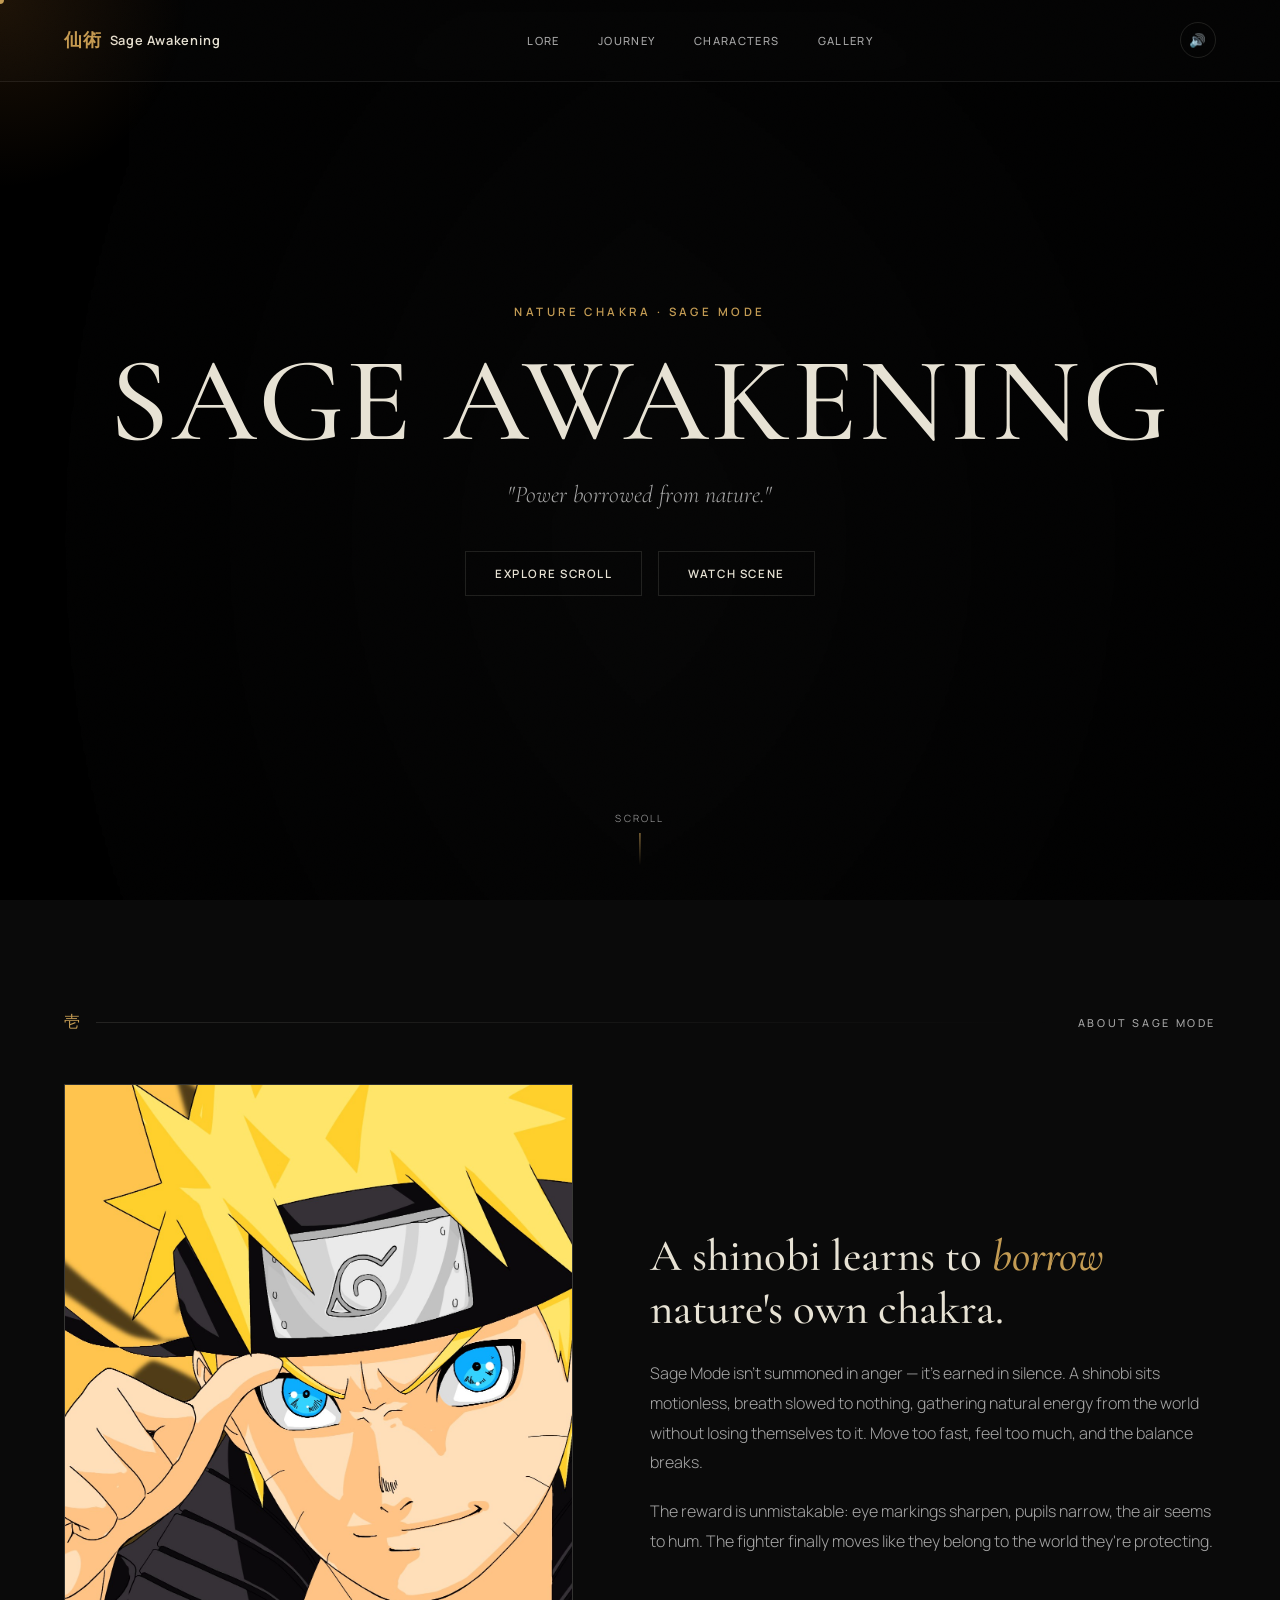
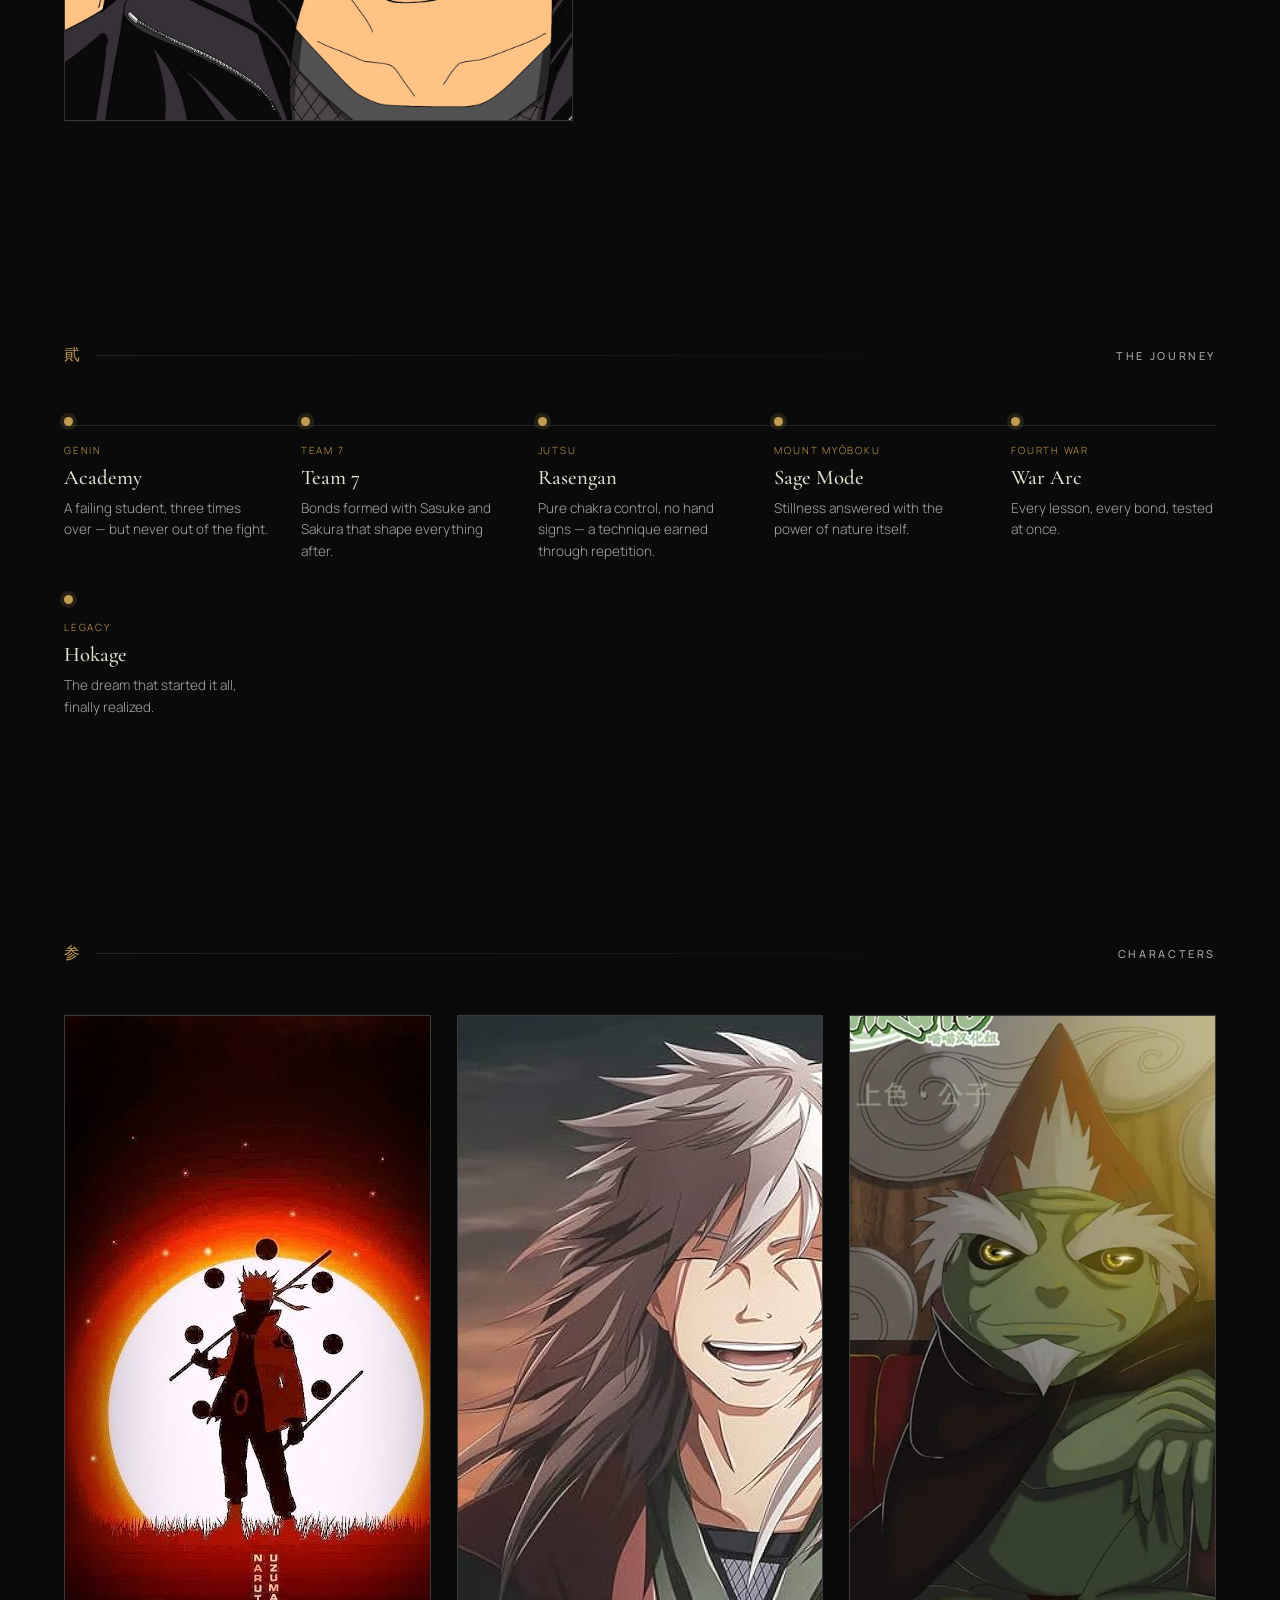
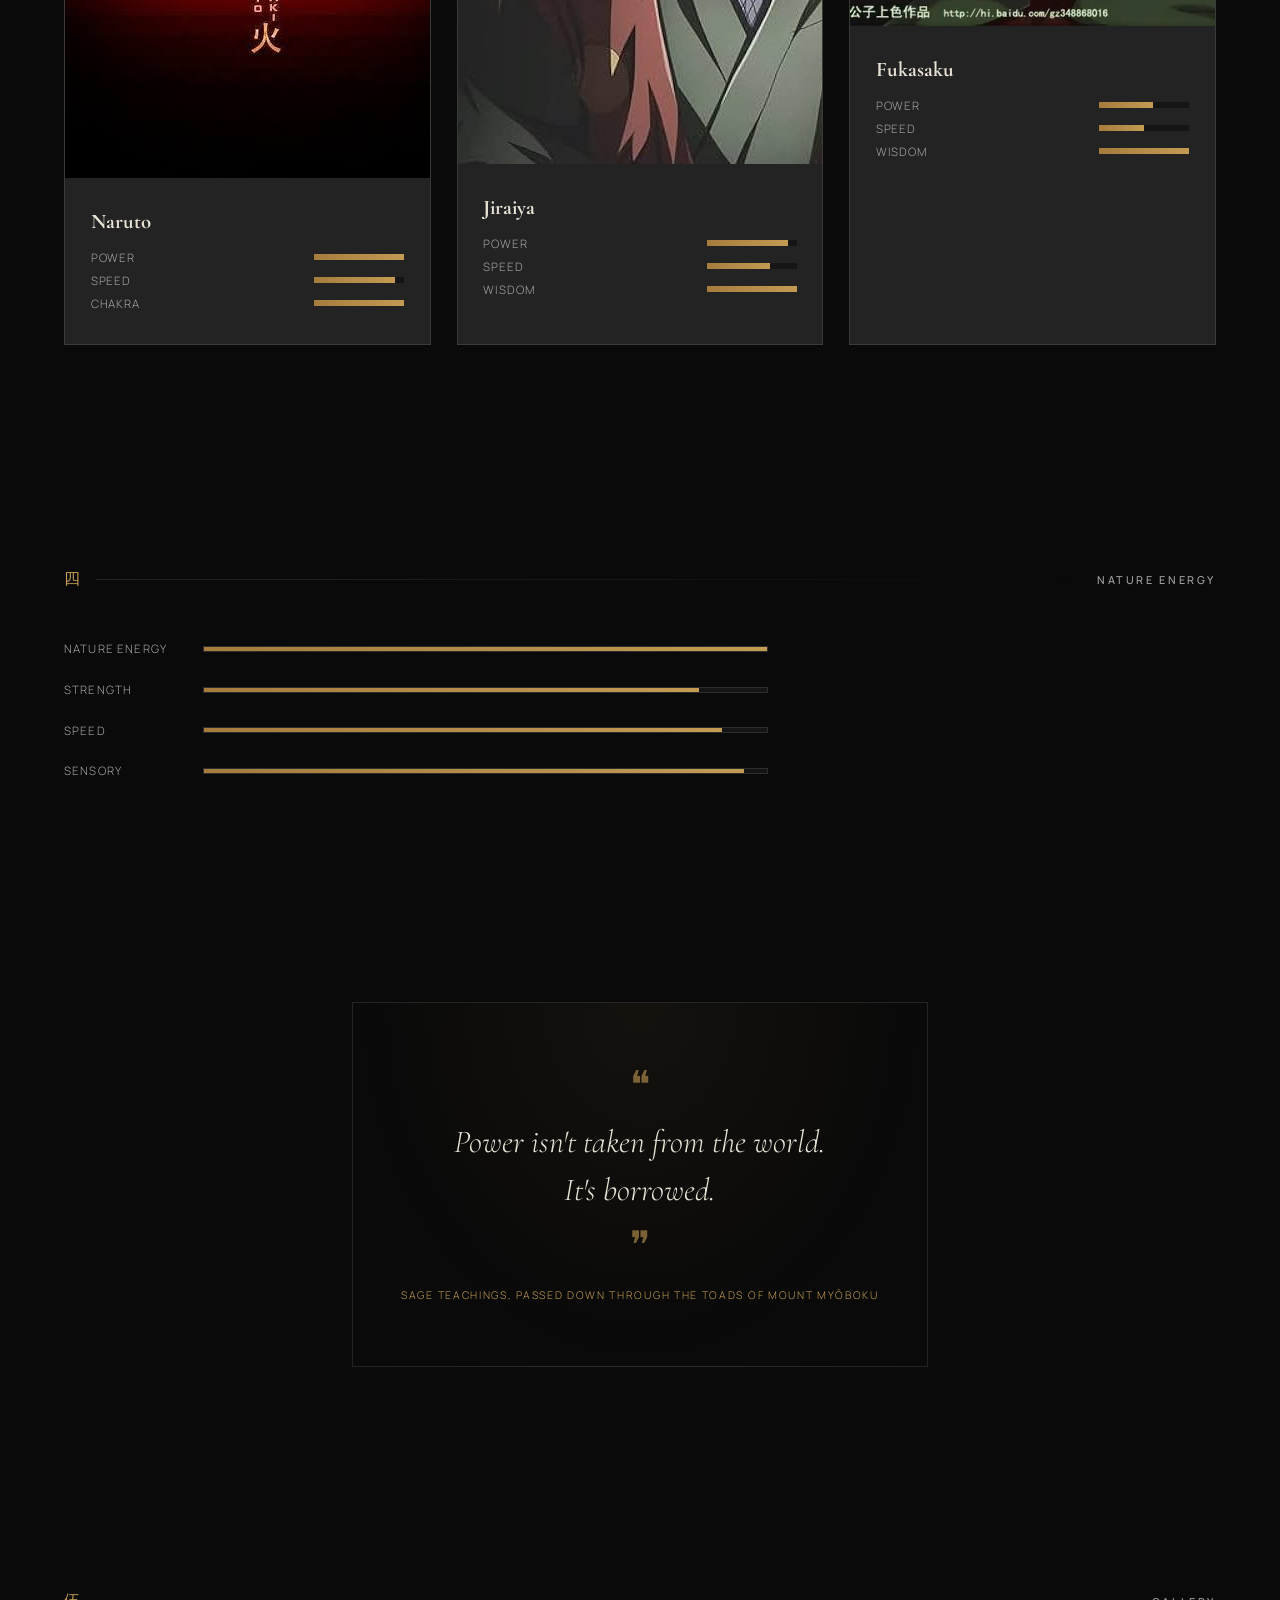
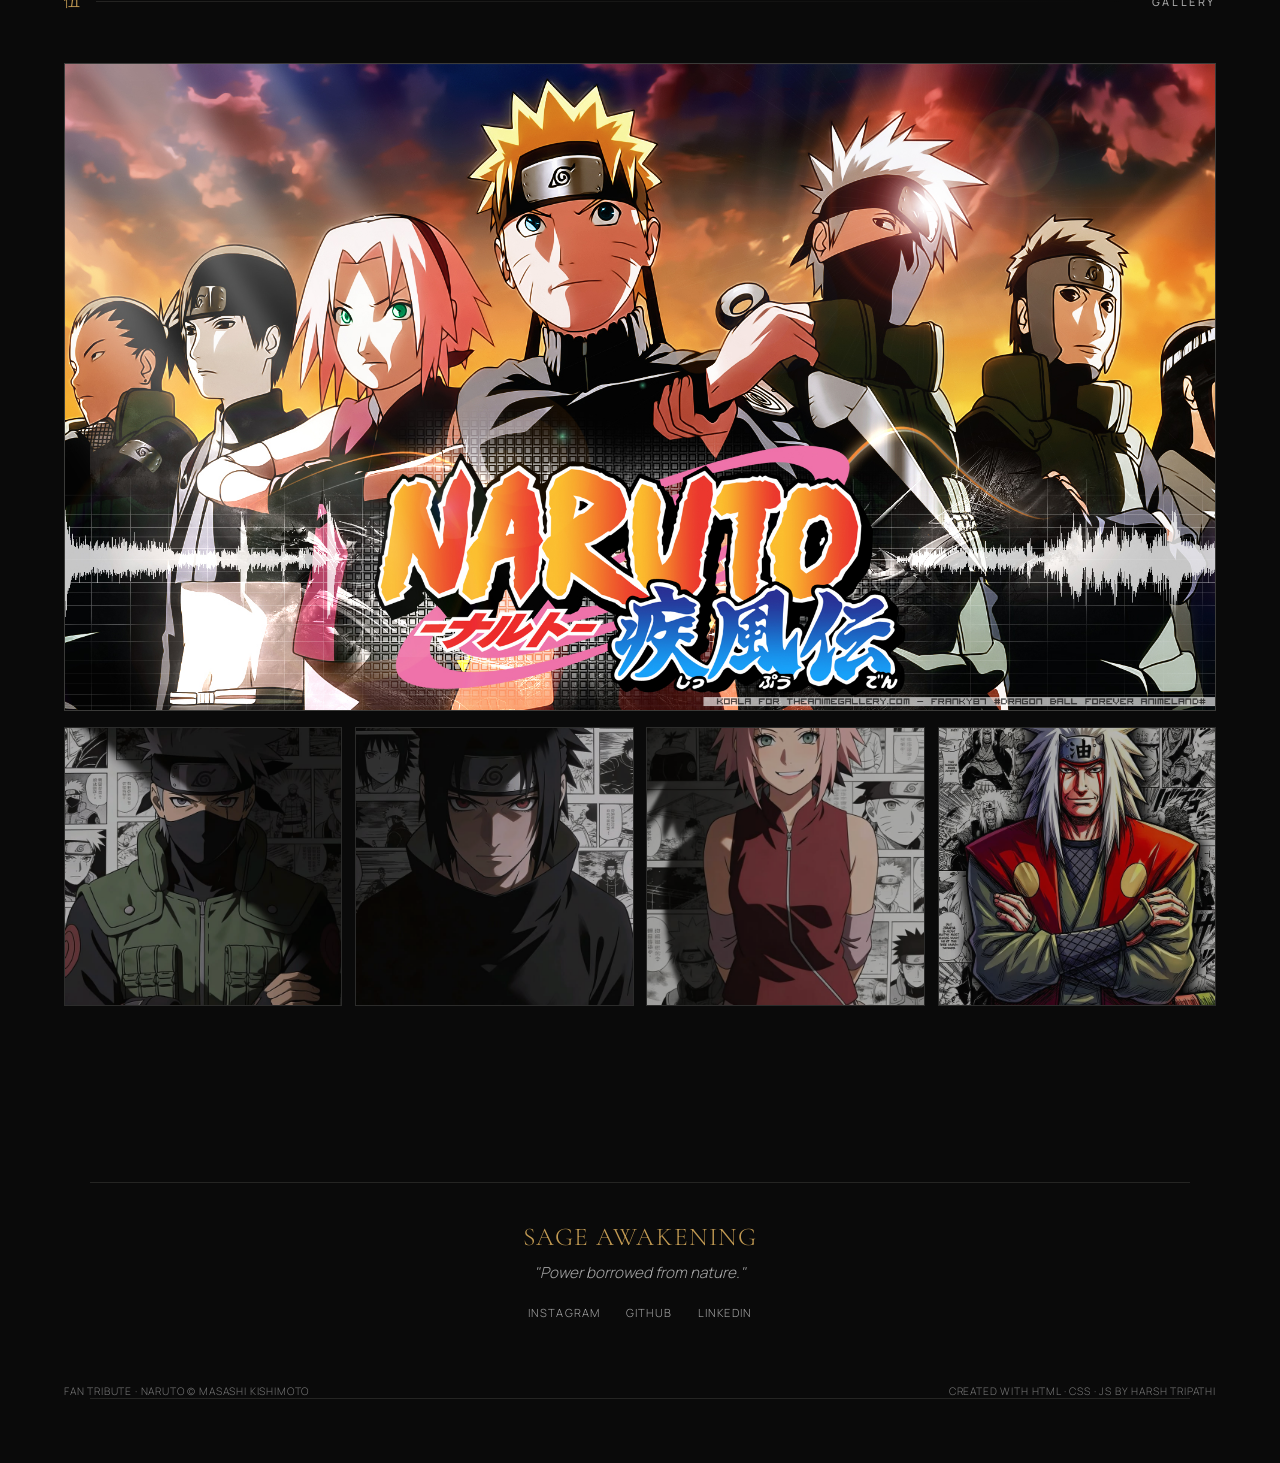
==== index.html @ 02863f7e "Update index.html" ====
<!DOCTYPE html>
<html lang="en">
<head>
<meta charset="UTF-8">
<meta name="viewport" content="width=device-width, initial-scale=1.0">
<title>Sage Awakening — A Naruto Page</title>
<link rel="preconnect" href="https://fonts.googleapis.com">
<link rel="preconnect" href="https://fonts.gstatic.com" crossorigin>
<link rel="stylesheet" href="style2.css">
<link href="https://fonts.googleapis.com/css2?family=Cormorant+Garamond:ital,wght@0,400;0,500;0,600;1,500&family=Manrope:wght@300;400;500;600;700&display=swap" rel="stylesheet">
<script src="script.js"></script>
</head>
<body>

  <!-- ================= LOADER ================= -->
  <div class="loader" id="loader">
    <div class="loader-jp">仙術</div>
    <div class="loader-title">SAGE AWAKENING</div>
    <div class="loader-bar"><span></span></div>
  </div>

  <!-- ================= CURSOR ================= -->
  <div class="cursor-dot" id="cursorDot"></div>
  <div class="cursor-glow" id="cursorGlow"></div>

  <!-- ================= PROGRESS BAR ================= -->
  <div class="progress-bar" id="progressBar"></div>

  <!-- ================= PARTICLES ================= -->
  <canvas class="particles" id="particles"></canvas>

  <!-- ================= NAV ================= -->
  <nav class="nav">
    <div class="nav-mark"><span class="nav-mark-jp">仙術</span> Sage Awakening</div>
    <div class="nav-links">
      <a href="#about">Lore</a>
      <a href="#timeline">Journey</a>
      <a href="#characters">Characters</a>
      <a href="#gallery">Gallery</a>
    </div>
    <button class="sound-toggle" id="soundToggle" aria-label="Toggle ambient sound">
      <span class="sound-icon">🔊</span>
    </button>
  </nav>

  <!-- ================= HERO ================= -->
  <header class="hero" id="hero">
    <video autoplay muted loop id="bg-video">
    <source src="background.mp4" type="video/mp4">
    </video>
    <div class="hero-overlay"></div>

    <div class="hero-content" data-reveal>
      <div class="eyebrow">Nature Chakra · Sage Mode</div>
      <h1>SAGE AWAKENING</h1>
      <p class="hero-quote">"Power borrowed from nature."</p>
      <div class="hero-ctas">
        <a href="#scroll" class="btn btn-primary"><span>Explore Scroll</span></a>
        <a href="#gallery" class="btn btn-ghost"><span>Watch Scene</span></a>
      </div>
    </div>

    <div class="scroll-cue"><span>Scroll</span><span class="bar"></span></div>
  </header>

  <!-- ================= ABOUT ================= -->
  <section id="about">
    <div class="divider" data-reveal><span class="num">壱</span><div class="rule"></div><span class="label">About Sage Mode</span></div>
    <div class="about-grid">
      <div class="about-media" data-reveal>
        <div class="about-media-frame">
          <img src="naruto.jpg" alt="Naruto in Sage Mode" onerror="this.style.display='none'">
        </div>
      </div>
      <div class="about-text" data-reveal>
        <h2>A shinobi learns to <em>borrow</em><br>nature's own chakra.</h2>
        <p>
          Sage Mode isn't summoned in anger — it's earned in silence. A shinobi sits
          motionless, breath slowed to nothing, gathering natural energy from the world
          without losing themselves to it. Move too fast, feel too much, and the balance
          breaks.
        </p>
        <p>
          The reward is unmistakable: eye markings sharpen, pupils narrow, the air seems
          to hum. The fighter finally moves like they belong to the world they're protecting.
        </p>
      </div>
    </div>
  </section>

  <!-- ================= TIMELINE ================= -->
  <section id="timeline">
    <div class="divider" data-reveal><span class="num">貮</span><div class="rule"></div><span class="label">The Journey</span></div>
    <div class="timeline">
      <div class="tl-item" data-reveal>
        <div class="tl-dot"></div>
        <div class="tl-year">Genin</div>
        <h3>Academy</h3>
        <p>A failing student, three times over — but never out of the fight.</p>
      </div>
      <div class="tl-item" data-reveal>
        <div class="tl-dot"></div>
        <div class="tl-year">Team 7</div>
        <h3>Team 7</h3>
        <p>Bonds formed with Sasuke and Sakura that shape everything after.</p>
      </div>
      <div class="tl-item" data-reveal>
        <div class="tl-dot"></div>
        <div class="tl-year">Jutsu</div>
        <h3>Rasengan</h3>
        <p>Pure chakra control, no hand signs — a technique earned through repetition.</p>
      </div>
      <div class="tl-item" data-reveal>
        <div class="tl-dot"></div>
        <div class="tl-year">Mount Myōboku</div>
        <h3>Sage Mode</h3>
        <p>Stillness answered with the power of nature itself.</p>
      </div>
      <div class="tl-item" data-reveal>
        <div class="tl-dot"></div>
        <div class="tl-year">Fourth War</div>
        <h3>War Arc</h3>
        <p>Every lesson, every bond, tested at once.</p>
      </div>
      <div class="tl-item" data-reveal>
        <div class="tl-dot"></div>
        <div class="tl-year">Legacy</div>
        <h3>Hokage</h3>
        <p>The dream that started it all, finally realized.</p>
      </div>
    </div>
  </section>

  <!-- ================= CHARACTERS ================= -->
  <section id="characters">
    <div class="divider" data-reveal><span class="num">参</span><div class="rule"></div><span class="label">Characters</span></div>
    <div class="char-grid">
      <div class="char-card tilt" data-reveal>
        <img src="images.jpg" alt="Naruto in Sage Mode" onerror="this.style.display='none'">
        <div class="char-body">
          <h3>Naruto</h3>
          <div class="char-stat"><span>Power</span><div class="stars"><span style="--fill:100%"></span></div></div>
          <div class="char-stat"><span>Speed</span><div class="stars"><span style="--fill:90%"></span></div></div>
          <div class="char-stat"><span>Chakra</span><div class="stars"><span style="--fill:100%"></span></div></div>
        </div>
      </div>
      <div class="char-card tilt" data-reveal>
        <img src="Jiraiya1.jpg" alt="jiraiya" onerror="this.style.display='none'">
        <div class="char-body">
          <h3>Jiraiya</h3>
          <div class="char-stat"><span>Power</span><div class="stars"><span style="--fill:90%"></span></div></div>
          <div class="char-stat"><span>Speed</span><div class="stars"><span style="--fill:70%"></span></div></div>
          <div class="char-stat"><span>Wisdom</span><div class="stars"><span style="--fill:100%"></span></div></div>
        </div>
      </div>
      <div class="char-card tilt" data-reveal>
        <img src="fukasaku.webp" alt="Fukasaku" onerror="this.style.display='none'">
        <div class="char-body">
          <h3>Fukasaku</h3>
          <div class="char-stat"><span>Power</span><div class="stars"><span style="--fill:60%"></span></div></div>
          <div class="char-stat"><span>Speed</span><div class="stars"><span style="--fill:50%"></span></div></div>
          <div class="char-stat"><span>Wisdom</span><div class="stars"><span style="--fill:100%"></span></div></div>
        </div>
      </div>
    </div>
  </section>

  <!-- ================= STATS ================= -->
  <section id="stats">
    <div class="divider" data-reveal><span class="num">四</span><div class="rule"></div><span class="label">Nature Energy</span></div>
    <div class="stats">
      <div class="stat-row" data-reveal>
        <span class="stat-label">Nature Energy</span>
        <div class="stat-track"><div class="stat-fill" data-value="100"></div></div>
      </div>
      <div class="stat-row" data-reveal>
        <span class="stat-label">Strength</span>
        <div class="stat-track"><div class="stat-fill" data-value="88"></div></div>
      </div>
      <div class="stat-row" data-reveal>
        <span class="stat-label">Speed</span>
        <div class="stat-track"><div class="stat-fill" data-value="92"></div></div>
      </div>
      <div class="stat-row" data-reveal>
        <span class="stat-label">Sensory</span>
        <div class="stat-track"><div class="stat-fill" data-value="96"></div></div>
      </div>
    </div>
  </section>

  <!-- ================= QUOTE ================= -->
  <section id="scroll">
    <div class="scroll-wrap" data-reveal>
      <div class="scroll-panel">
        <div class="quote-mark">❝</div>
        <blockquote>Power isn't taken from the world.<br>It's borrowed.</blockquote>
        <div class="quote-mark quote-mark-end">❞</div>
        <cite>Sage teachings, passed down through the toads of Mount Myōboku</cite>
      </div>
    </div>
  </section>

  <!-- ================= GALLERY ================= -->
  <section id="gallery">
    <div class="divider" data-reveal><span class="num">伍</span><div class="rule"></div><span class="label">Gallery</span></div>
    <div class="gallery" data-reveal>
      <div class="gallery-main">
        <img id="galleryMain" src="narutoTeam.jpg" alt="Sage Mode gallery" onerror="this.style.display='none'">
      </div>
      <div class="gallery-thumbs">
        <img src="kakashi.jpg" data-full="assets/gallery/1.jpg" onerror="this.style.display='none'">
        <img src="Sasuke.jpg" data-full="assets/gallery/2.jpg" onerror="this.style.display='none'">
        <img src="sakura.jpg" data-full="assets/gallery/3.jpg" onerror="this.style.display='none'">
        <img src="Jiraiya2.jpg" data-full="assets/gallery/4.jpg" onerror="this.style.display='none'">
      </div>
    </div>
  </section>

  <!-- ================= FOOTER ================= -->
  <footer>
    <div class="footer-rule"></div>
    <div class="footer-main">
      <div class="fmark">SAGE AWAKENING</div>
      <p class="fquote">"Power borrowed from nature."</p>
      <div class="fsocials">
        <a href="#" aria-label="Instagram">Instagram</a>
        <a href="#" aria-label="GitHub">GitHub</a>
        <a href="#" aria-label="LinkedIn">LinkedIn</a>
      </div>
    </div>
    <div class="footer-bottom">
      <span class="fnote">Fan tribute · Naruto © Masashi Kishimoto</span>
      <span class="name">Created with HTML · CSS · JS by Harsh Tripathi</span>
    </div>
    <div class="footer-rule"></div>
  </footer>

  <!-- muted ambient audio — replace src with your own file -->
  <audio id="ambientAudio" src="assets/ambient.mp3" loop></audio>

  <script src="script.js"></script>
</body>
</html>
<script>
// ===================== LOADER =====================
window.addEventListener('load', () => {
  const loader = document.getElementById('loader');
  setTimeout(() => loader.classList.add('hidden'), 900);
});

// ===================== CUSTOM CURSOR =====================
const cursorDot = document.getElementById('cursorDot');
const cursorGlow = document.getElementById('cursorGlow');

window.addEventListener('mousemove', (e) => {
  cursorDot.style.left = e.clientX + 'px';
  cursorDot.style.top = e.clientY + 'px';
  cursorGlow.style.left = e.clientX + 'px';
  cursorGlow.style.top = e.clientY + 'px';
});

document.querySelectorAll('a, button, .char-card, .gallery-thumbs img').forEach(el => {
  el.addEventListener('mouseenter', () => cursorDot.classList.add('grow'));
  el.addEventListener('mouseleave', () => cursorDot.classList.remove('grow'));
});

// ===================== SCROLL PROGRESS BAR =====================
const progressBar = document.getElementById('progressBar');
window.addEventListener('scroll', () => {
  const scrolled = (window.scrollY / (document.body.scrollHeight - window.innerHeight)) * 100;
  progressBar.style.width = scrolled + '%';
});

// ===================== SCROLL REVEAL (IntersectionObserver) =====================
const revealEls = document.querySelectorAll('[data-reveal]');
const revealObserver = new IntersectionObserver((entries) => {
  entries.forEach(entry => {
    if (entry.isIntersecting) entry.target.classList.add('in-view');
  });
}, { threshold: 0.2 });
revealEls.forEach(el => revealObserver.observe(el));

// hero content reveals immediately on load
window.addEventListener('DOMContentLoaded', () => {
  const heroContent = document.querySelector('.hero-content');
  setTimeout(() => heroContent.classList.add('in-view'), 300);
});

// ===================== ANIMATED STAT BARS =====================
const statFills = document.querySelectorAll('.stat-fill');
const statObserver = new IntersectionObserver((entries) => {
  entries.forEach(entry => {
    if (entry.isIntersecting) {
      const val = entry.target.getAttribute('data-value');
      entry.target.style.width = val + '%';
      statObserver.unobserve(entry.target);
    }
  });
}, { threshold: 0.4 });
statFills.forEach(el => statObserver.observe(el));

// ===================== CHARACTER CARD 3D TILT =====================
document.querySelectorAll('.tilt').forEach(card => {
  card.addEventListener('mousemove', (e) => {
    const rect = card.getBoundingClientRect();
    const x = e.clientX - rect.left;
    const y = e.clientY - rect.top;
    const rotateX = ((y / rect.height) - 0.5) * -12;
    const rotateY = ((x / rect.width) - 0.5) * 12;
    card.style.transform = `translateY(-10px) rotateX(${rotateX}deg) rotateY(${rotateY}deg)`;
  });
  card.addEventListener('mouseleave', () => {
    card.style.transform = 'translateY(0) rotateX(0) rotateY(0)';
  });
});

// ===================== GALLERY SWAP =====================
const galleryMain = document.getElementById('galleryMain');
document.querySelectorAll('.gallery-thumbs img').forEach(thumb => {
  thumb.addEventListener('click', () => {
    galleryMain.src = thumb.getAttribute('data-full');
  });
});

// ===================== SOUND TOGGLE =====================
const soundToggle = document.getElementById('soundToggle');
const ambientAudio = document.getElementById('ambientAudio');
let soundOn = false;
soundToggle.addEventListener('click', () => {
  soundOn = !soundOn;
  soundToggle.classList.toggle('muted', !soundOn);
  soundToggle.querySelector('.sound-icon').textContent = soundOn ? '🔊' : '🔇';
  if (soundOn) {
    ambientAudio.play().catch(() => { /* file missing or blocked — add assets/ambient.mp3 */ });
  } else {
    ambientAudio.pause();
  }
});

// ===================== FLOATING CHAKRA PARTICLES (canvas) =====================
const canvas = document.getElementById('particles');
const ctx = canvas.getContext('2d');
let particles = [];

function resizeCanvas() {
  canvas.width = window.innerWidth;
  canvas.height = window.innerHeight;
}
resizeCanvas();
window.addEventListener('resize', resizeCanvas);

function createParticles(count) {
  particles = [];
  for (let i = 0; i < count; i++) {
    particles.push({
      x: Math.random() * canvas.width,
      y: Math.random() * canvas.height,
      r: Math.random() * 1.8 + 0.6,
      speedY: Math.random() * 0.4 + 0.1,
      speedX: (Math.random() - 0.5) * 0.3,
      alpha: Math.random() * 0.5 + 0.1
    });
  }
}
createParticles(60);

function animateParticles() {
  ctx.clearRect(0, 0, canvas.width, canvas.height);
  particles.forEach(p => {
    p.y -= p.speedY;
    p.x += p.speedX;
    if (p.y < -10) { p.y = canvas.height + 10; p.x = Math.random() * canvas.width; }
    if (p.x < -10) p.x = canvas.width + 10;
    if (p.x > canvas.width + 10) p.x = -10;

    ctx.beginPath();
    ctx.arc(p.x, p.y, p.r, 0, Math.PI * 2);
    ctx.fillStyle = `rgba(195, 155, 83, ${p.alpha})`;
    ctx.fill();
  });
  requestAnimationFrame(animateParticles);
}

// Respect reduced-motion preference
const prefersReducedMotion = window.matchMedia('(prefers-reduced-motion: reduce)').matches;
if (!prefersReducedMotion) {
  animateParticles();
} else {
  canvas.style.display = 'none';
}
</script>
---- style2.css ----
:root{
  --bg:#0a0a0a;
  --bg2:#151515;
  --card:#232323;
  --gold:#c39b53;
  --cream:#e7e2d4;
  --brown:#a67c3d;
  --muted:#a6a6a6;
  --line:rgba(231,226,212,0.12);
}

*{margin:0;padding:0;box-sizing:border-box;}
html{scroll-behavior:smooth;}

body{
  background:var(--bg);
  color:var(--cream);
  font-family:'Manrope', sans-serif;
  font-weight:300;
  overflow-x:hidden;
  cursor:none;
}

/* film grain, generated — no image asset needed */
body::after{
  content:"";
  position:fixed;inset:0;
  z-index:9990;
  pointer-events:none;
  opacity:0.035;
  mix-blend-mode:overlay;
  background-image:url("data:image/svg+xml,%3Csvg xmlns='http://www.w3.org/2000/svg' width='120' height='120'%3E%3Cfilter id='n'%3E%3CfeTurbulence type='fractalNoise' baseFrequency='0.9' numOctaves='2' stitchTiles='stitch'/%3E%3C/filter%3E%3Crect width='100%25' height='100%25' filter='url(%23n)'/%3E%3C/svg%3E");
}

::selection{background:var(--gold);color:var(--bg);}

@media (prefers-reduced-motion: reduce){
  *{animation-duration:0.01ms !important; animation-iteration-count:1 !important; scroll-behavior:auto !important; transition-duration:0.01ms !important;}
}

a:focus-visible, button:focus-visible{
  outline:2px solid var(--gold);
  outline-offset:3px;
}

/* ---------- LOADER ---------- */
.loader{
  position:fixed;inset:0;z-index:9999;
  background:var(--bg);
  display:flex;flex-direction:column;align-items:center;justify-content:center;
  gap:1.2rem;
  transition:opacity .6s ease, visibility .6s ease;
}
.loader.hidden{opacity:0;visibility:hidden;}
.loader-jp{font-size:2.4rem;color:var(--gold);font-family:'Cormorant Garamond', serif;}
.loader-title{font-size:0.75rem;letter-spacing:0.3em;color:var(--muted);}
.loader-bar{width:160px;height:2px;background:var(--line);overflow:hidden;}
.loader-bar span{display:block;height:100%;width:0%;background:var(--gold);animation:loaderFill 1.8s ease forwards;}
@keyframes loaderFill{ to{ width:100%; } }

/* ---------- CUSTOM CURSOR ---------- */
.cursor-dot{
  position:fixed;top:0;left:0;
  width:8px;height:8px;
  background:var(--gold);
  border-radius:50%;
  pointer-events:none;
  z-index:9998;
  transform:translate(-50%,-50%);
  transition:width .2s, height .2s;
}
.cursor-dot.grow{width:44px;height:44px;background:transparent;border:1px solid var(--gold);}
.cursor-glow{
  position:fixed;top:0;left:0;
  width:380px;height:380px;
  border-radius:50%;
  pointer-events:none;
  z-index:9997;
  transform:translate(-50%,-50%);
  background:radial-gradient(circle, rgba(227,138,40,0.12), transparent 70%);
}
@media (hover:none){
  .cursor-dot,.cursor-glow{display:none;}
  body{cursor:auto;}
}

/* ---------- PROGRESS BAR ---------- */
.progress-bar{
  position:fixed;top:0;left:0;
  height:2px;width:0%;
  background:linear-gradient(90deg, var(--brown), var(--gold));
  z-index:9996;
}

/* ---------- PARTICLES ---------- */
.particles{
  position:fixed;inset:0;
  z-index:1;
  pointer-events:none;
  opacity:0.5;
}

/* ---------- NAV ---------- */
.nav{
  position:fixed;top:0;left:0;right:0;
  display:flex;justify-content:space-between;align-items:center;
  padding:1.4rem clamp(1.5rem,5vw,4rem);
  z-index:50;
  backdrop-filter:blur(18px);
  background:rgba(10,10,10,0.35);
  border-bottom:1px solid rgba(255,255,255,0.08);
}
.nav-mark{
  font-size:0.8rem;font-weight:600;letter-spacing:0.06em;
  display:flex;align-items:center;gap:0.5rem;color:var(--cream);
}
.nav-mark-jp{font-family:'Cormorant Garamond', serif;color:var(--gold);font-size:1.1rem;}
.nav-links{display:flex;gap:clamp(1.2rem,3vw,2.4rem);font-size:0.7rem;font-weight:500;letter-spacing:0.12em;text-transform:uppercase;}
.nav-links a{color:var(--muted);text-decoration:none;transition:color .2s;}
.nav-links a:hover{color:var(--gold);}
.sound-toggle{
  background:transparent;border:1px solid var(--line);
  color:var(--muted);width:36px;height:36px;border-radius:50%;
  cursor:none;display:flex;align-items:center;justify-content:center;
  transition:border-color .2s;
}
.sound-toggle:hover{border-color:var(--gold);}
.sound-toggle.muted .sound-icon{opacity:0.4;}

/* ---------- HERO ---------- */
.hero{
  position:relative;height:100vh;min-height:600px;
  display:flex;align-items:center;justify-content:center;
  overflow:hidden;
}
.hero video{
  position:absolute;top:0;left:50%;
  height:100%;width:auto;min-width:100%;
  transform:translateX(-50%);
  object-fit:cover;
  filter:contrast(1.1) brightness(0.85) saturate(1.15);
}
.hero-overlay{
  position:absolute;inset:0;z-index:1;
  background:linear-gradient(to right, rgba(0,0,0,0.85), rgba(0,0,0,0.4), rgba(0,0,0,0.75)),
             radial-gradient(ellipse at 50% 60%, rgba(0,0,0,0) 0%, rgba(0,0,0,0.6) 75%);
}
.hero-content{
  position:relative;z-index:2;text-align:center;
  padding:0 1.5rem;
  opacity:0;transform:translateY(40px);filter:blur(10px);
  transition:opacity 1s ease, transform 1s ease, filter 1s ease;
}
.hero-content.in-view{opacity:1;transform:none;filter:blur(0);}
.eyebrow{
  font-size:0.72rem;font-weight:600;letter-spacing:0.3em;text-transform:uppercase;
  color:var(--gold);margin-bottom:1.4rem;
}
.hero h1{
  font-family:'Cormorant Garamond', serif;
  font-weight:500;
  font-size:clamp(3.2rem,10vw,7.5rem);
  letter-spacing:0.02em;
  line-height:1;
}
.hero-quote{
  font-family:'Cormorant Garamond', serif;
  font-style:italic;
  font-size:clamp(1.1rem,2vw,1.5rem);
  color:var(--muted);
  margin-top:1.2rem;
}
.hero-ctas{display:flex;gap:1rem;justify-content:center;margin-top:2.6rem;flex-wrap:wrap;}
.btn{
  position:relative;overflow:hidden;
  padding:0.9rem 1.8rem;
  font-size:0.72rem;font-weight:600;letter-spacing:0.14em;text-transform:uppercase;
  text-decoration:none;color:var(--cream);
  border:1px solid var(--line);
  transition:border-color .3s;
}
.btn span{position:relative;z-index:2;}
.btn-primary{background:transparent;}
.btn-primary::before{
  content:"";position:absolute;inset:0;
  background:linear-gradient(90deg, var(--brown), var(--gold));
  transform:translateX(-101%);
  transition:transform .4s ease;
  z-index:1;
}
.btn-primary:hover::before{transform:translateX(0);}
.btn-primary:hover{color:var(--bg);border-color:var(--gold);}
.btn-ghost:hover{border-color:var(--gold);color:var(--gold);}

.scroll-cue{
  position:absolute;bottom:2.2rem;left:50%;transform:translateX(-50%);
  z-index:2;display:flex;flex-direction:column;align-items:center;gap:0.5rem;
  font-size:0.62rem;letter-spacing:0.22em;text-transform:uppercase;color:var(--muted);
}
.scroll-cue .bar{width:1px;height:32px;background:linear-gradient(180deg, var(--gold), transparent);animation:cue 1.8s ease-in-out infinite;}
@keyframes cue{0%{opacity:0.2;}50%{opacity:1;}100%{opacity:0.2;}}

/* ---------- REVEALS ---------- */
[data-reveal]{
  opacity:0;transform:translateY(50px);filter:blur(8px);
  transition:opacity .9s ease, transform .9s ease, filter .9s ease;
}
[data-reveal].in-view{opacity:1;transform:none;filter:blur(0);}

/* ---------- SECTIONS ---------- */
section{position:relative;z-index:2;padding:clamp(4rem,10vw,7rem) clamp(1.5rem,5vw,4rem);}

.divider{display:flex;align-items:center;gap:1rem;margin-bottom:clamp(2.2rem,5vw,3.2rem);}
.divider .num{font-family:'Cormorant Garamond', serif;font-size:1rem;color:var(--gold);}
.divider .rule{flex:1;height:1px;background:linear-gradient(90deg, var(--line), transparent);}
.divider .label{font-size:0.68rem;font-weight:500;letter-spacing:0.24em;text-transform:uppercase;color:var(--muted);}

/* About */
.about-grid{display:grid;grid-template-columns:0.9fr 1fr;gap:clamp(2.5rem,6vw,5rem);align-items:center;}
.about-media-frame{aspect-ratio:4/5;border:1px solid var(--line);background:linear-gradient(160deg, var(--card), var(--bg2));position:relative;overflow:hidden;}
.about-media-frame img{width:100%;height:100%;object-fit:cover;}
.about-text h2{font-family:'Cormorant Garamond', serif;font-weight:500;font-size:clamp(1.9rem,3.6vw,2.8rem);line-height:1.2;margin-bottom:1.4rem;}
.about-text h2 em{font-style:italic;color:var(--gold);}
.about-text p{font-size:1rem;line-height:1.85;color:var(--muted);font-weight:300;margin-bottom:1.2rem;}

/* Timeline */
.timeline{display:grid;grid-template-columns:repeat(auto-fit,minmax(180px,1fr));gap:2rem;position:relative;}
.timeline::before{content:"";position:absolute;top:8px;left:0;right:0;height:1px;background:var(--line);display:none;}
@media(min-width:880px){.timeline::before{display:block;}}
.tl-item{position:relative;padding-top:1.6rem;}
.tl-dot{width:9px;height:9px;border-radius:50%;background:var(--gold);position:absolute;top:0;left:0;box-shadow:0 0 0 4px rgba(195,155,83,0.15);}
.tl-year{font-size:0.62rem;letter-spacing:0.18em;text-transform:uppercase;color:var(--gold);margin-bottom:0.5rem;}
.tl-item h3{font-family:'Cormorant Garamond', serif;font-size:1.3rem;font-weight:500;margin-bottom:0.5rem;}
.tl-item p{font-size:0.85rem;line-height:1.6;color:var(--muted);}

/* Character cards */
.char-grid{display:grid;grid-template-columns:repeat(auto-fit,minmax(240px,1fr));gap:1.6rem;}
.char-card{
  background:var(--card);border:1px solid var(--line);
  overflow:hidden;transition:box-shadow .3s ease;
  transform-style:preserve-3d;
}
.char-card:hover{box-shadow:0 30px 80px rgba(0,0,0,0.45);}
.char-media{
  aspect-ratio:1/1;
  background:linear-gradient(160deg, var(--bg2), var(--bg));
  display:flex;align-items:center;justify-content:center;
  overflow:hidden;
}
.char-initial{font-family:'Cormorant Garamond', serif;font-size:4rem;color:var(--gold);opacity:0.35;transition:transform .5s ease;}
.char-card:hover .char-initial{transform:scale(1.15);}
.char-body{padding:1.6rem;}
.char-body h3{font-family:'Cormorant Garamond', serif;font-size:1.3rem;margin-bottom:1rem;}
.char-stat{display:flex;align-items:center;justify-content:space-between;font-size:0.72rem;color:var(--muted);margin-bottom:0.5rem;text-transform:uppercase;letter-spacing:0.08em;}
.stars{width:90px;height:6px;background:var(--bg2);position:relative;overflow:hidden;}
.stars span{position:absolute;top:0;left:0;height:100%;width:var(--fill);background:linear-gradient(90deg, var(--brown), var(--gold));}

/* Stats */
.stats{display:flex;flex-direction:column;gap:1.6rem;max-width:44rem;}
.stat-row{display:grid;grid-template-columns:120px 1fr;align-items:center;gap:1.2rem;}
.stat-label{font-size:0.72rem;letter-spacing:0.1em;text-transform:uppercase;color:var(--muted);}
.stat-track{height:6px;background:var(--bg2);border:1px solid var(--line);}
.stat-fill{height:100%;width:0%;background:linear-gradient(90deg, var(--brown), var(--gold));transition:width 1.4s cubic-bezier(.2,.8,.2,1);}

/* Quote */
.scroll-wrap{display:flex;justify-content:center;}
.scroll-panel{
  max-width:42rem;text-align:center;position:relative;
  padding:clamp(3rem,6vw,4rem) clamp(1.5rem,5vw,3rem);
  border:1px solid var(--line);
  background:radial-gradient(ellipse at 50% 0%, rgba(195,155,83,0.06), transparent 70%);
}
.quote-mark{font-family:'Cormorant Garamond', serif;font-size:2.4rem;color:var(--gold);line-height:1;opacity:0.6;}
.quote-mark-end{margin-top:0.6rem;}
.scroll-panel blockquote{font-family:'Cormorant Garamond', serif;font-style:italic;font-size:clamp(1.4rem,2.6vw,2rem);line-height:1.5;margin:0.8rem 0;}
.scroll-panel cite{display:block;margin-top:1.4rem;font-style:normal;font-size:0.66rem;letter-spacing:0.16em;text-transform:uppercase;color:var(--gold);}

/* Gallery */
.gallery{display:grid;gap:1rem;}
.gallery-main{aspect-ratio:16/9;background:var(--card);border:1px solid var(--line);overflow:hidden;}
.gallery-main img{width:100%;height:100%;object-fit:cover;}
.gallery-thumbs{display:grid;grid-template-columns:repeat(4,1fr);gap:0.8rem;}
.gallery-thumbs img{aspect-ratio:1/1;object-fit:cover;width:100%;background:var(--card);border:1px solid var(--line);cursor:none;opacity:0.7;transition:opacity .25s, transform .25s;}
.gallery-thumbs img:hover{opacity:1;transform:translateY(-3px);}

/* Footer */
footer{padding:clamp(3rem,6vw,4rem) clamp(1.5rem,5vw,4rem);text-align:center;}
.footer-rule{height:1px;background:var(--line);max-width:1100px;margin:0 auto;}
.footer-main{padding:2.4rem 0;}
.fmark{font-family:'Cormorant Garamond', serif;font-size:1.6rem;letter-spacing:0.04em;color:var(--gold);}
.fquote{font-style:italic;color:var(--muted);margin-top:0.6rem;font-size:0.95rem;}
.fsocials{display:flex;gap:1.6rem;justify-content:center;margin-top:1.4rem;font-size:0.7rem;letter-spacing:0.1em;text-transform:uppercase;}
.fsocials a{color:var(--muted);text-decoration:none;transition:color .2s;}
.fsocials a:hover{color:var(--gold);}
.footer-bottom{display:flex;justify-content:space-between;flex-wrap:wrap;gap:0.6rem;padding-top:1.6rem;font-size:0.65rem;letter-spacing:0.08em;text-transform:uppercase;color:var(--muted);opacity:0.7;}

@media (max-width:880px){
  .about-grid{grid-template-columns:1fr;}
  .nav-links{display:none;}
  .stat-row{grid-template-columns:90px 1fr;}
}
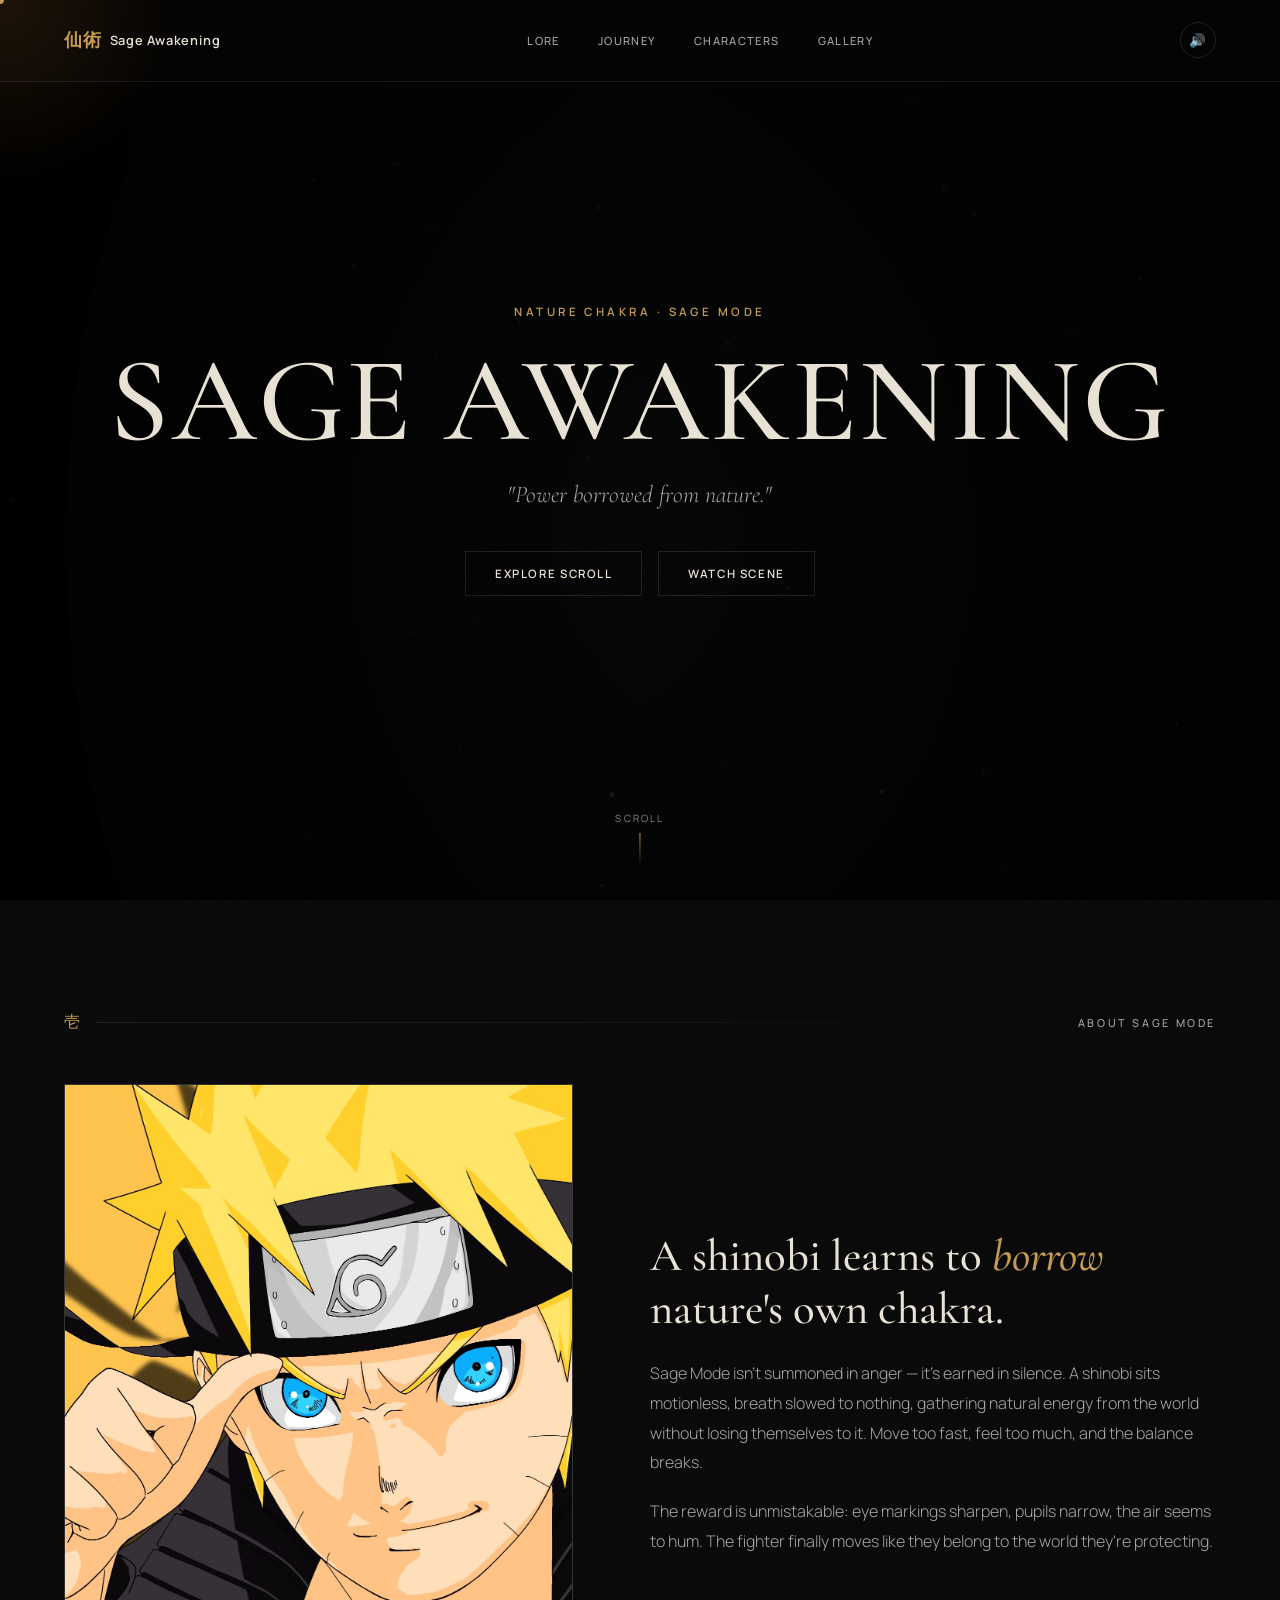
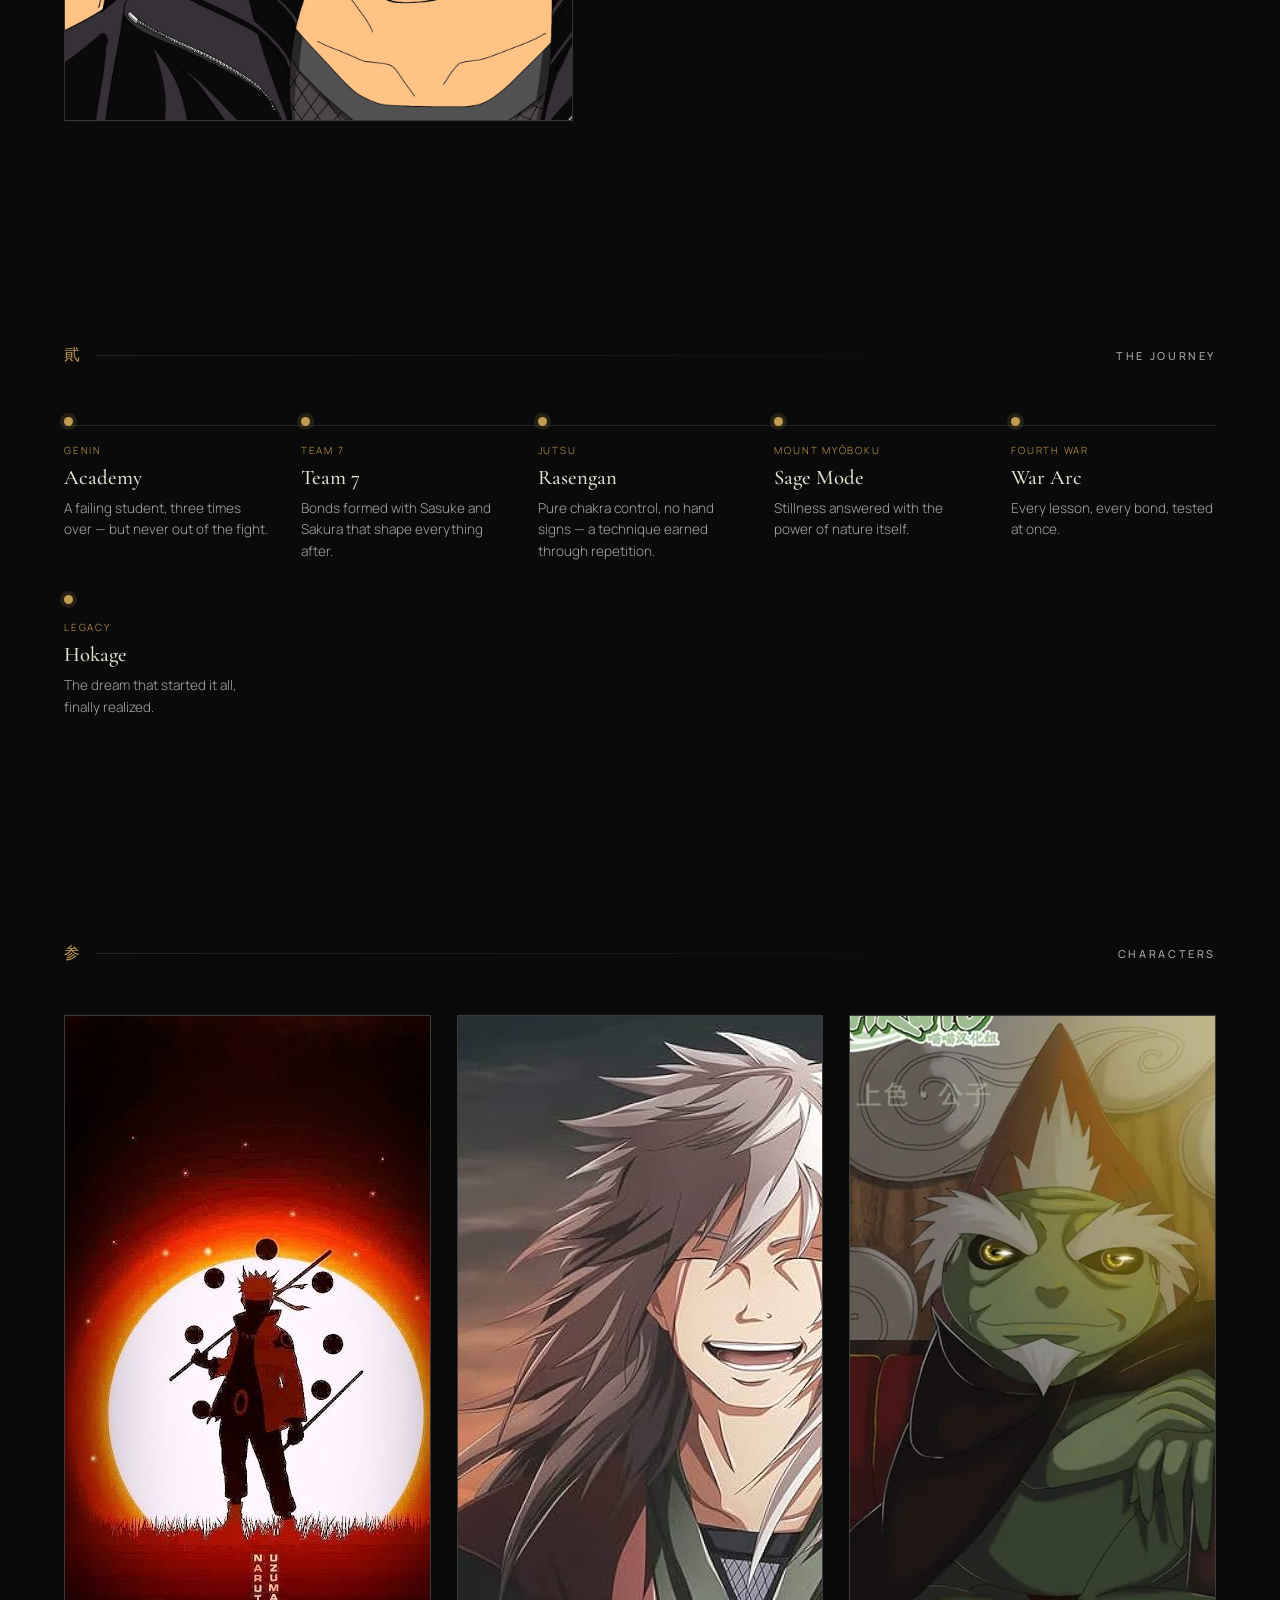
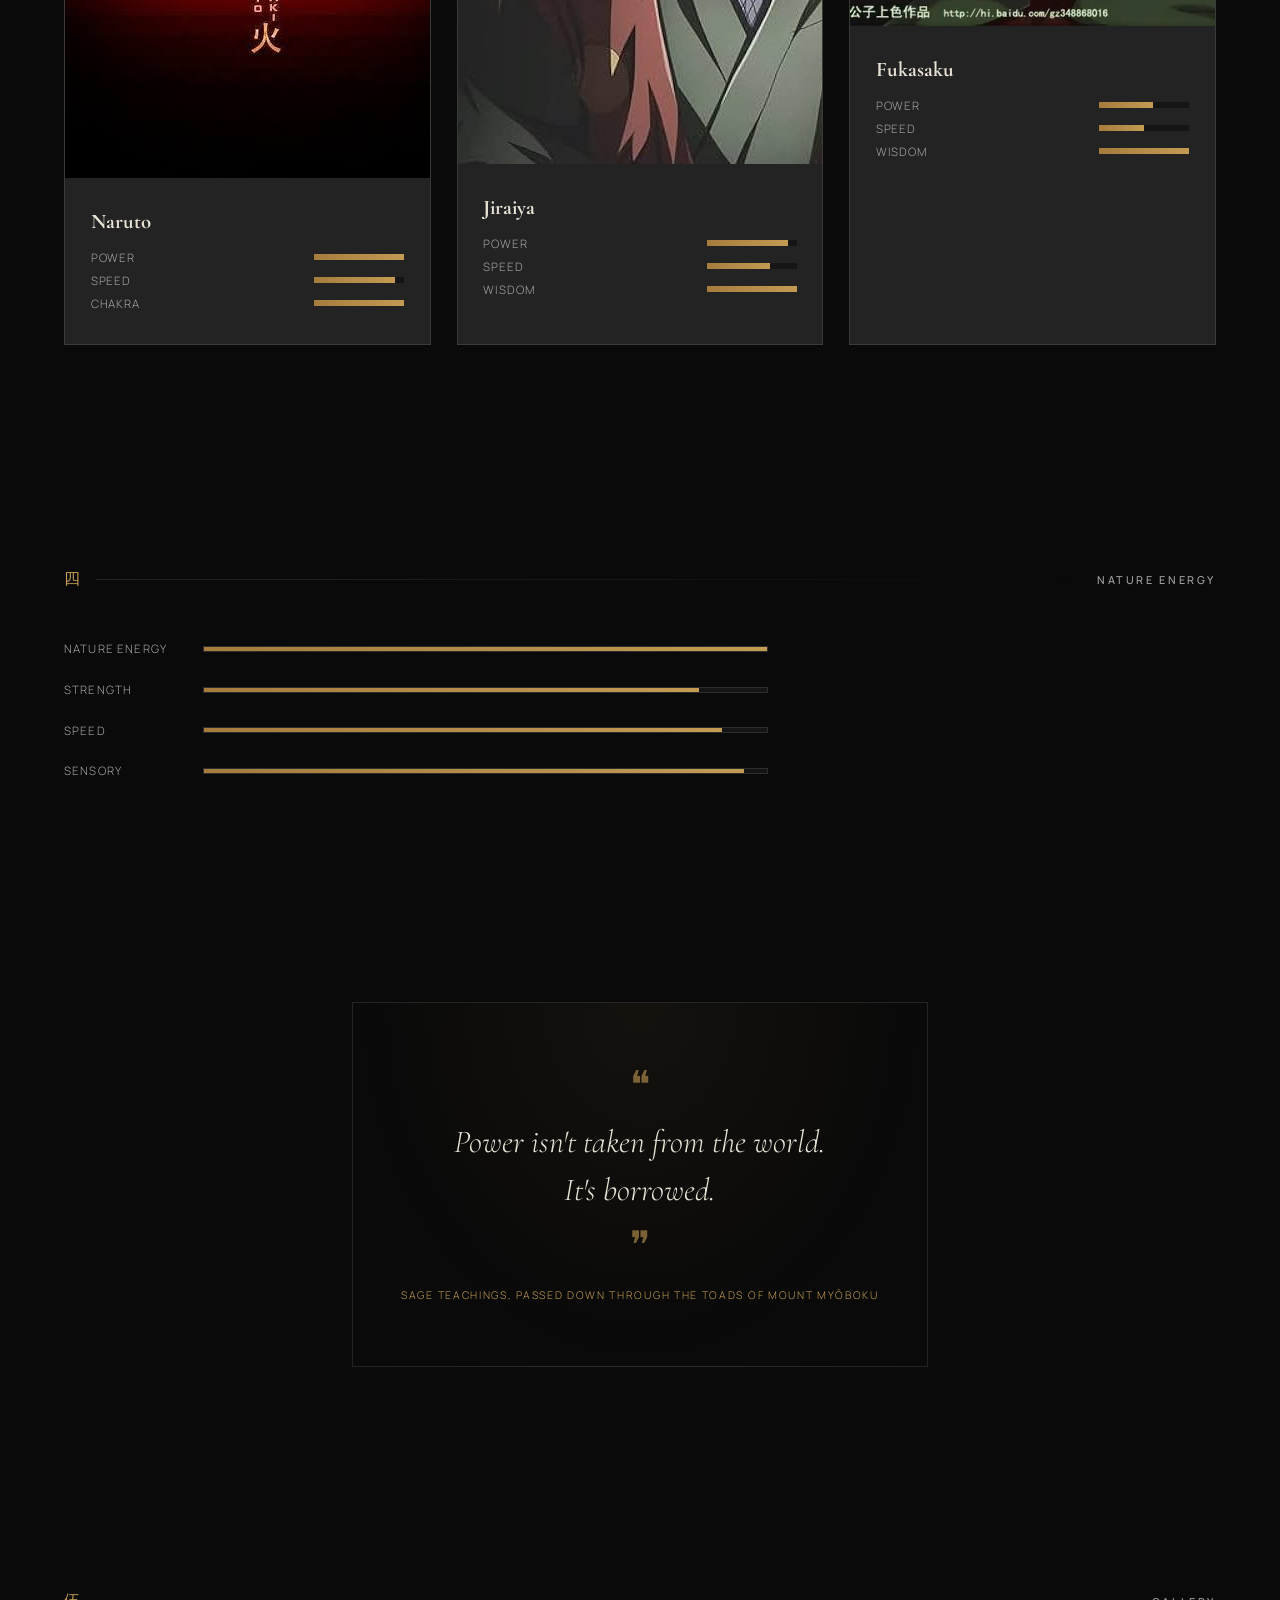
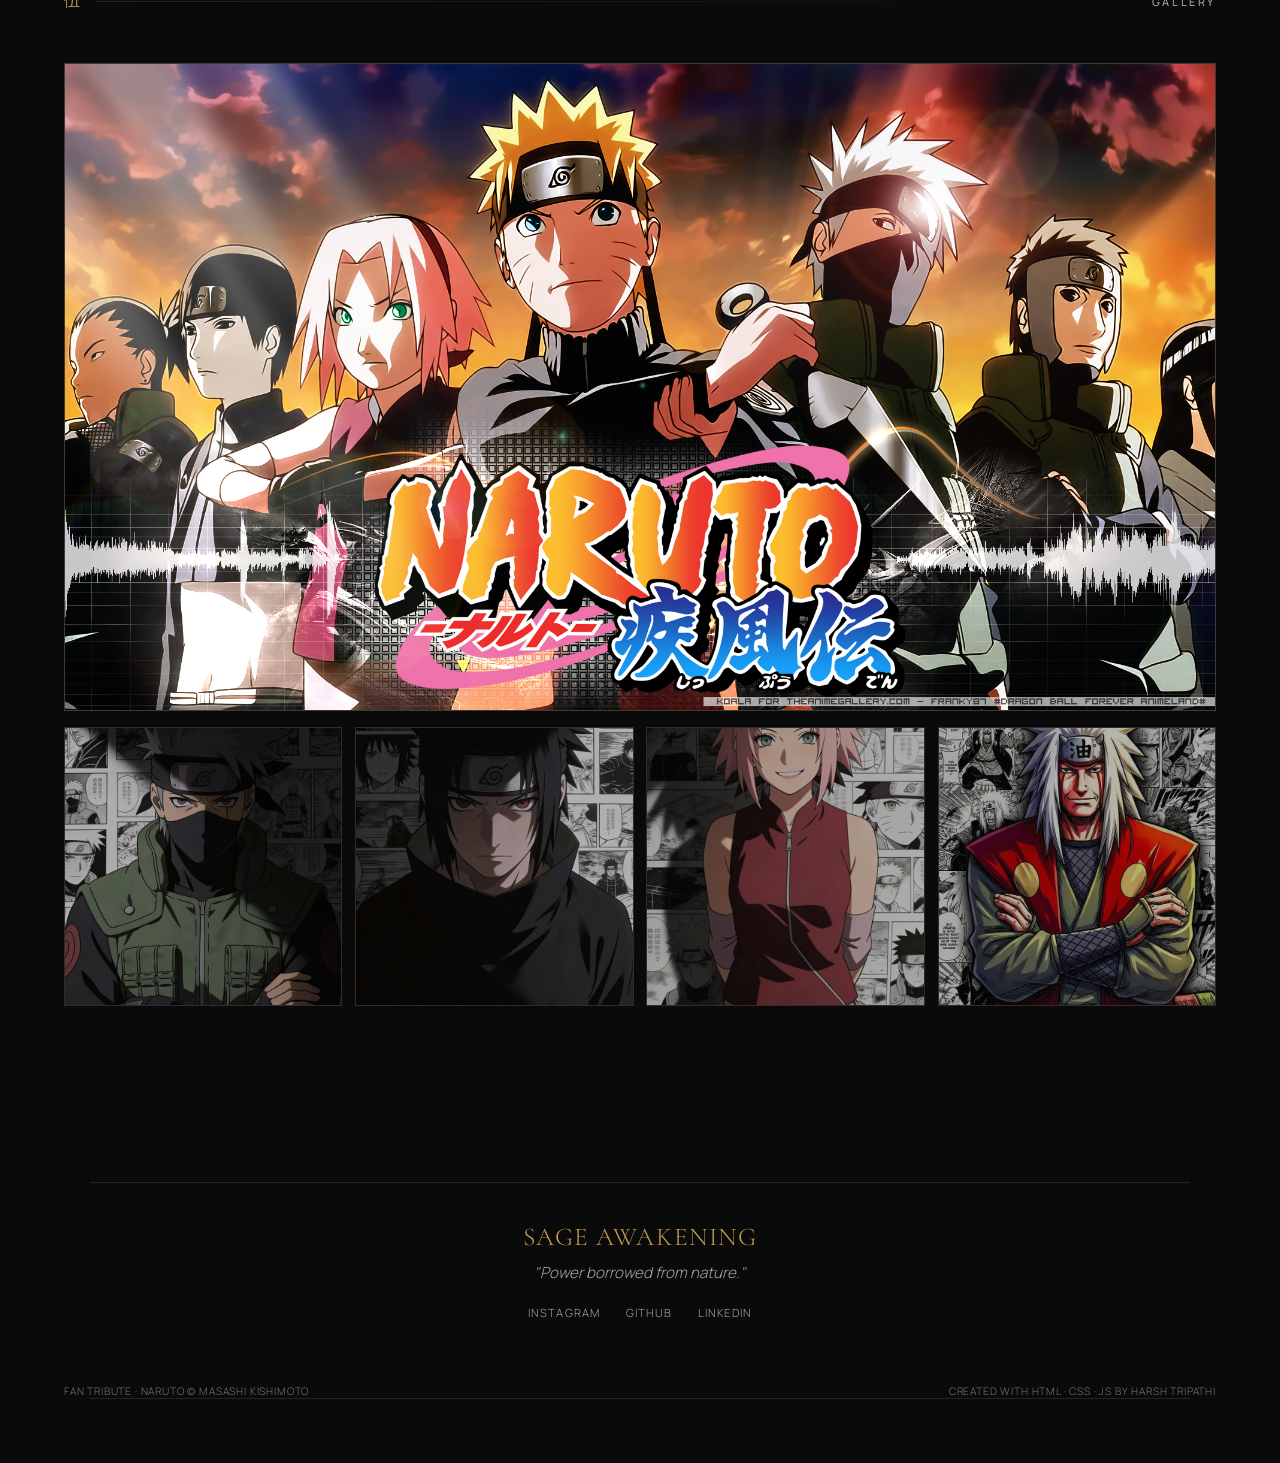
==== commit ebae9f33: "Update index.html" ====
--- a/index.html
+++ b/index.html
@@ -236,7 +236,7 @@
   </footer>
 
   <!-- muted ambient audio — replace src with your own file -->
-  <audio id="ambientAudio" src="assets/ambient.mp3" loop></audio>
+  <audio id="ambientAudio" src="background.mp3" loop></audio>
 
   <script src="script.js"></script>
 </body>
--- a/style2.css
+++ b/style2.css
@@ -140,6 +140,15 @@
   object-fit:cover;
   filter:contrast(1.1) brightness(0.85) saturate(1.15);
 }
+#bg-video {
+  position: fixed;
+  top: 0;
+  left: 0;
+  width: 100%;
+  height: 100%;
+  object-fit: cover;
+  z-index: -1;
+}
 .hero-overlay{
   position:absolute;inset:0;z-index:1;
   background:linear-gradient(to right, rgba(0,0,0,0.85), rgba(0,0,0,0.4), rgba(0,0,0,0.75)),
@@ -298,4 +307,4 @@
   .about-grid{grid-template-columns:1fr;}
   .nav-links{display:none;}
   .stat-row{grid-template-columns:90px 1fr;}
-}+}
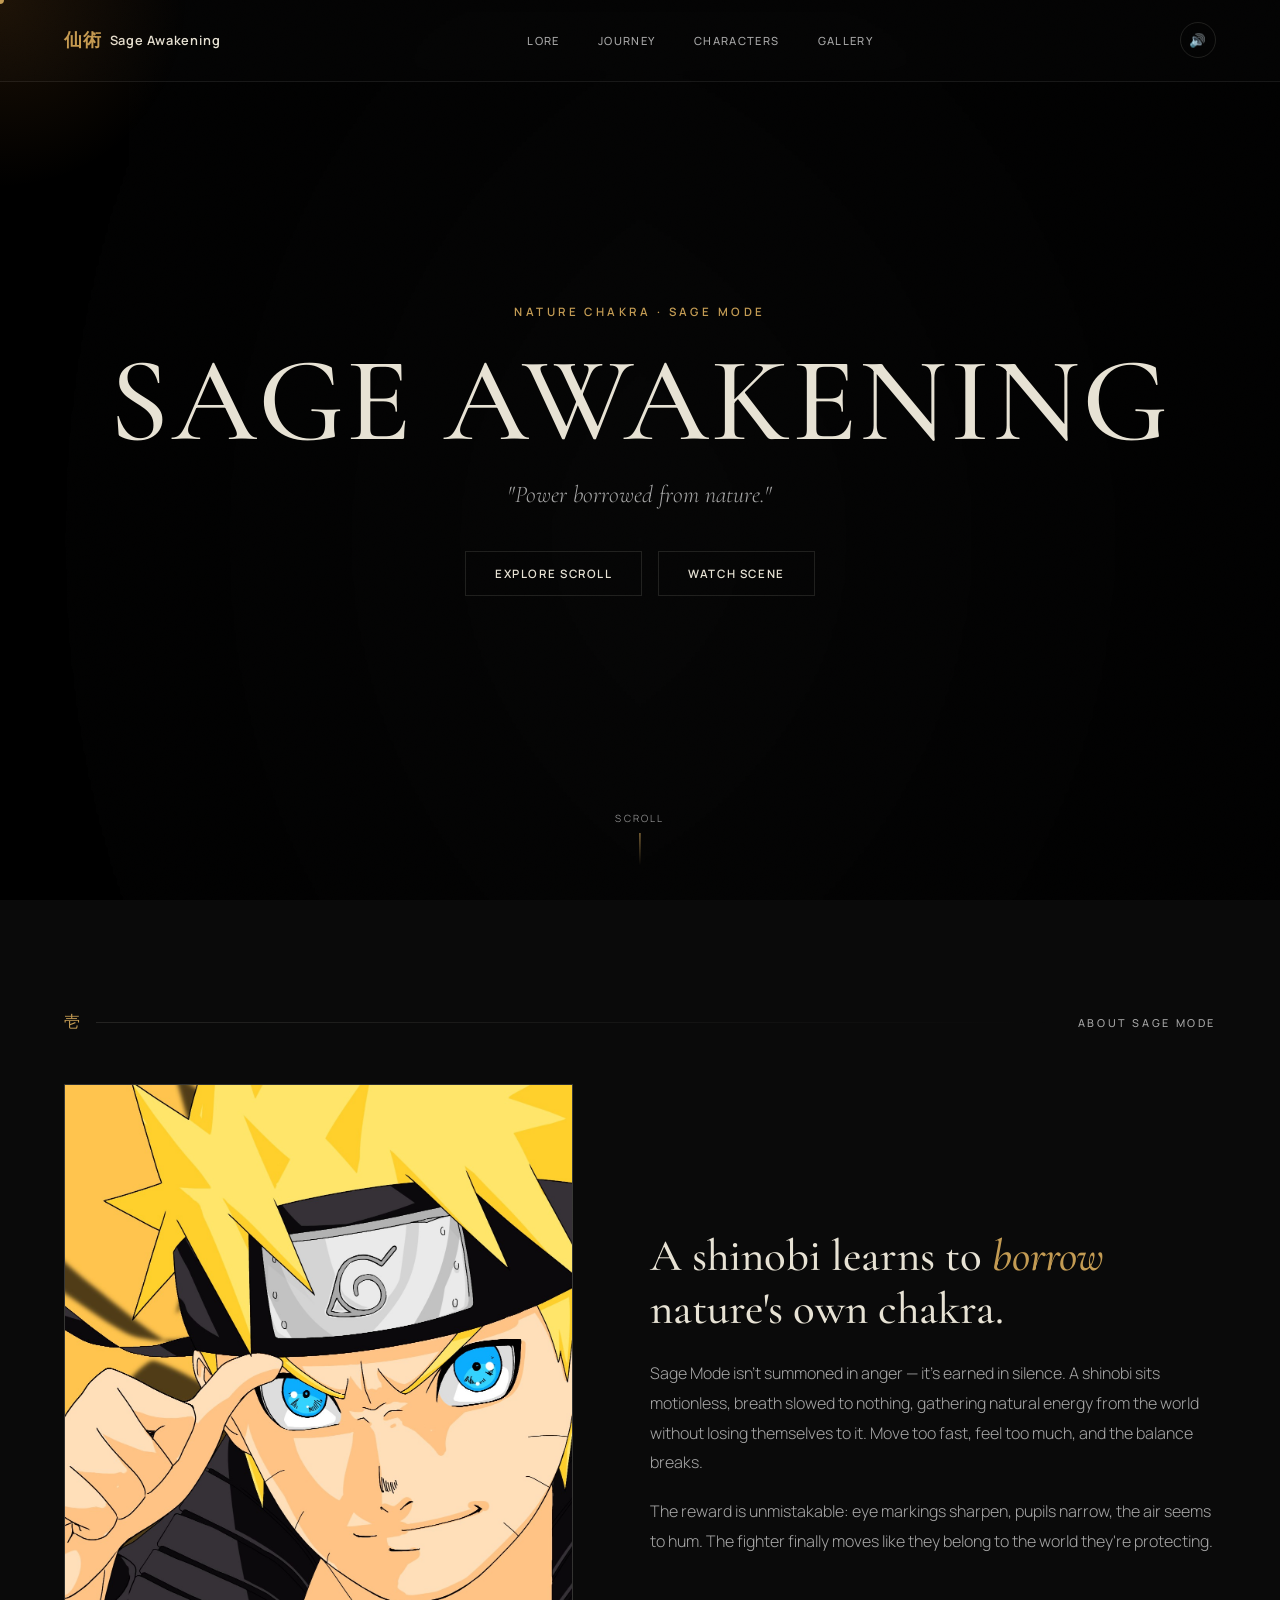
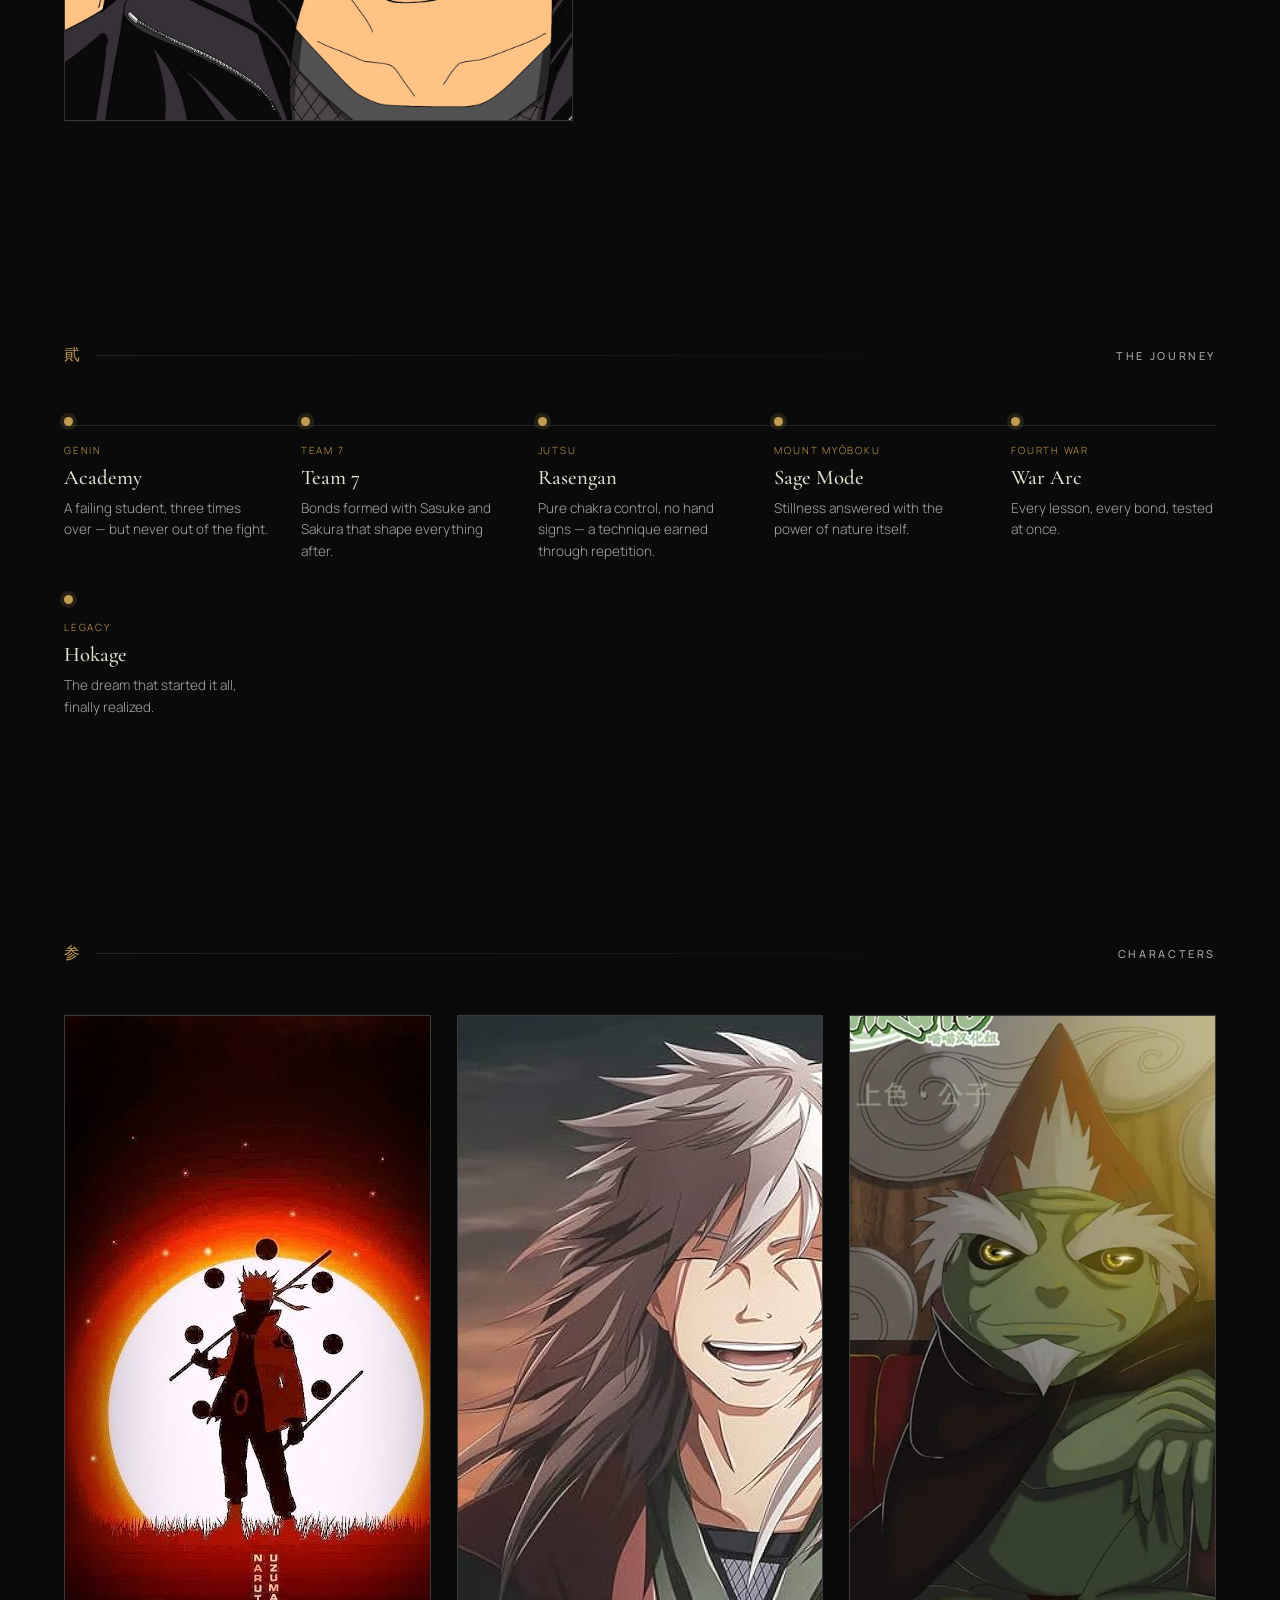
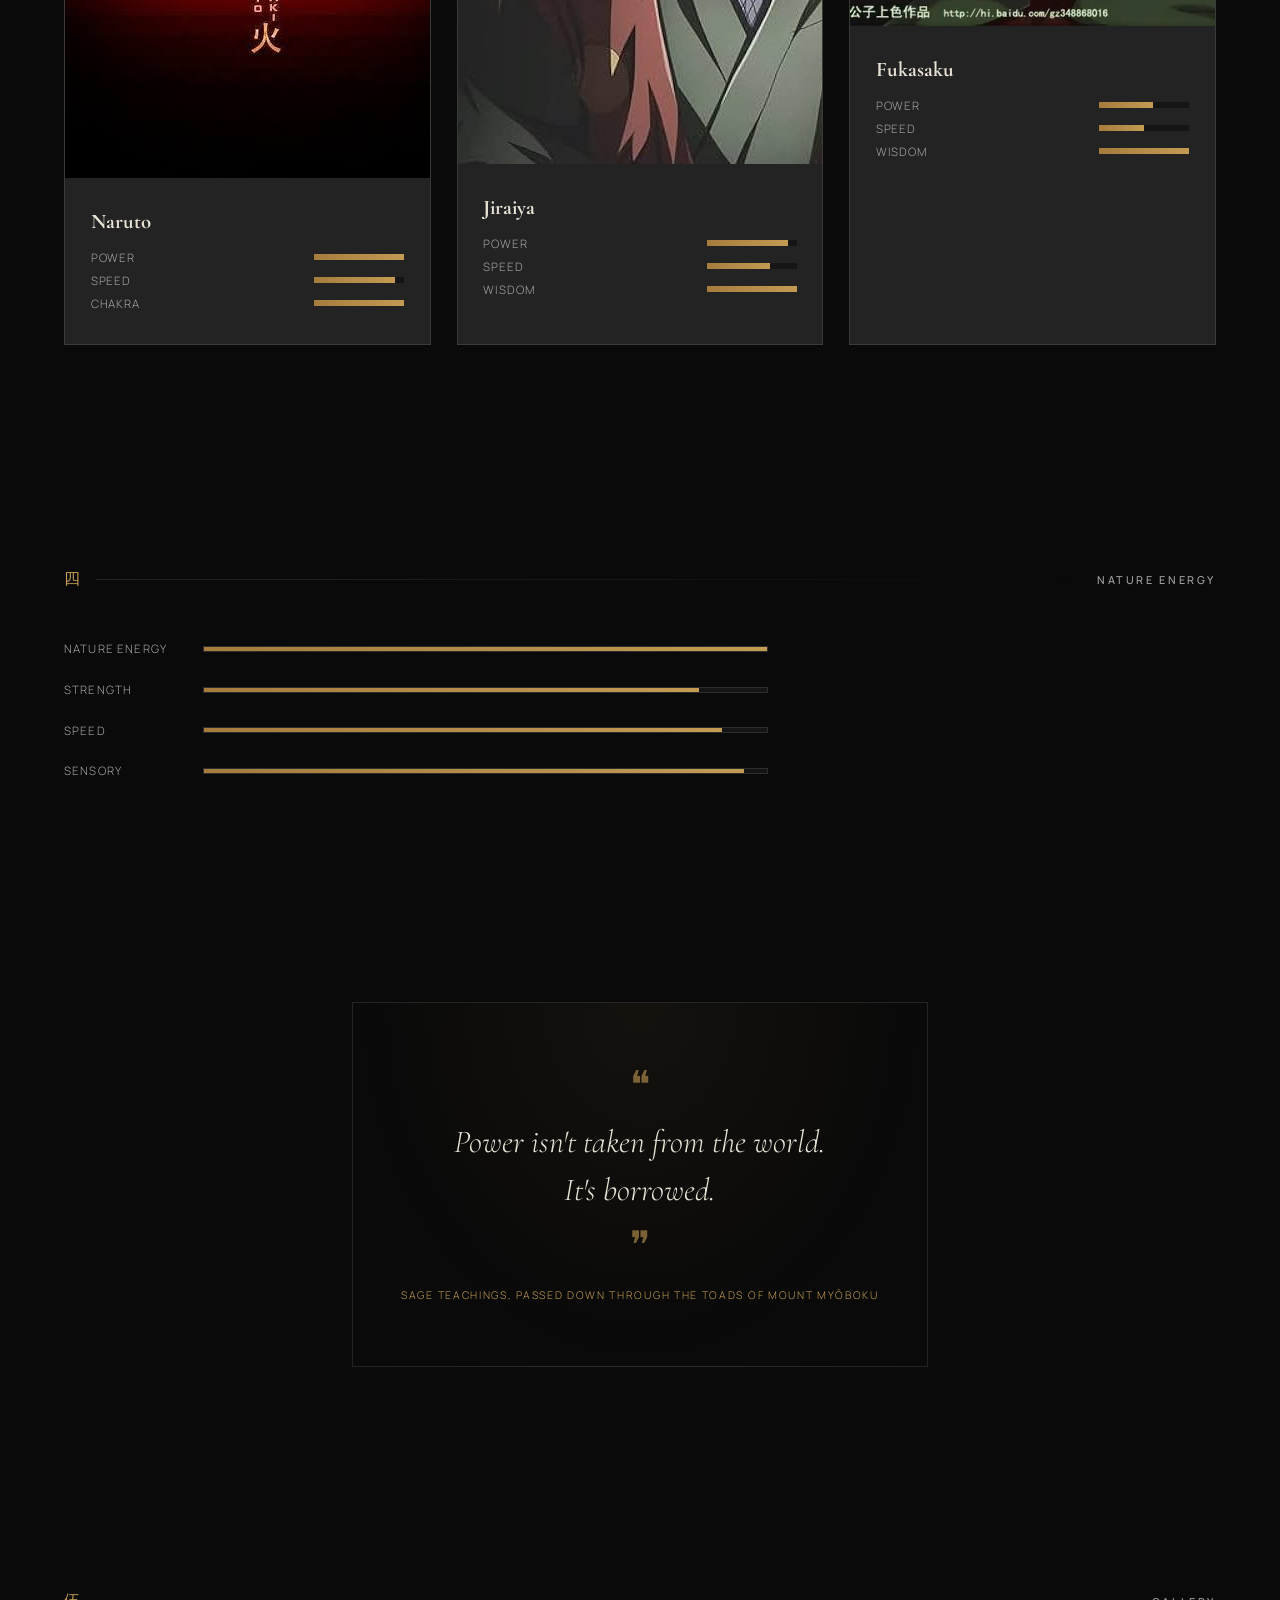
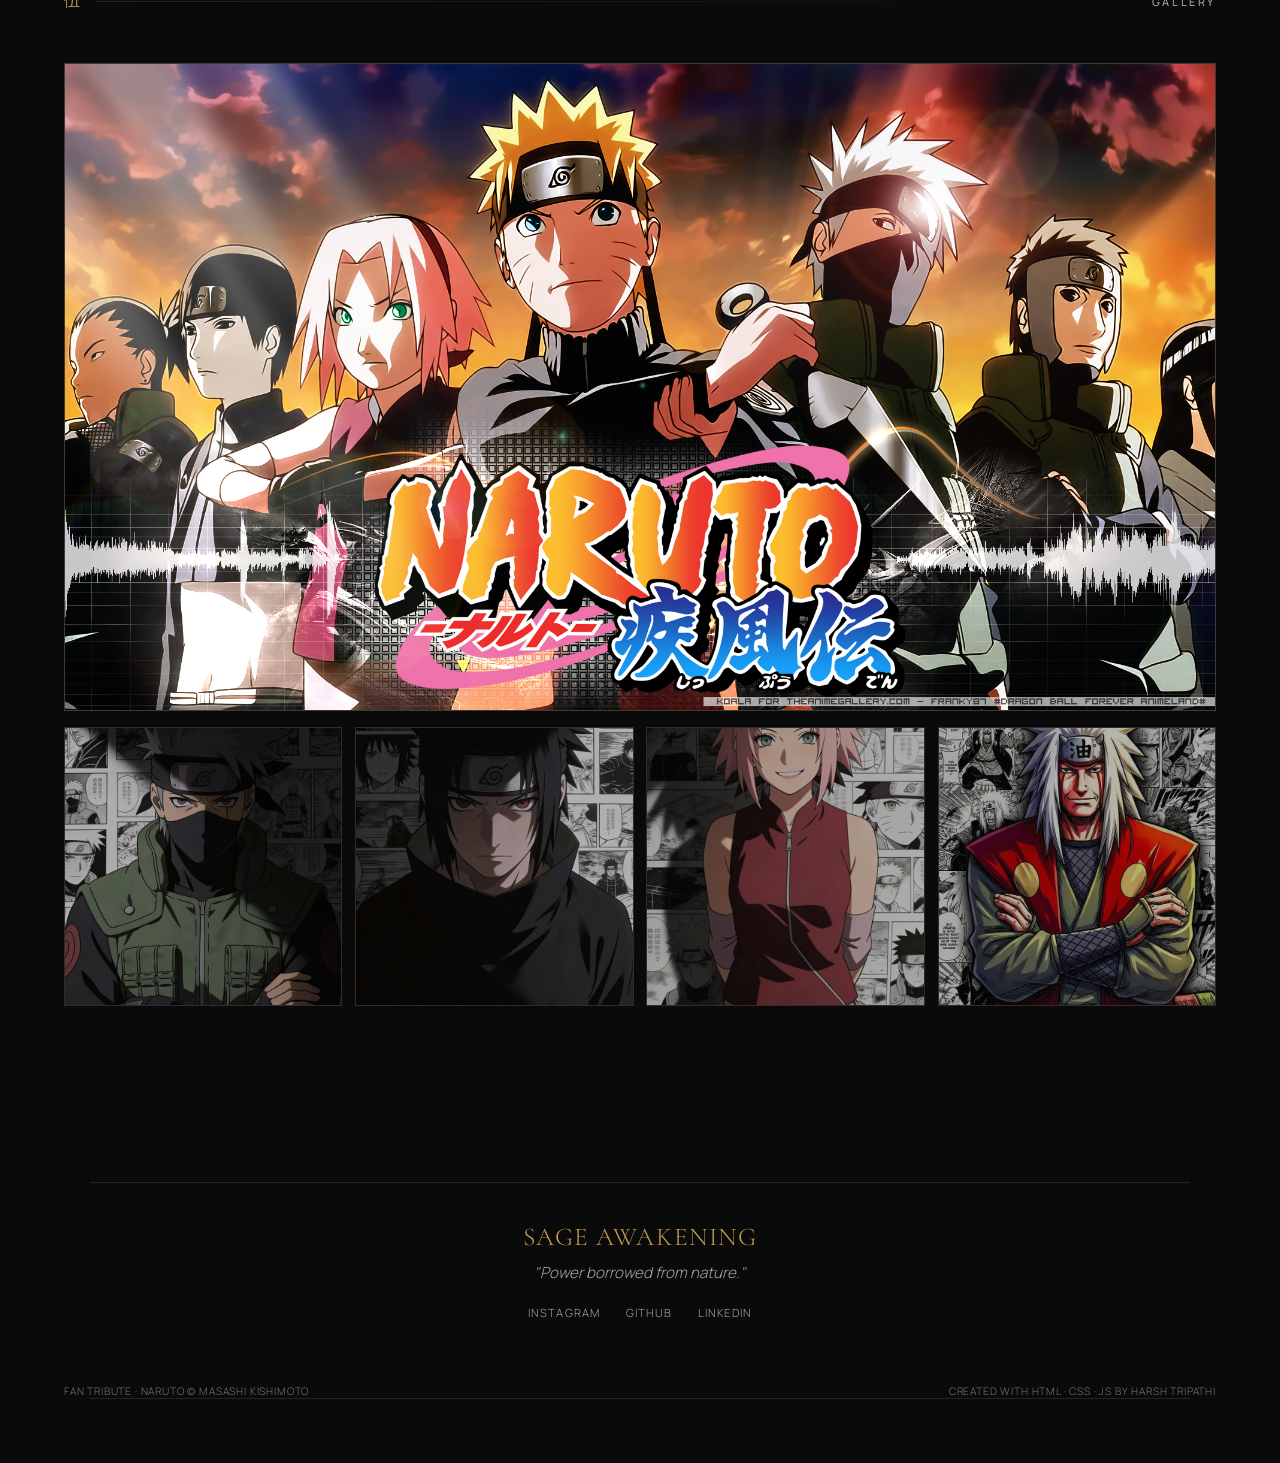
==== commit b99ed82c: "Update index.html" ====
--- a/index.html
+++ b/index.html
@@ -8,7 +8,6 @@
 <link rel="preconnect" href="https://fonts.gstatic.com" crossorigin>
 <link rel="stylesheet" href="style2.css">
 <link href="https://fonts.googleapis.com/css2?family=Cormorant+Garamond:ital,wght@0,400;0,500;0,600;1,500&family=Manrope:wght@300;400;500;600;700&display=swap" rel="stylesheet">
-<script src="script.js"></script>
 </head>
 <body>
 
@@ -238,10 +237,7 @@
   <!-- muted ambient audio — replace src with your own file -->
   <audio id="ambientAudio" src="background.mp3" loop></audio>
 
-  <script src="script.js"></script>
-</body>
-</html>
-<script>
+  <script>
 // ===================== LOADER =====================
 window.addEventListener('load', () => {
   const loader = document.getElementById('loader');
@@ -389,3 +385,6 @@
   canvas.style.display = 'none';
 }
 </script>
+
+</body>
+</html>
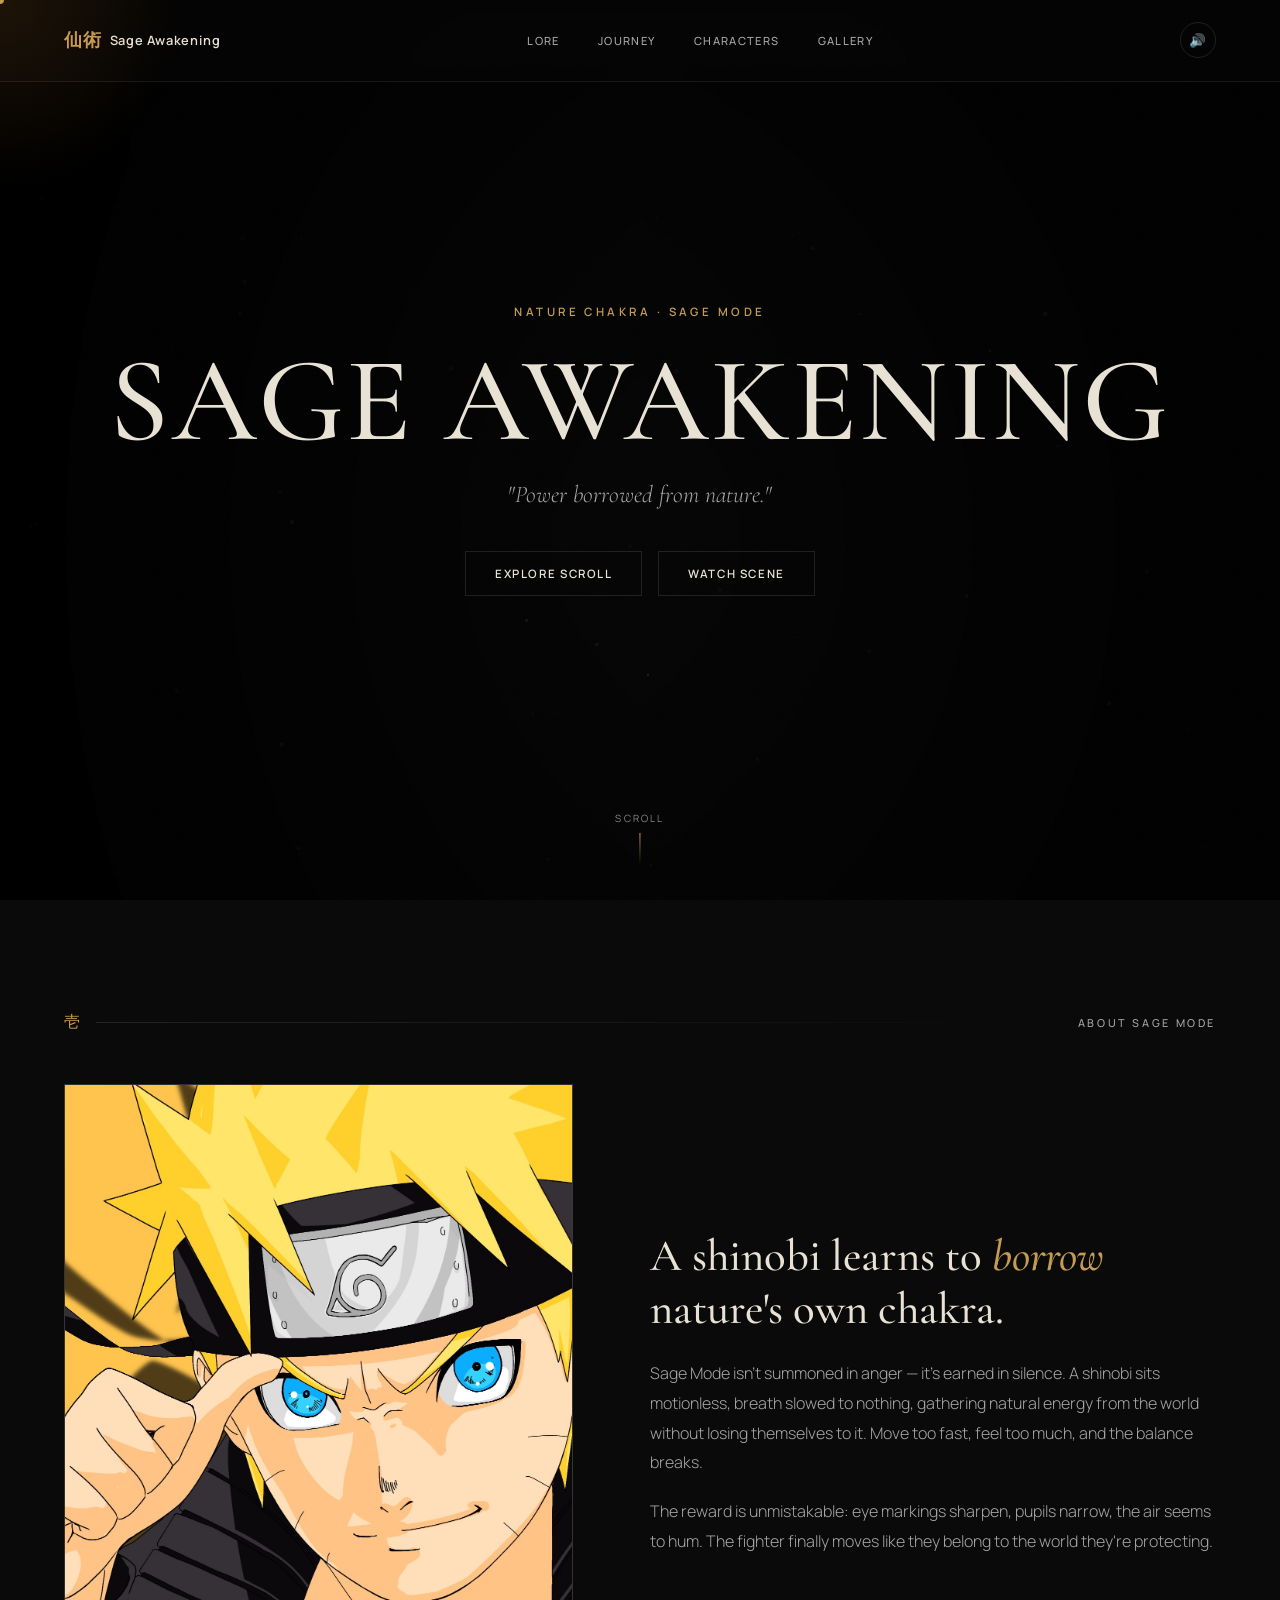
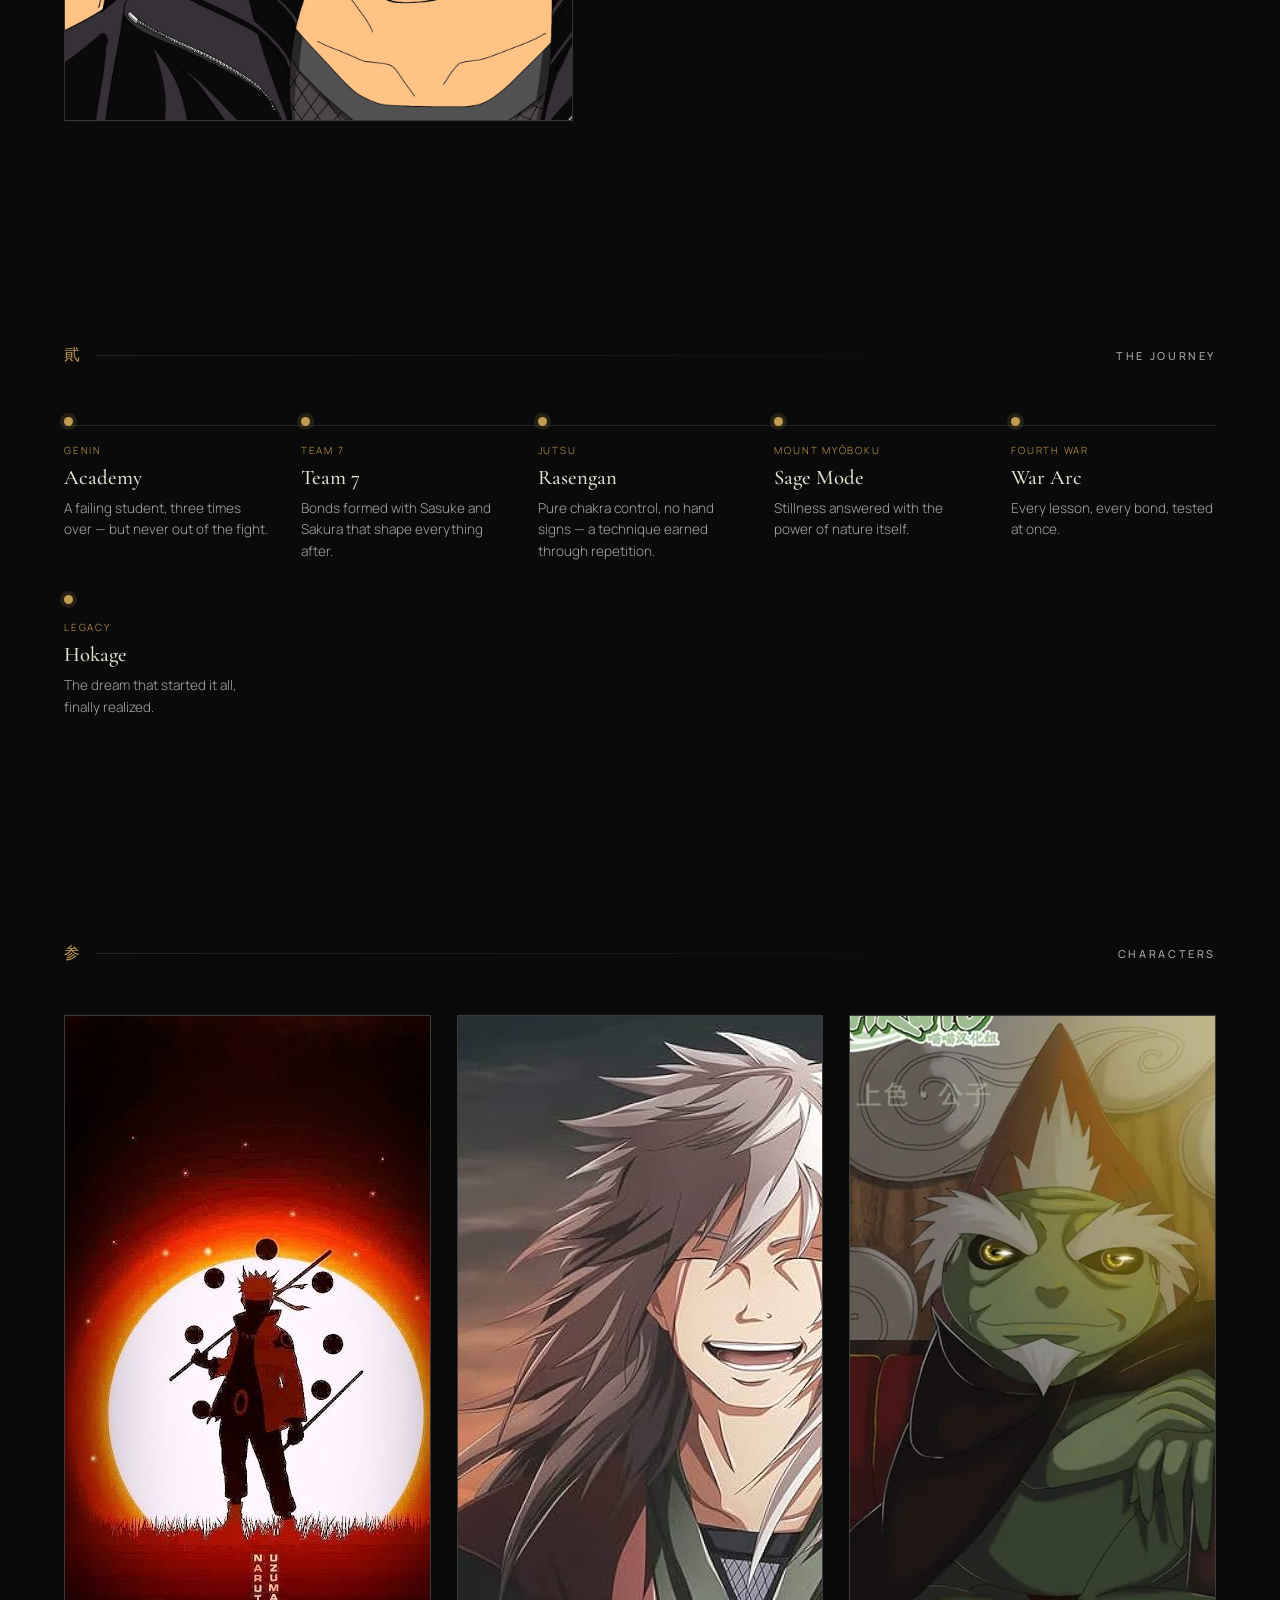
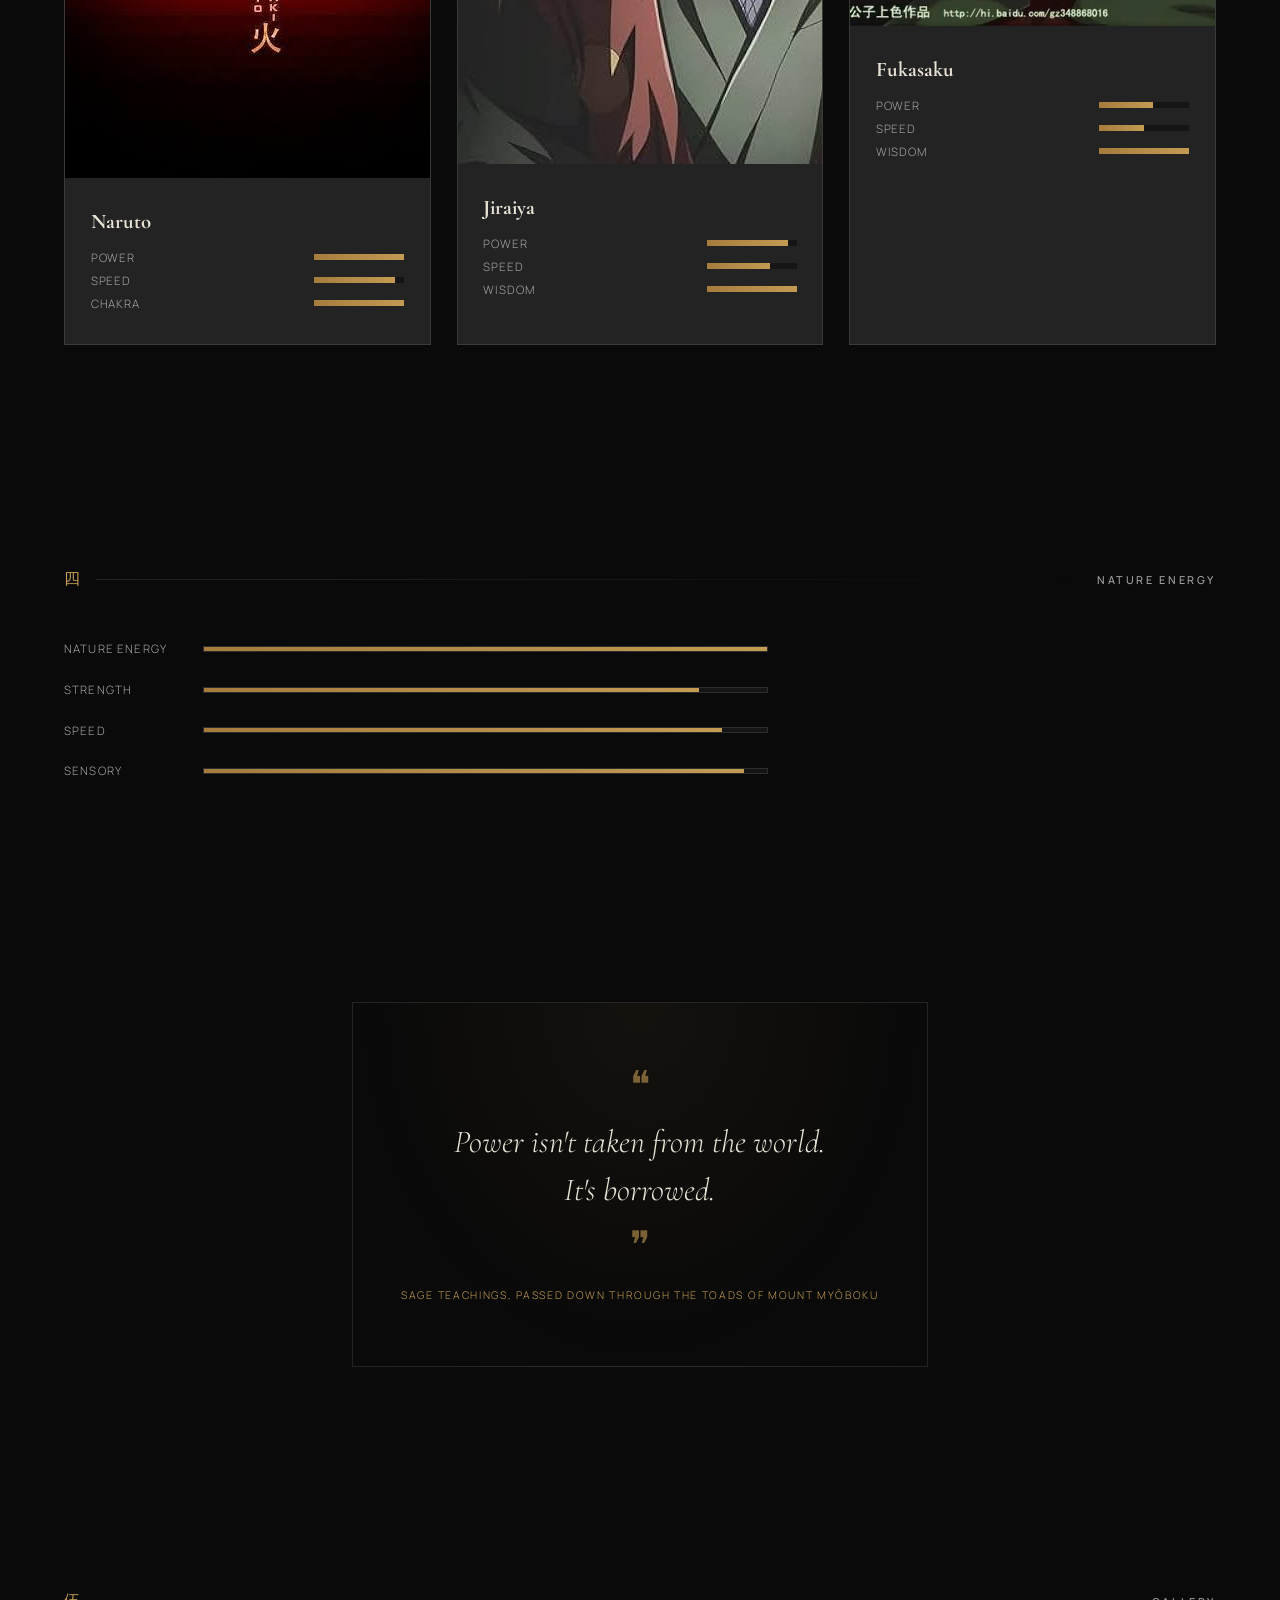
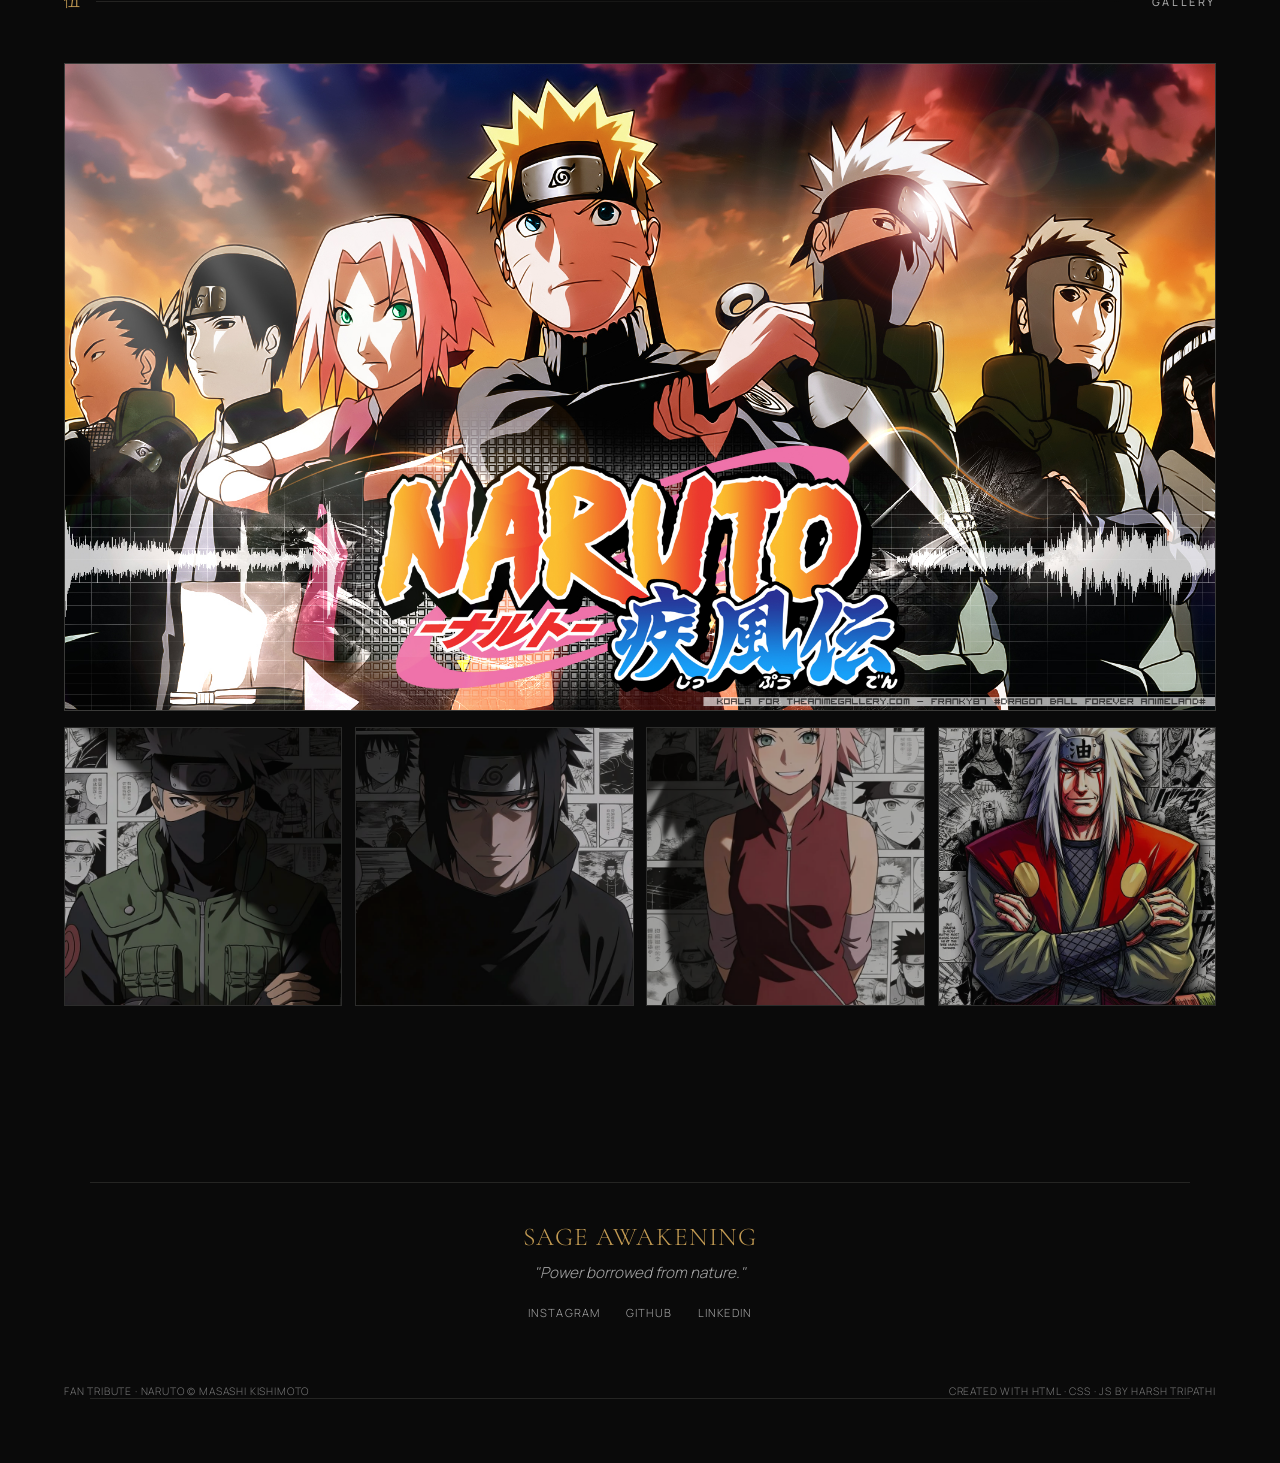
==== commit 3f80e2f8: "Update index.html" ====
--- a/index.html
+++ b/index.html
@@ -44,7 +44,7 @@
 
   <!-- ================= HERO ================= -->
   <header class="hero" id="hero">
-    <video autoplay muted loop id="bg-video">
+    <video autoplay muted loop playsinline webkit-playsinline id="bg-video">
     <source src="background.mp4" type="video/mp4">
     </video>
     <div class="hero-overlay"></div>
--- a/style2.css
+++ b/style2.css
@@ -140,15 +140,6 @@
   object-fit:cover;
   filter:contrast(1.1) brightness(0.85) saturate(1.15);
 }
-#bg-video {
-  position: fixed;
-  top: 0;
-  left: 0;
-  width: 100%;
-  height: 100%;
-  object-fit: cover;
-  z-index: -1;
-}
 .hero-overlay{
   position:absolute;inset:0;z-index:1;
   background:linear-gradient(to right, rgba(0,0,0,0.85), rgba(0,0,0,0.4), rgba(0,0,0,0.75)),
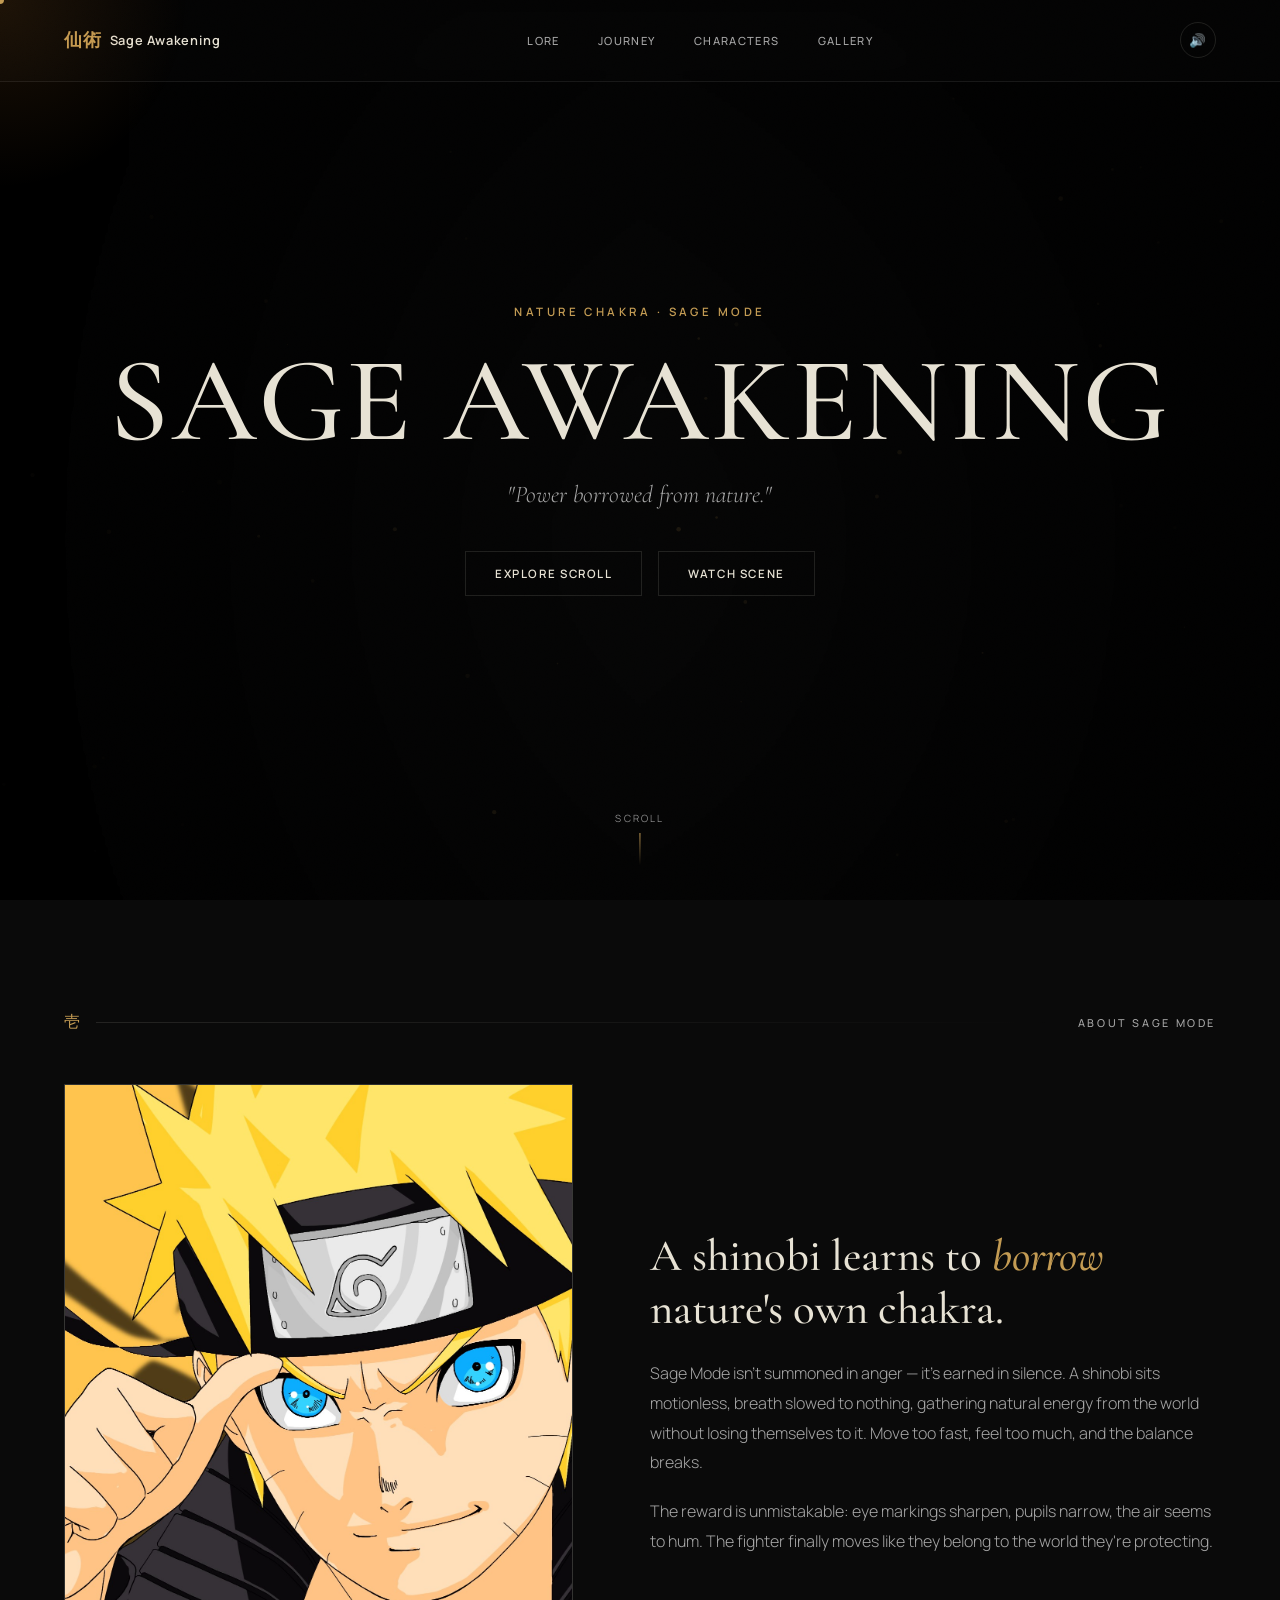
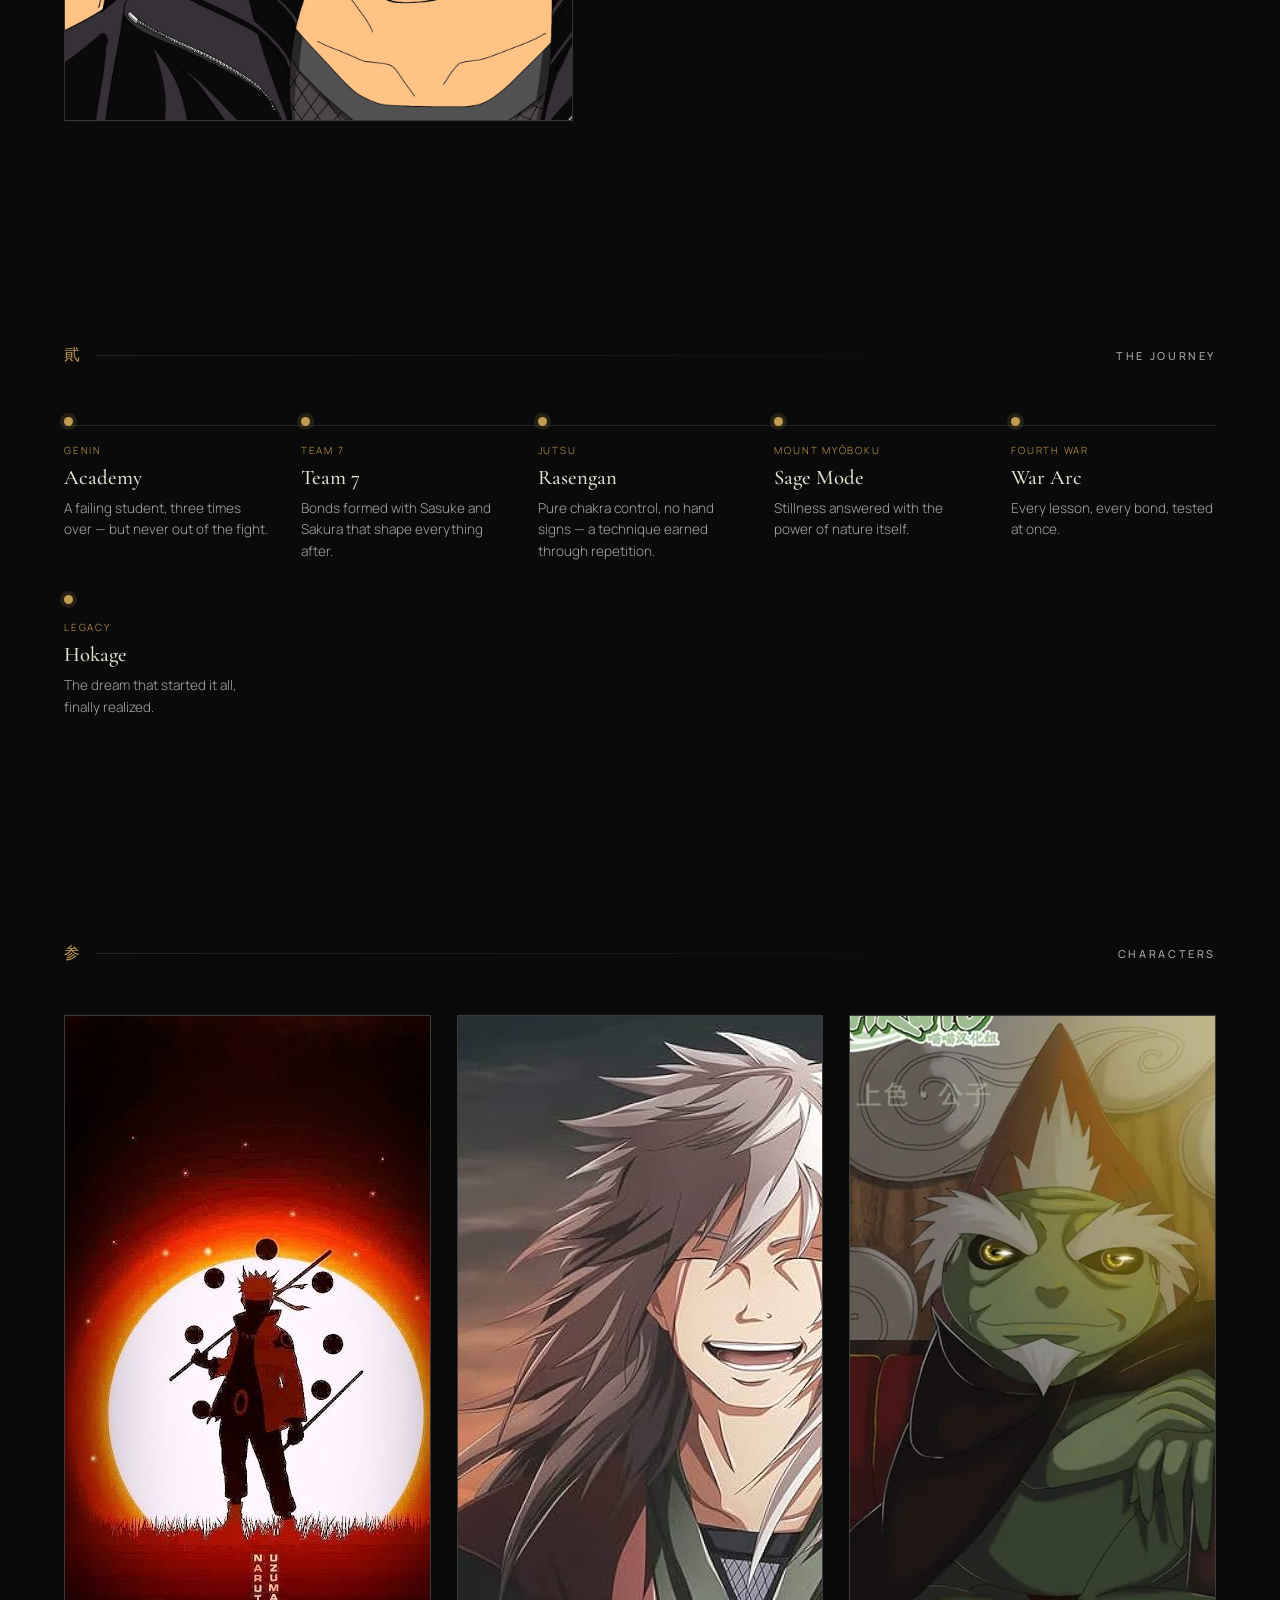
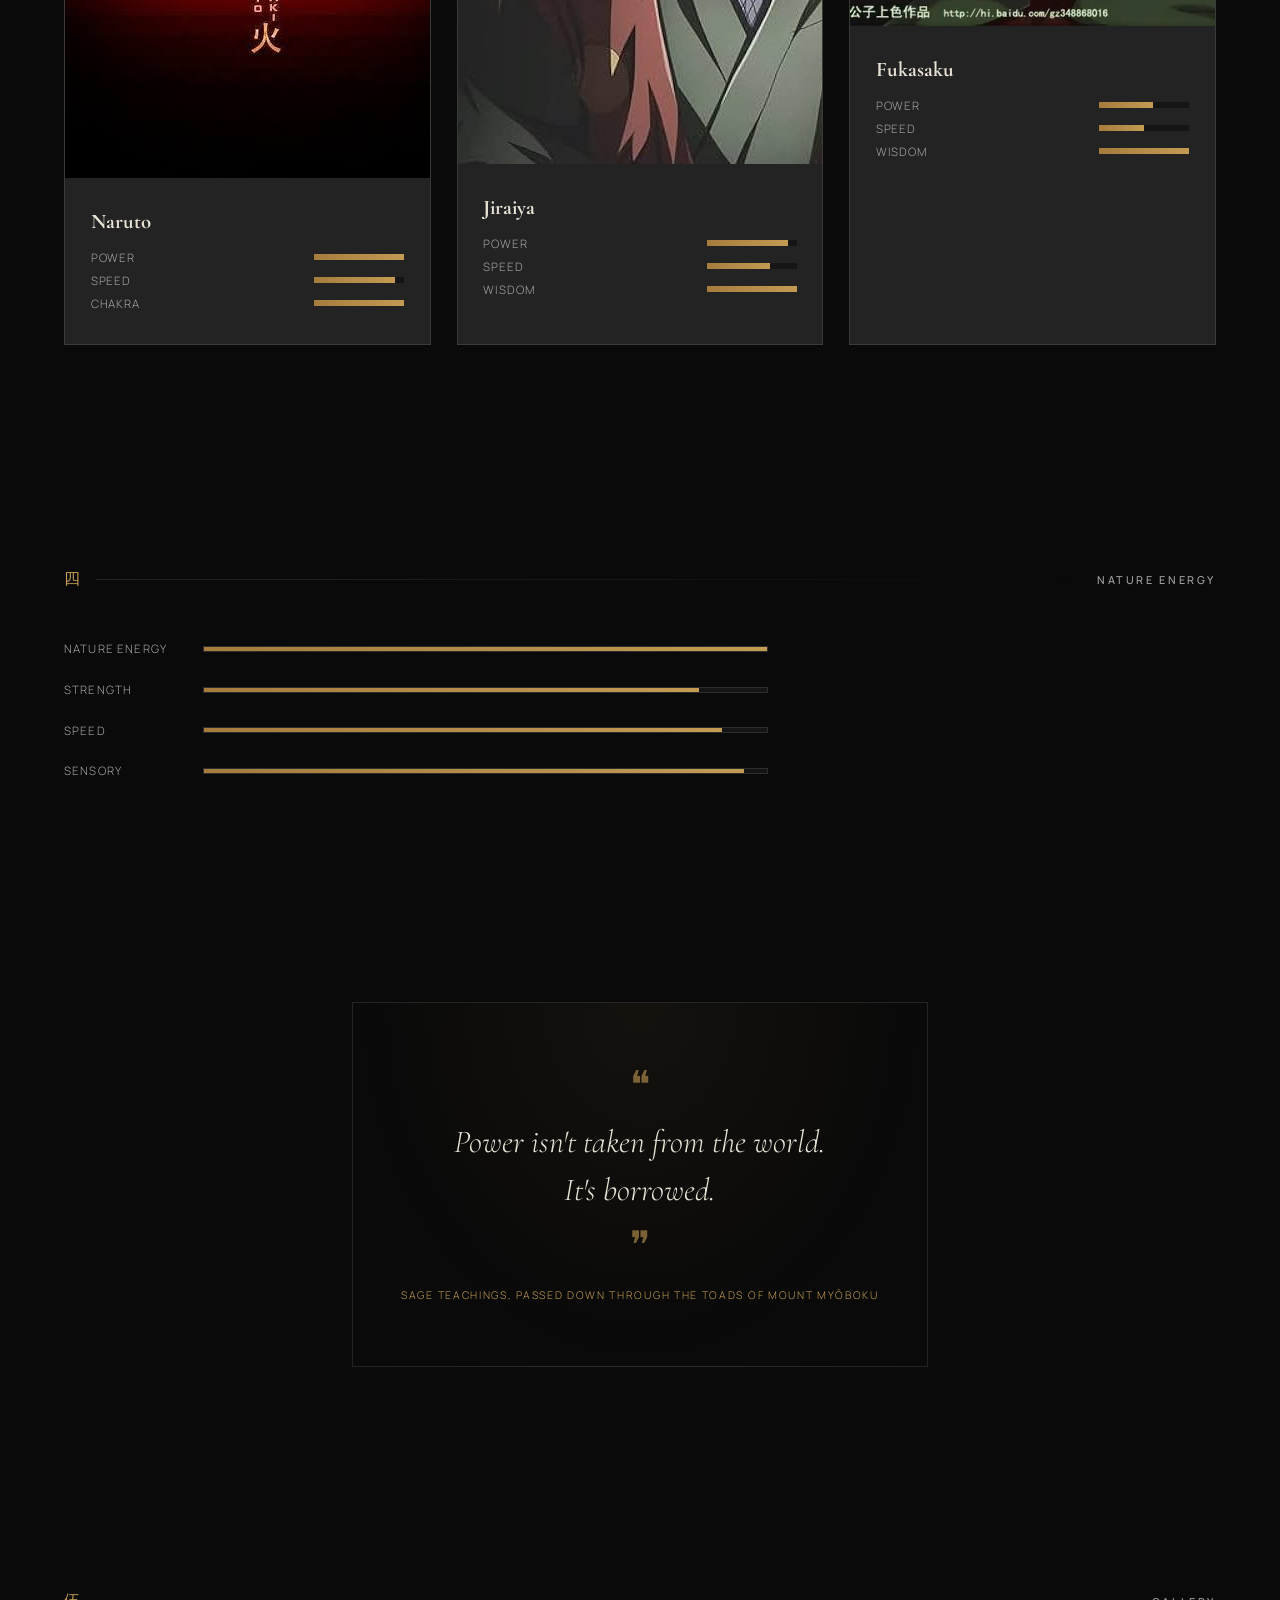
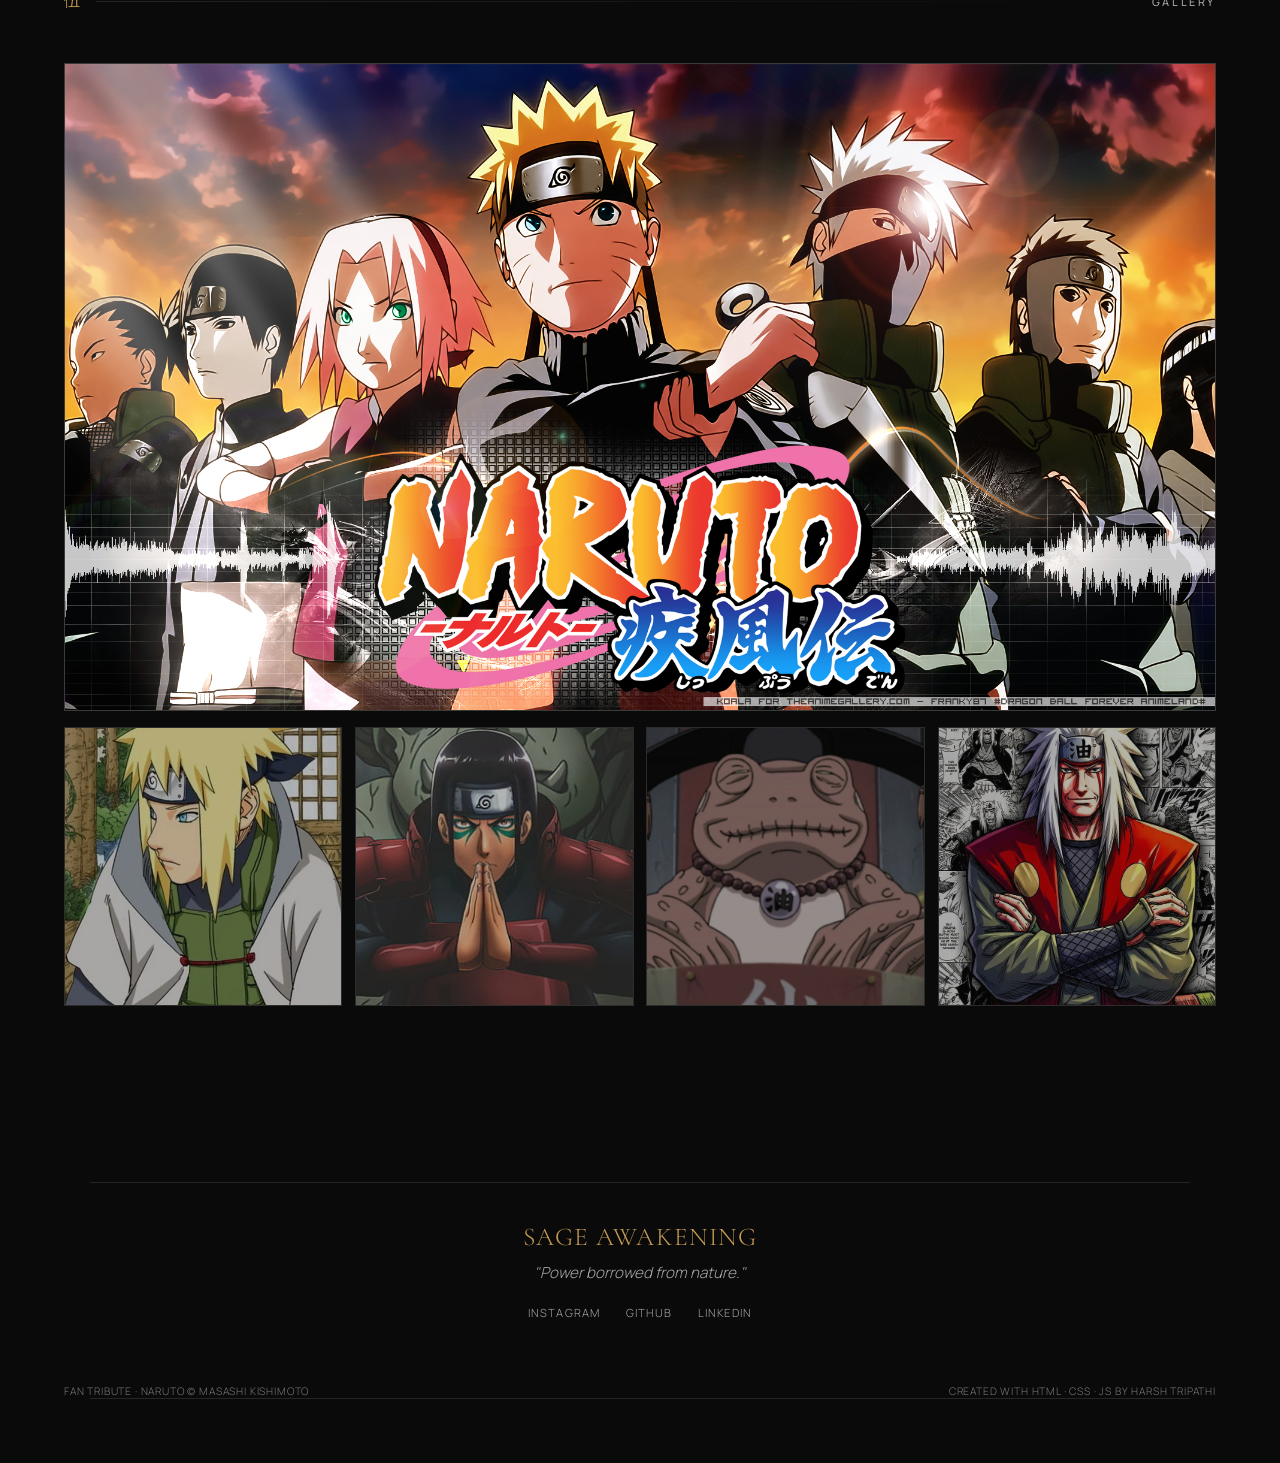
==== commit 437ebfcc: "Update index.html" ====
--- a/index.html
+++ b/index.html
@@ -207,9 +207,9 @@
         <img id="galleryMain" src="narutoTeam.jpg" alt="Sage Mode gallery" onerror="this.style.display='none'">
       </div>
       <div class="gallery-thumbs">
-        <img src="kakashi.jpg" data-full="assets/gallery/1.jpg" onerror="this.style.display='none'">
-        <img src="Sasuke.jpg" data-full="assets/gallery/2.jpg" onerror="this.style.display='none'">
-        <img src="sakura.jpg" data-full="assets/gallery/3.jpg" onerror="this.style.display='none'">
+        <img src="minato.webp" data-full="assets/gallery/1.jpg" onerror="this.style.display='none'">
+        <img src="hashirama.jpg" data-full="assets/gallery/2.jpg" onerror="this.style.display='none'">
+        <img src="gamamaru.webp" data-full="assets/gallery/3.jpg" onerror="this.style.display='none'">
         <img src="Jiraiya2.jpg" data-full="assets/gallery/4.jpg" onerror="this.style.display='none'">
       </div>
     </div>
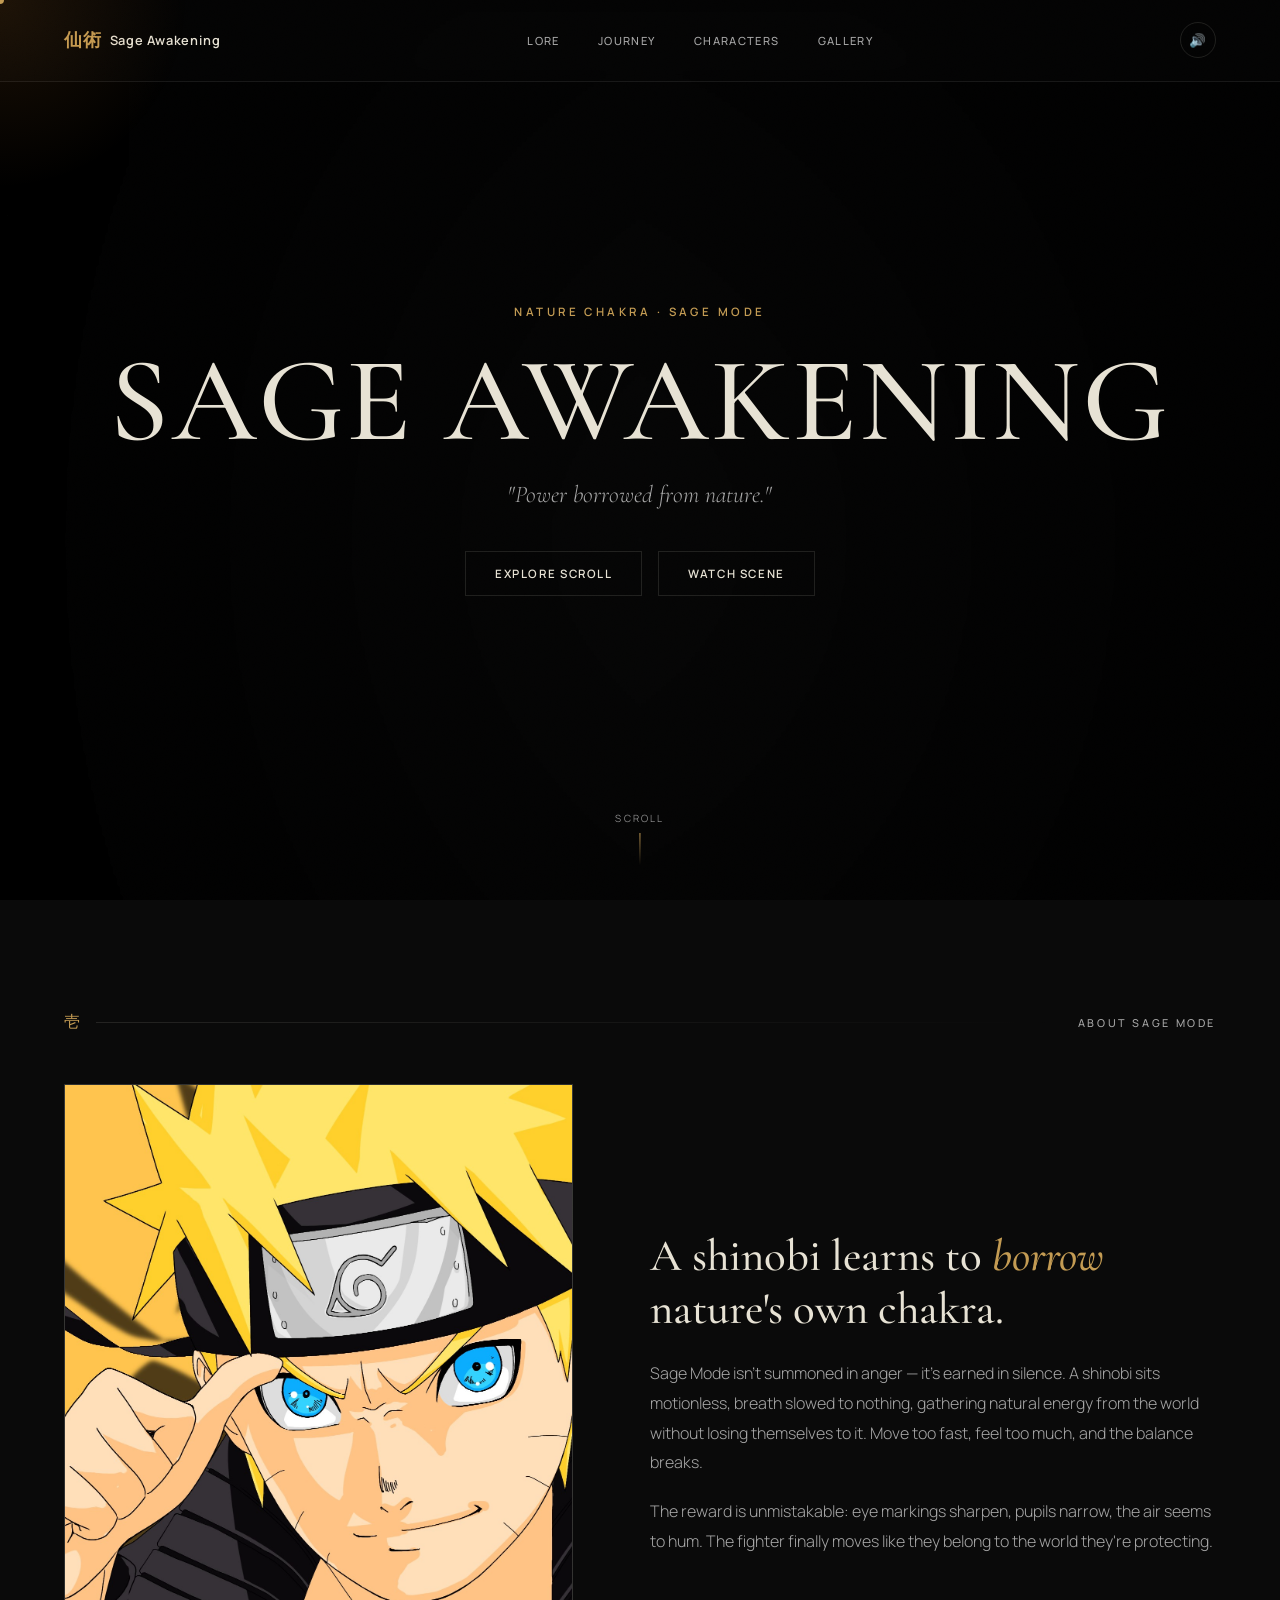
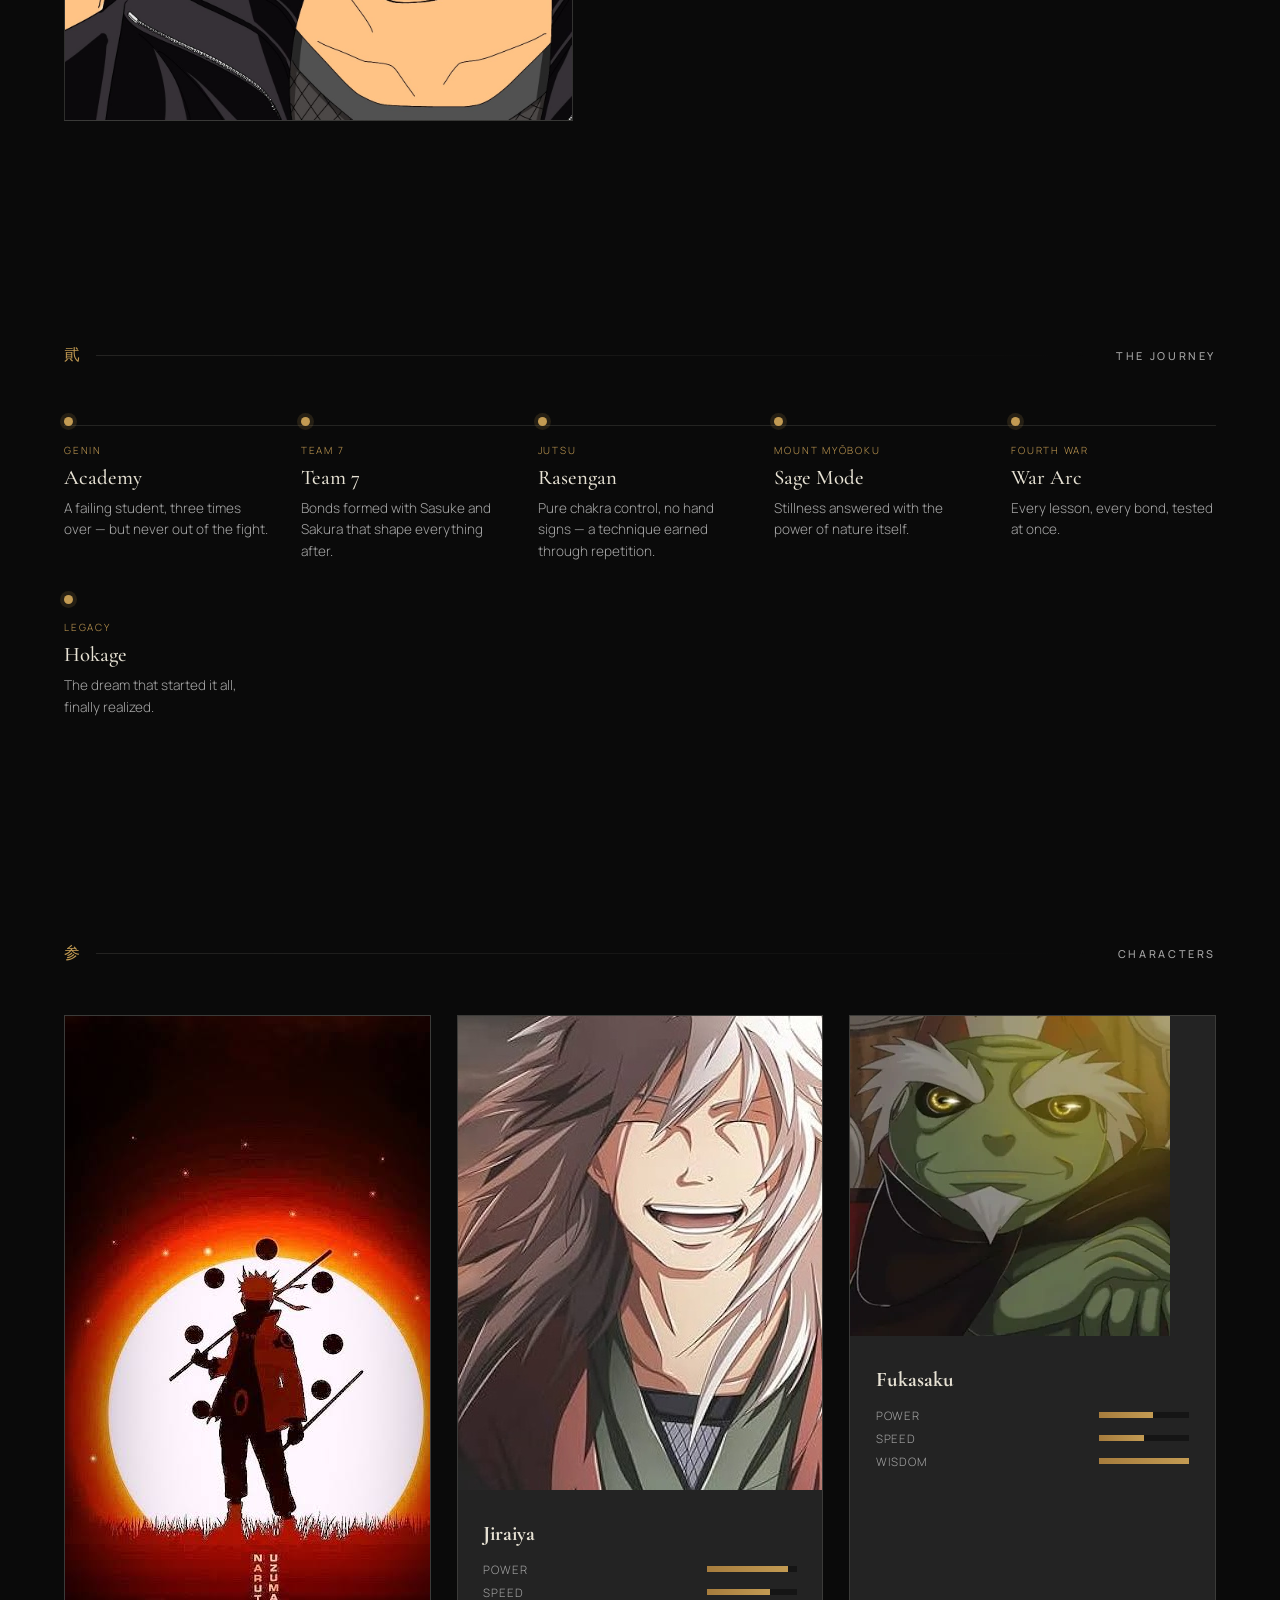
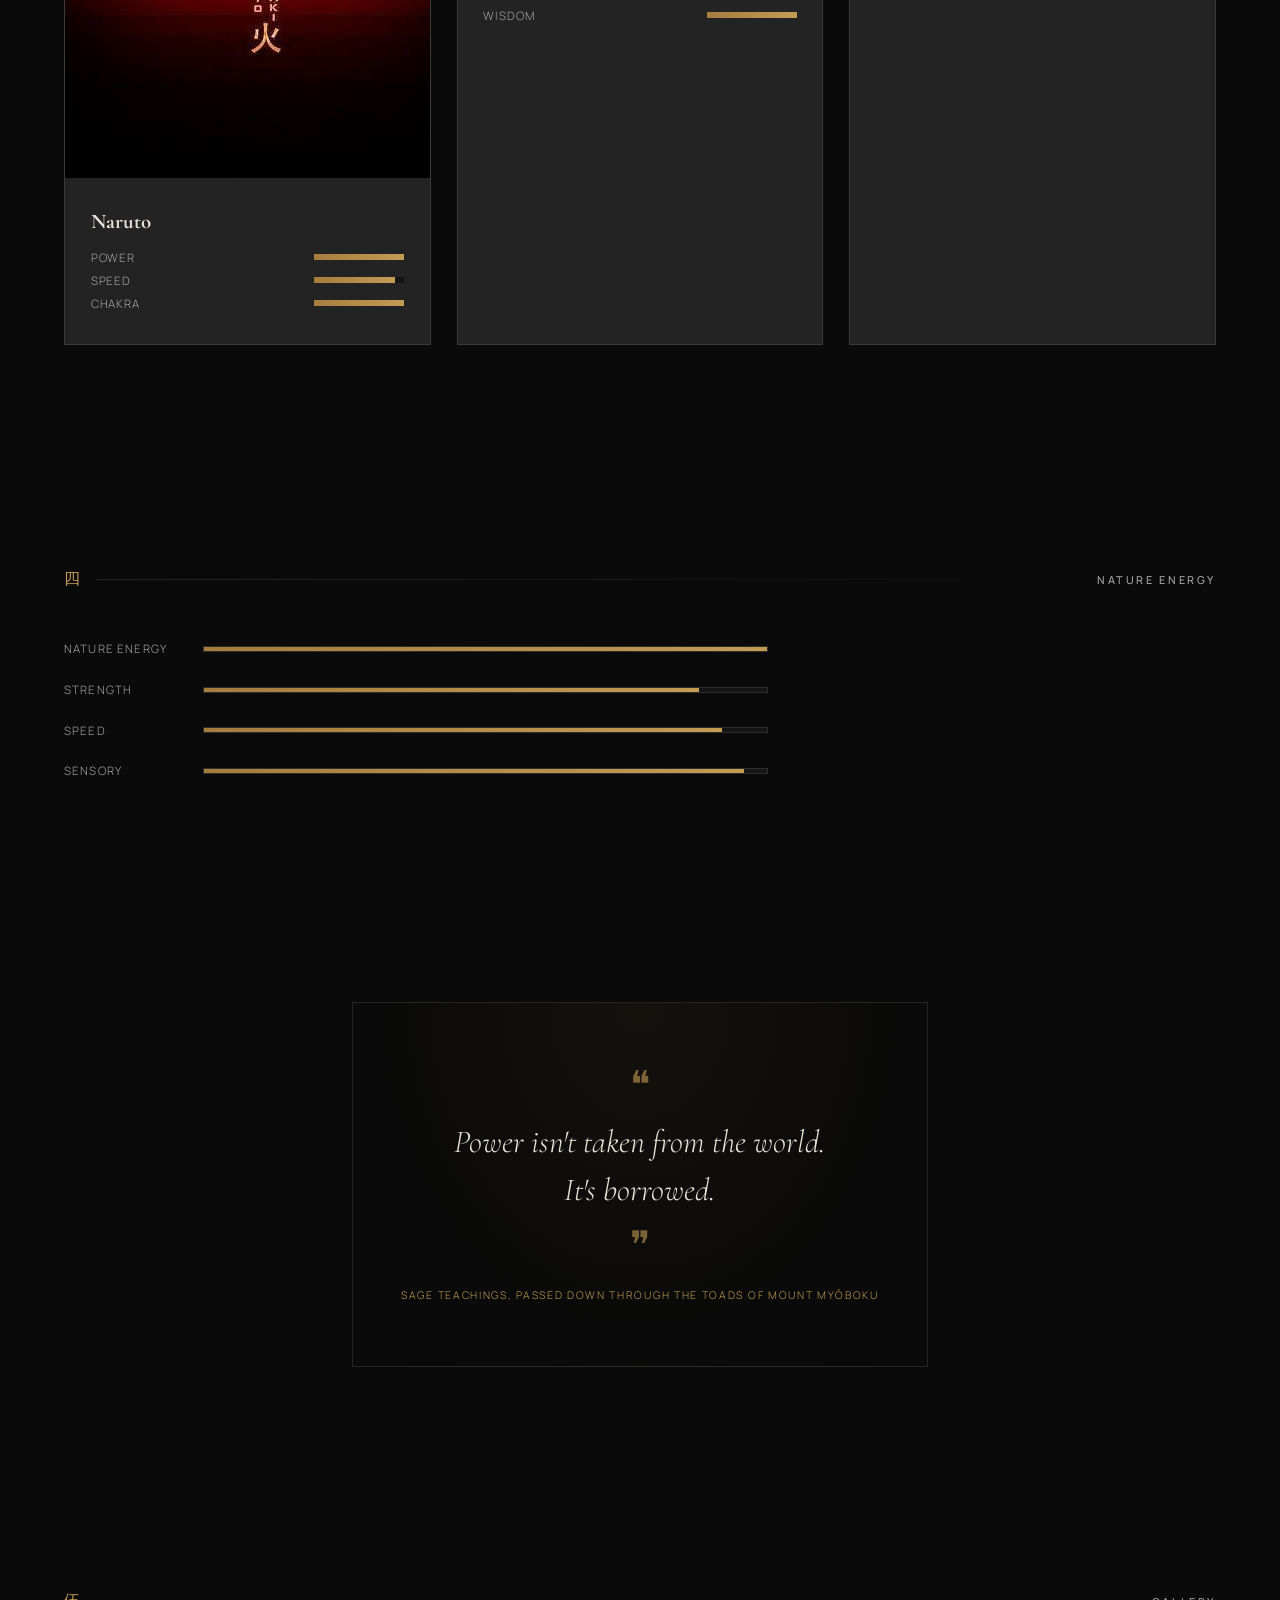
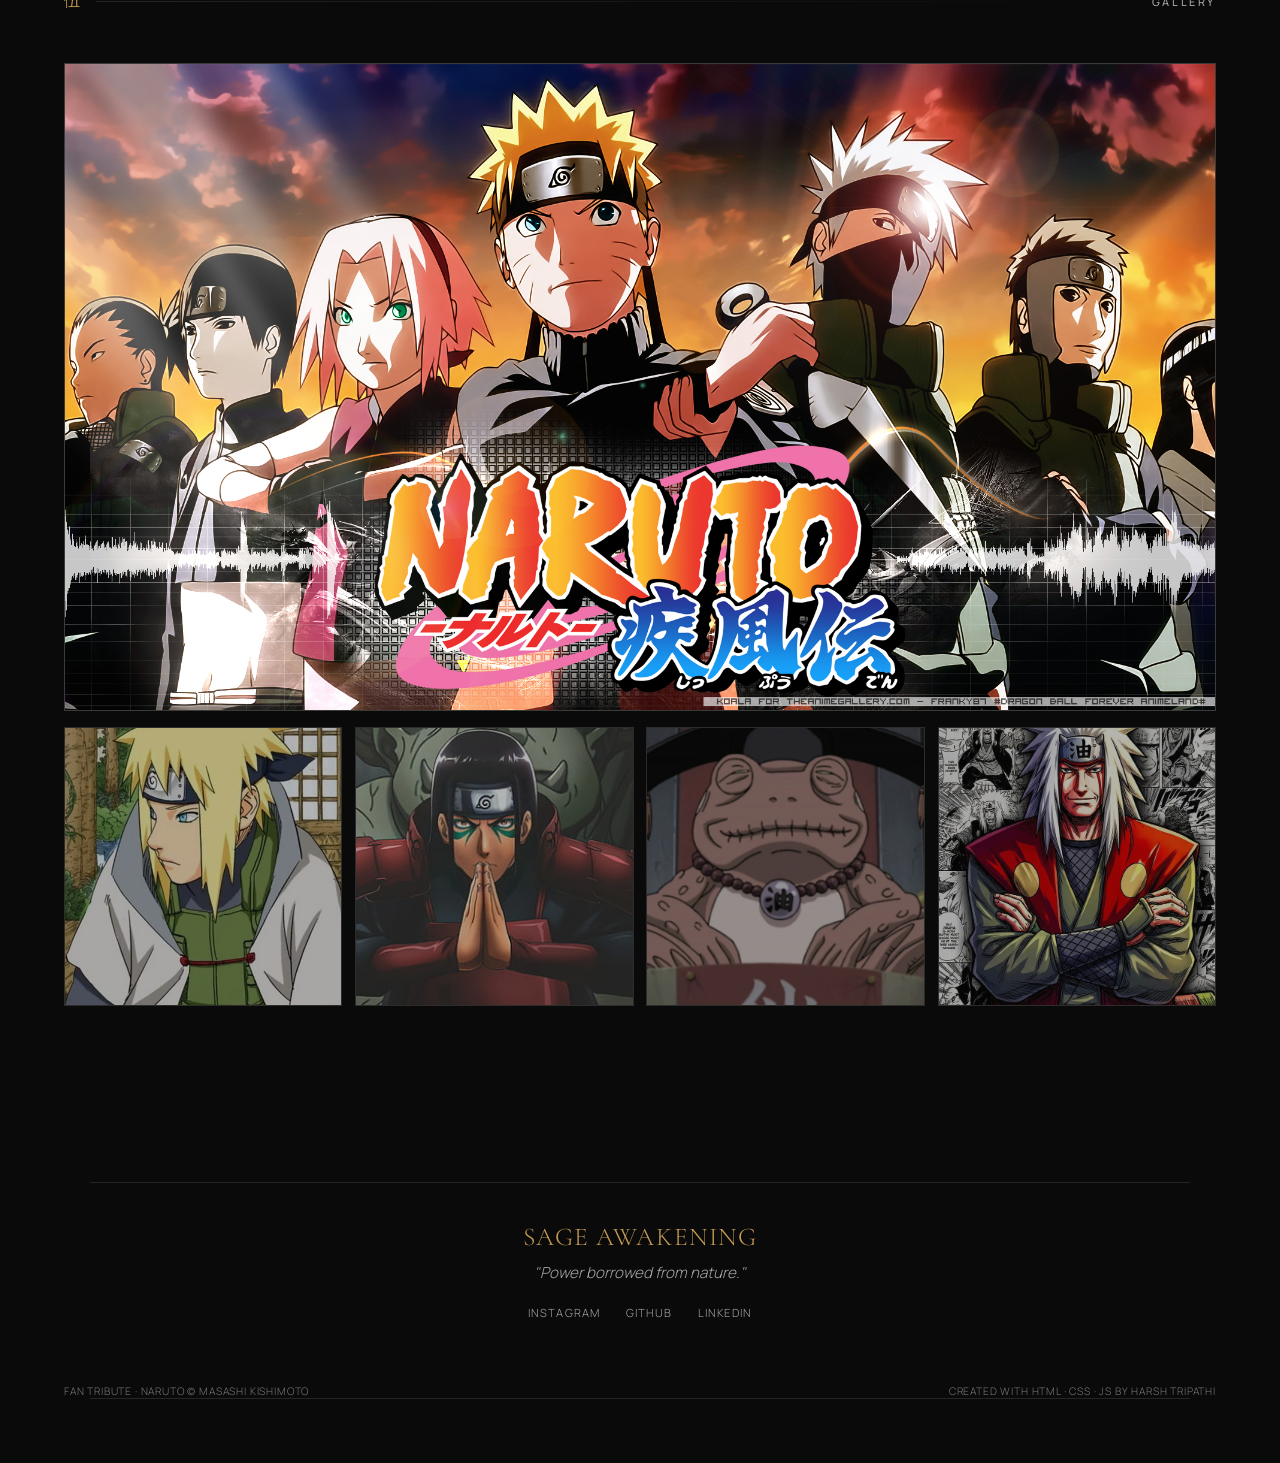
==== commit cdb25f09: "Update index.html" ====
--- a/index.html
+++ b/index.html
@@ -144,7 +144,7 @@
         </div>
       </div>
       <div class="char-card tilt" data-reveal>
-        <img src="Jiraiya1.jpg" alt="jiraiya" onerror="this.style.display='none'">
+        <img src="jiraiya1.jpg" alt="jiraiya" onerror="this.style.display='none'">
         <div class="char-body">
           <h3>Jiraiya</h3>
           <div class="char-stat"><span>Power</span><div class="stars"><span style="--fill:90%"></span></div></div>
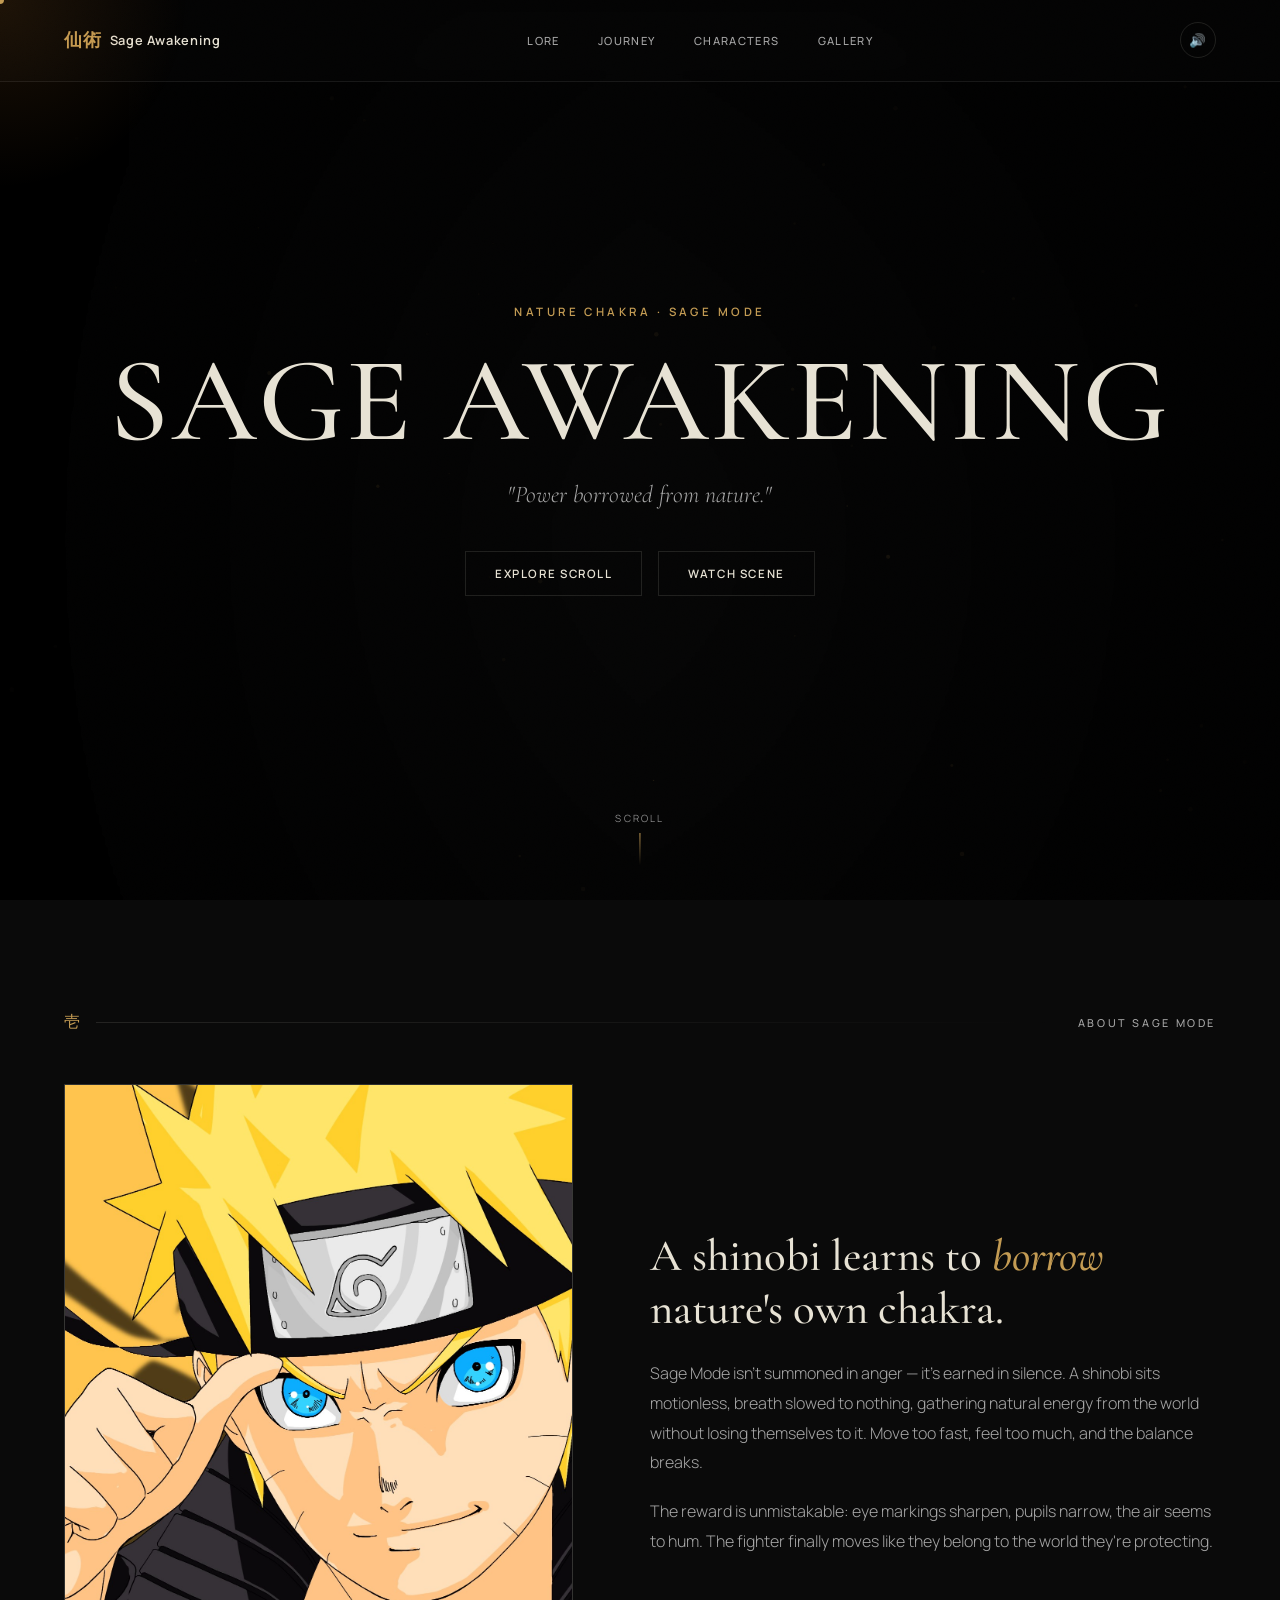
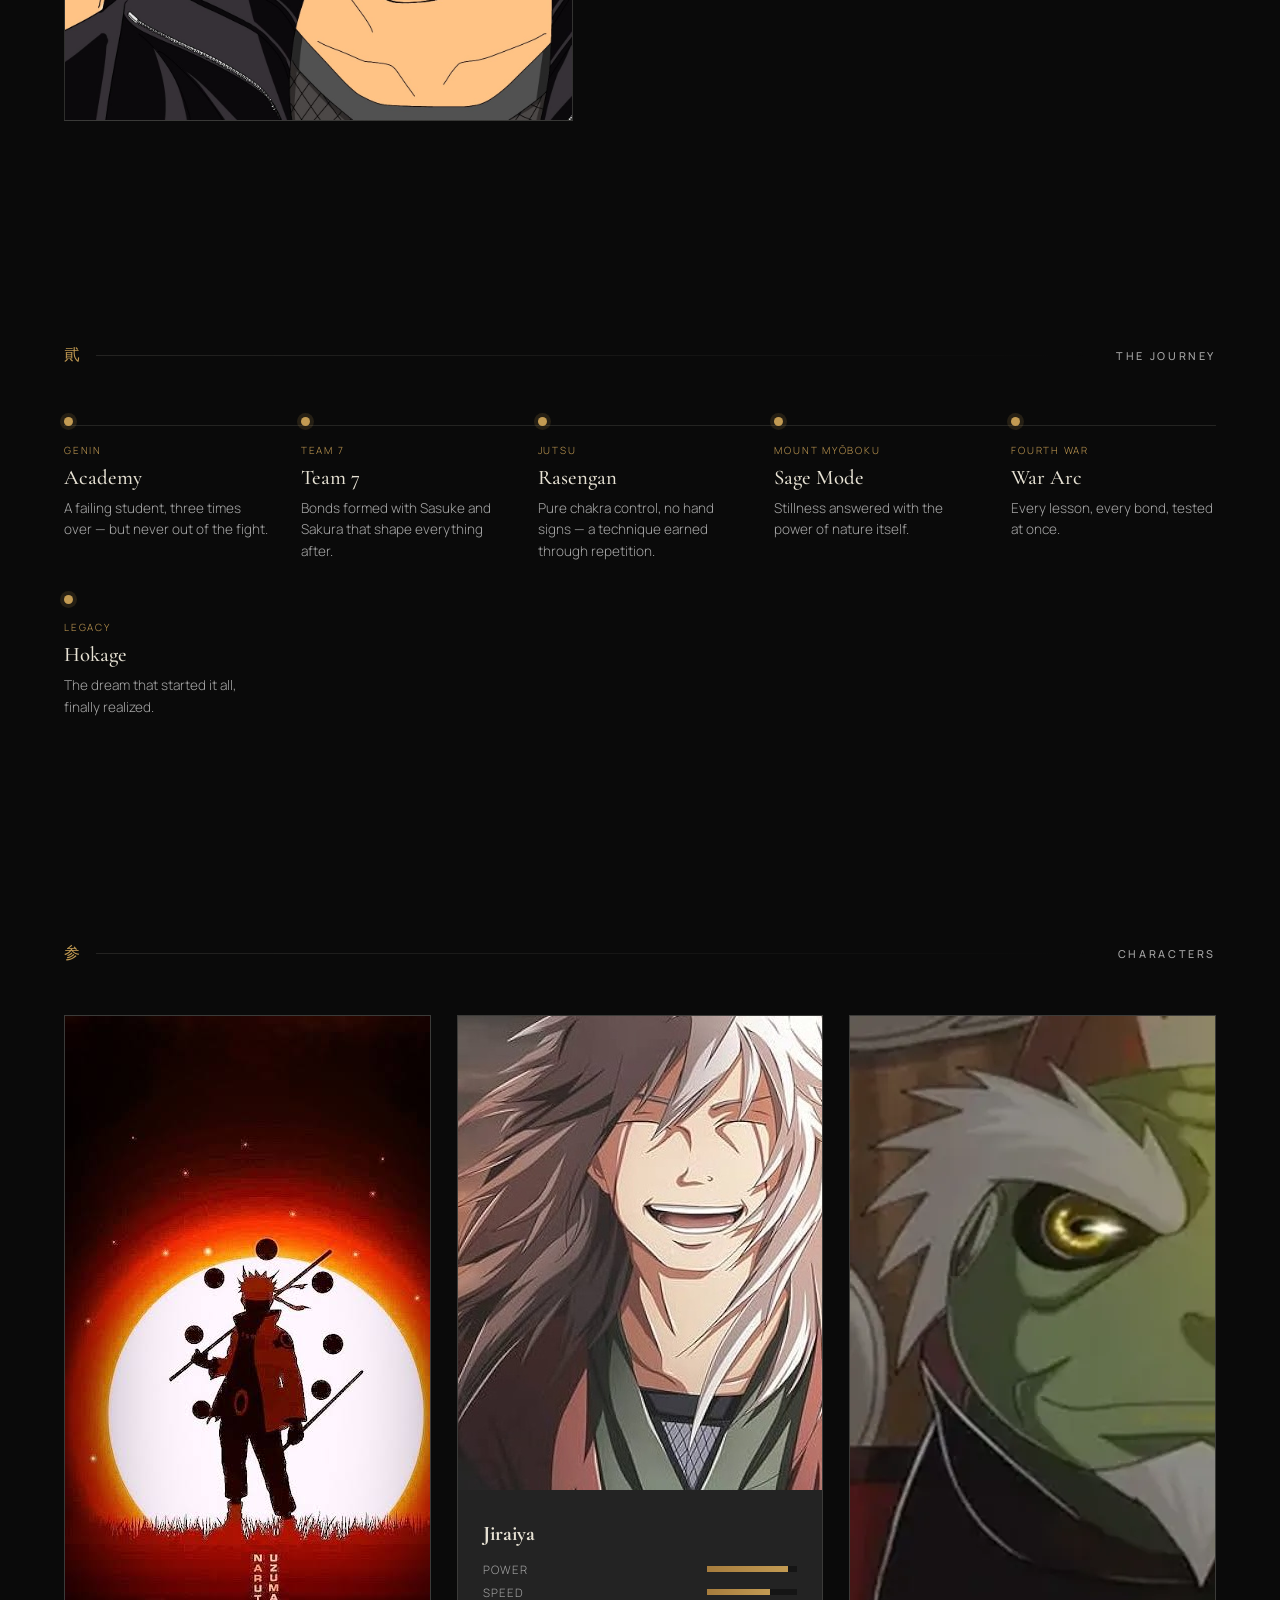
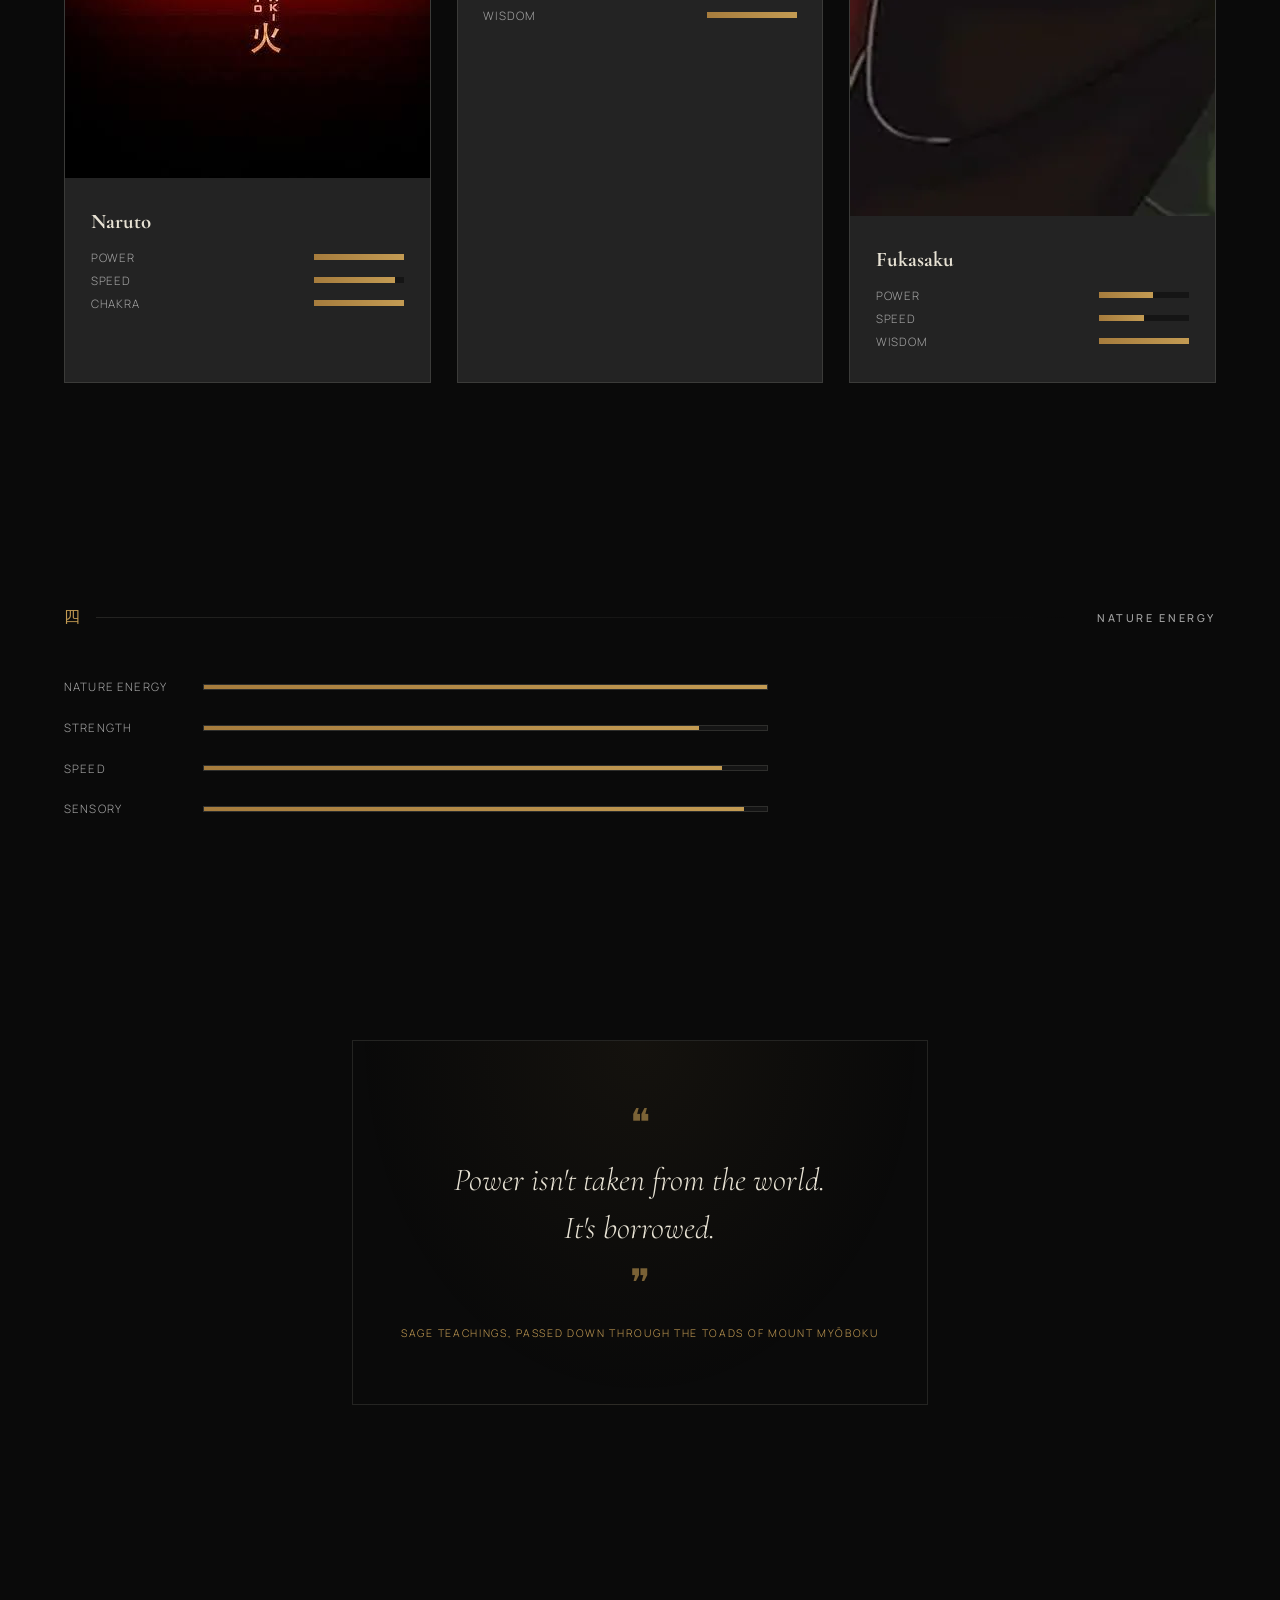
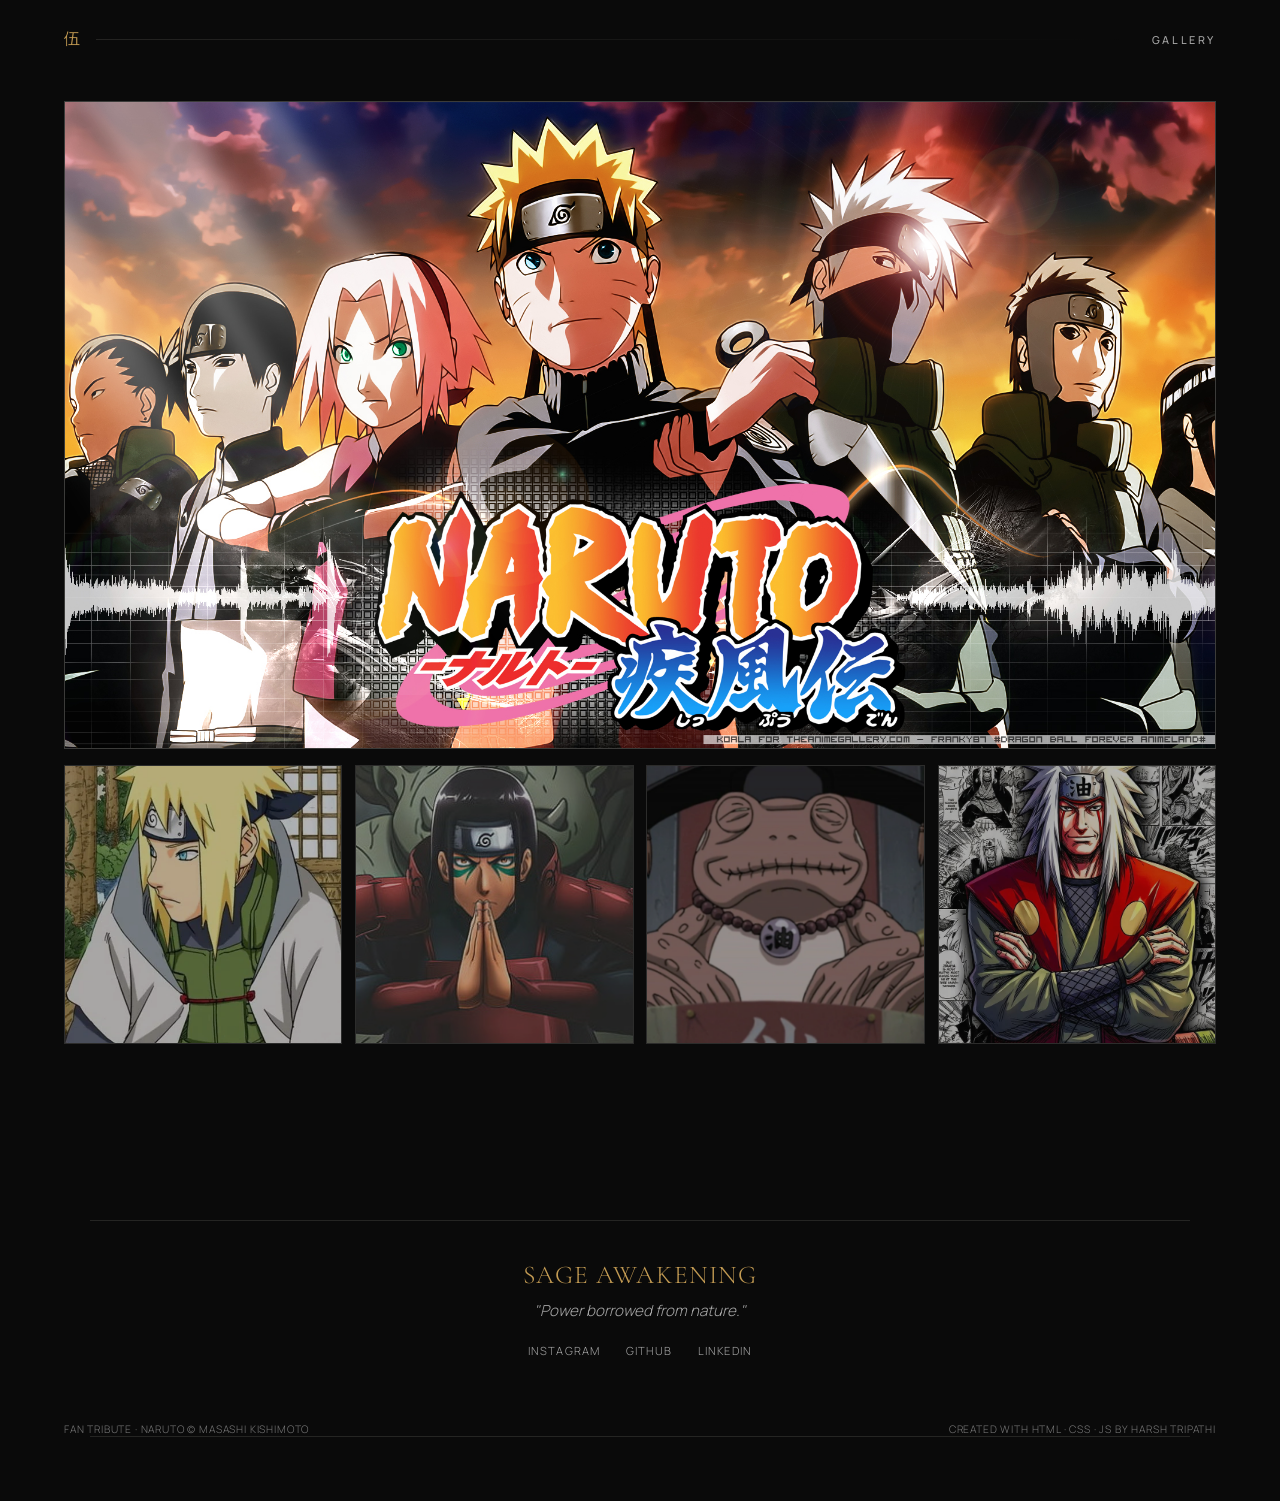
==== commit 47a93637: "Update index.html" ====
--- a/index.html
+++ b/index.html
@@ -153,7 +153,7 @@
         </div>
       </div>
       <div class="char-card tilt" data-reveal>
-        <img src="fukasaku.webp" alt="Fukasaku" onerror="this.style.display='none'">
+        <img src="fukasaku_.webp" alt="Fukasaku" onerror="this.style.display='none'">
         <div class="char-body">
           <h3>Fukasaku</h3>
           <div class="char-stat"><span>Power</span><div class="stars"><span style="--fill:60%"></span></div></div>
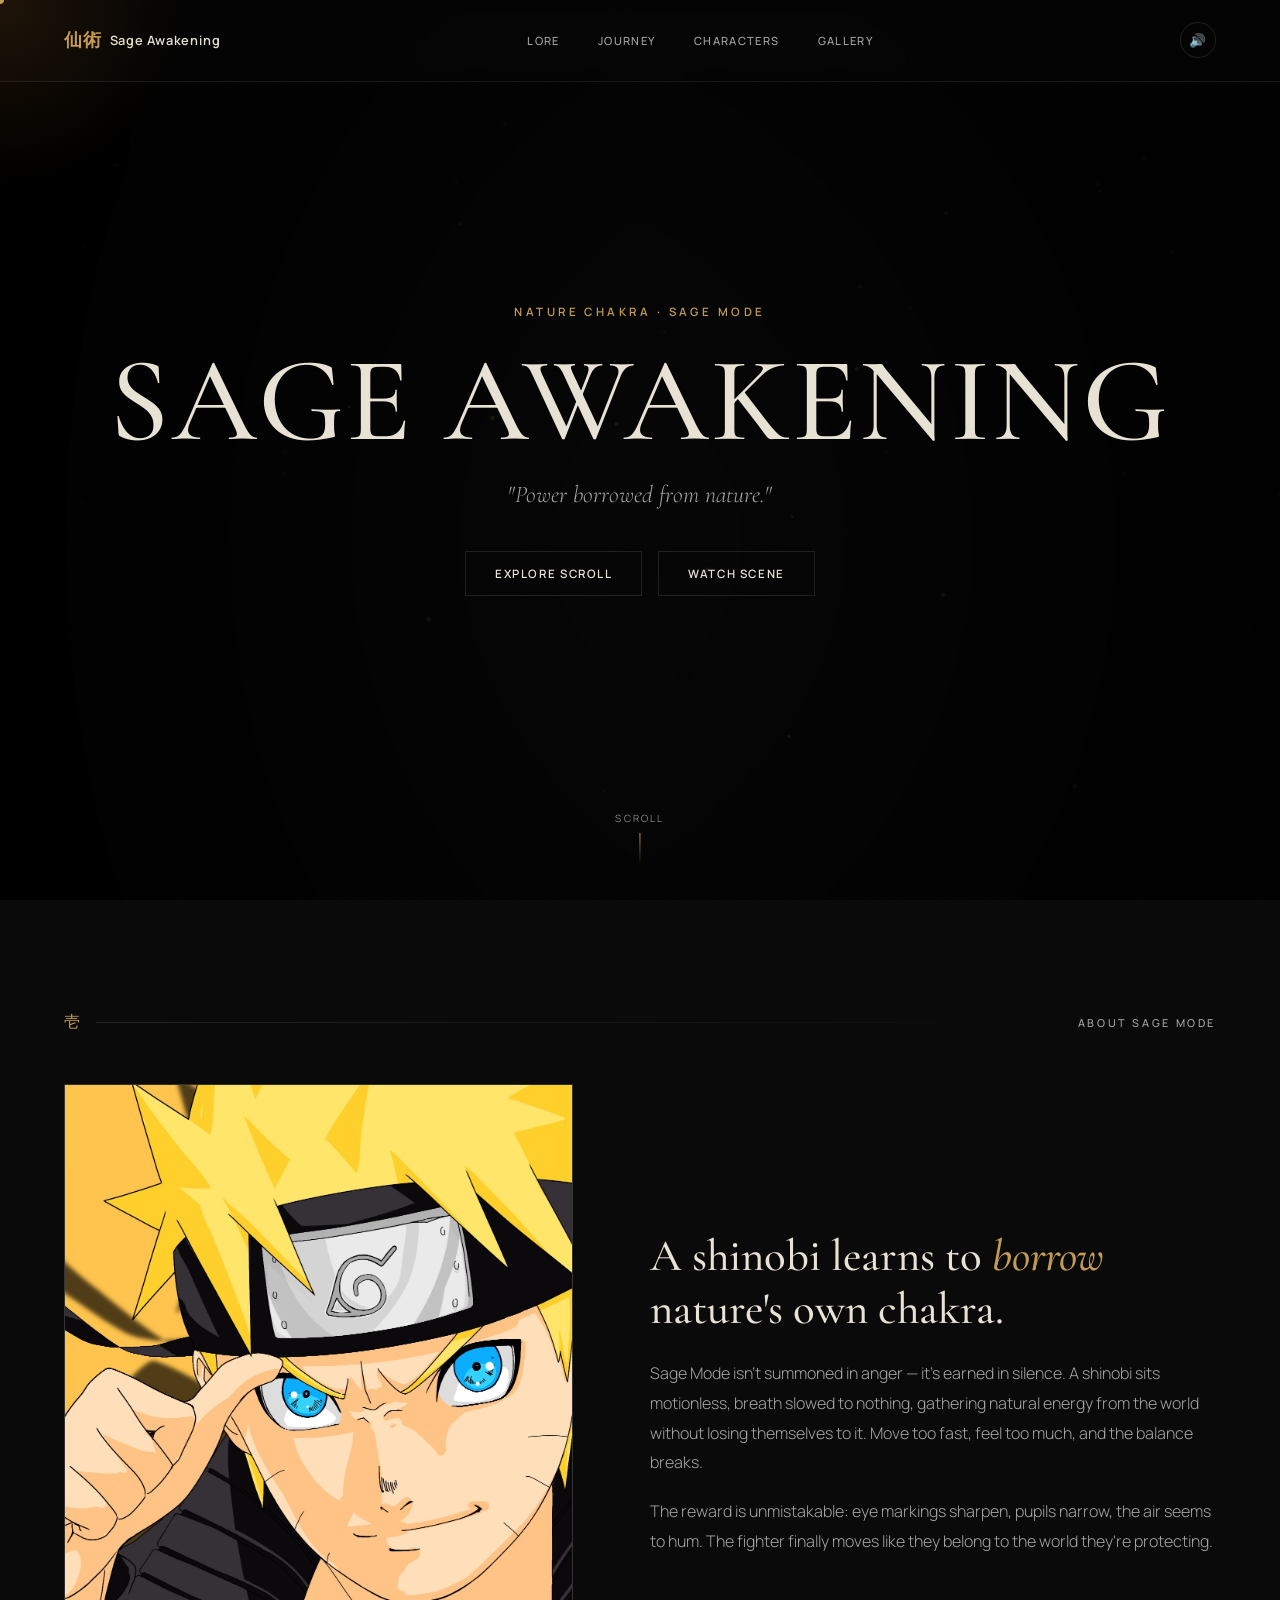
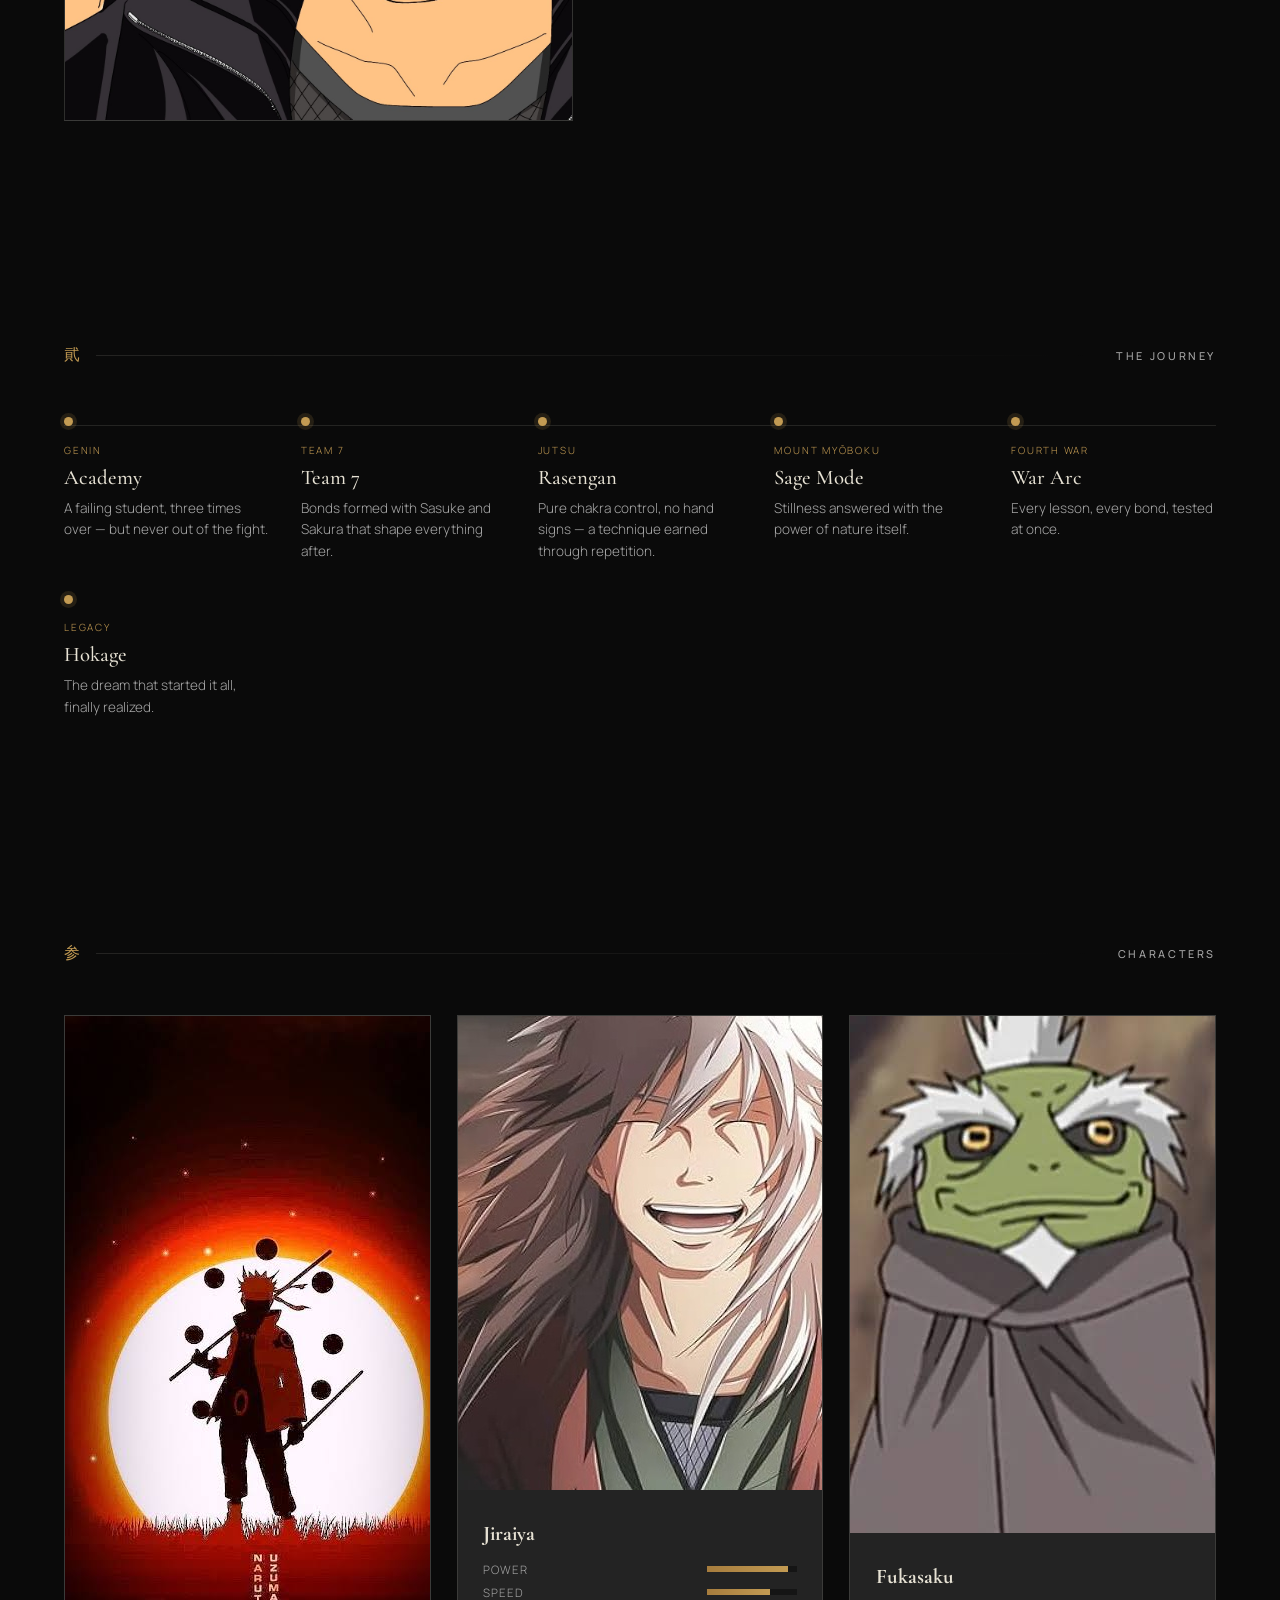
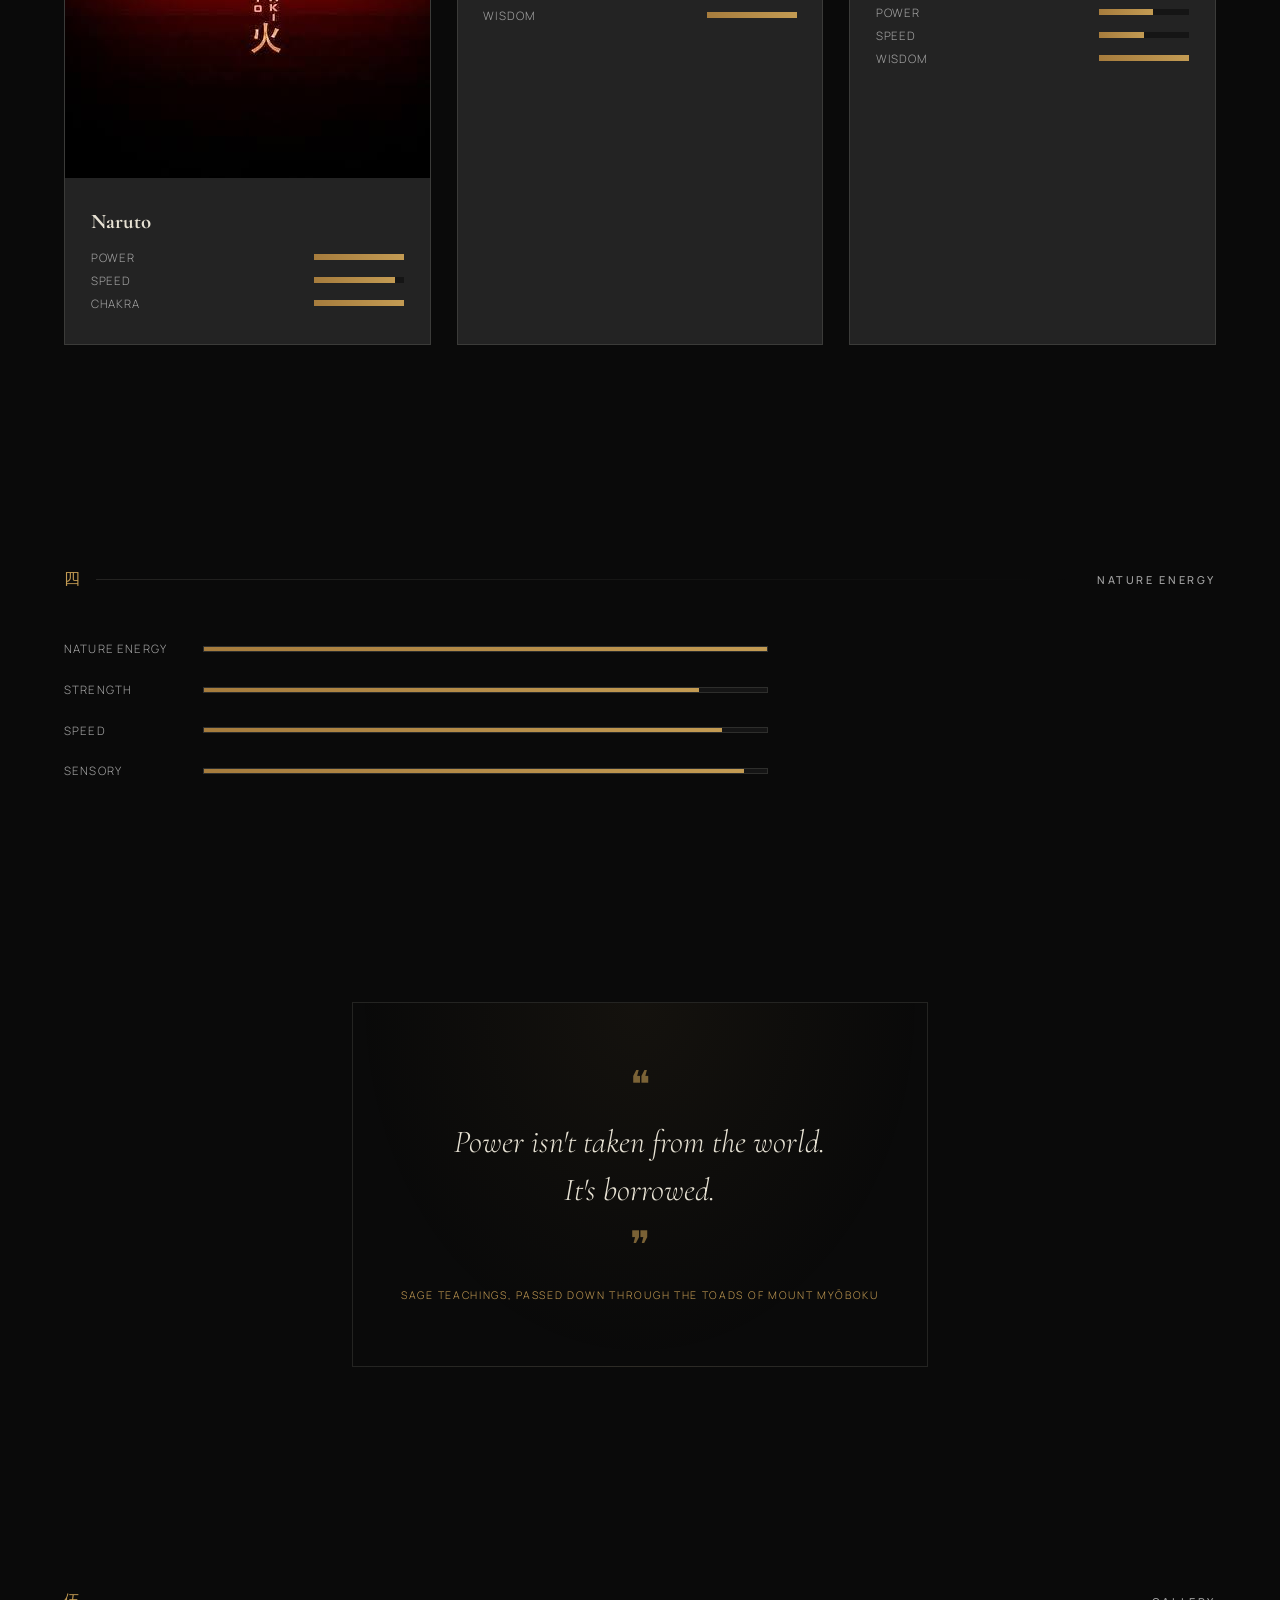
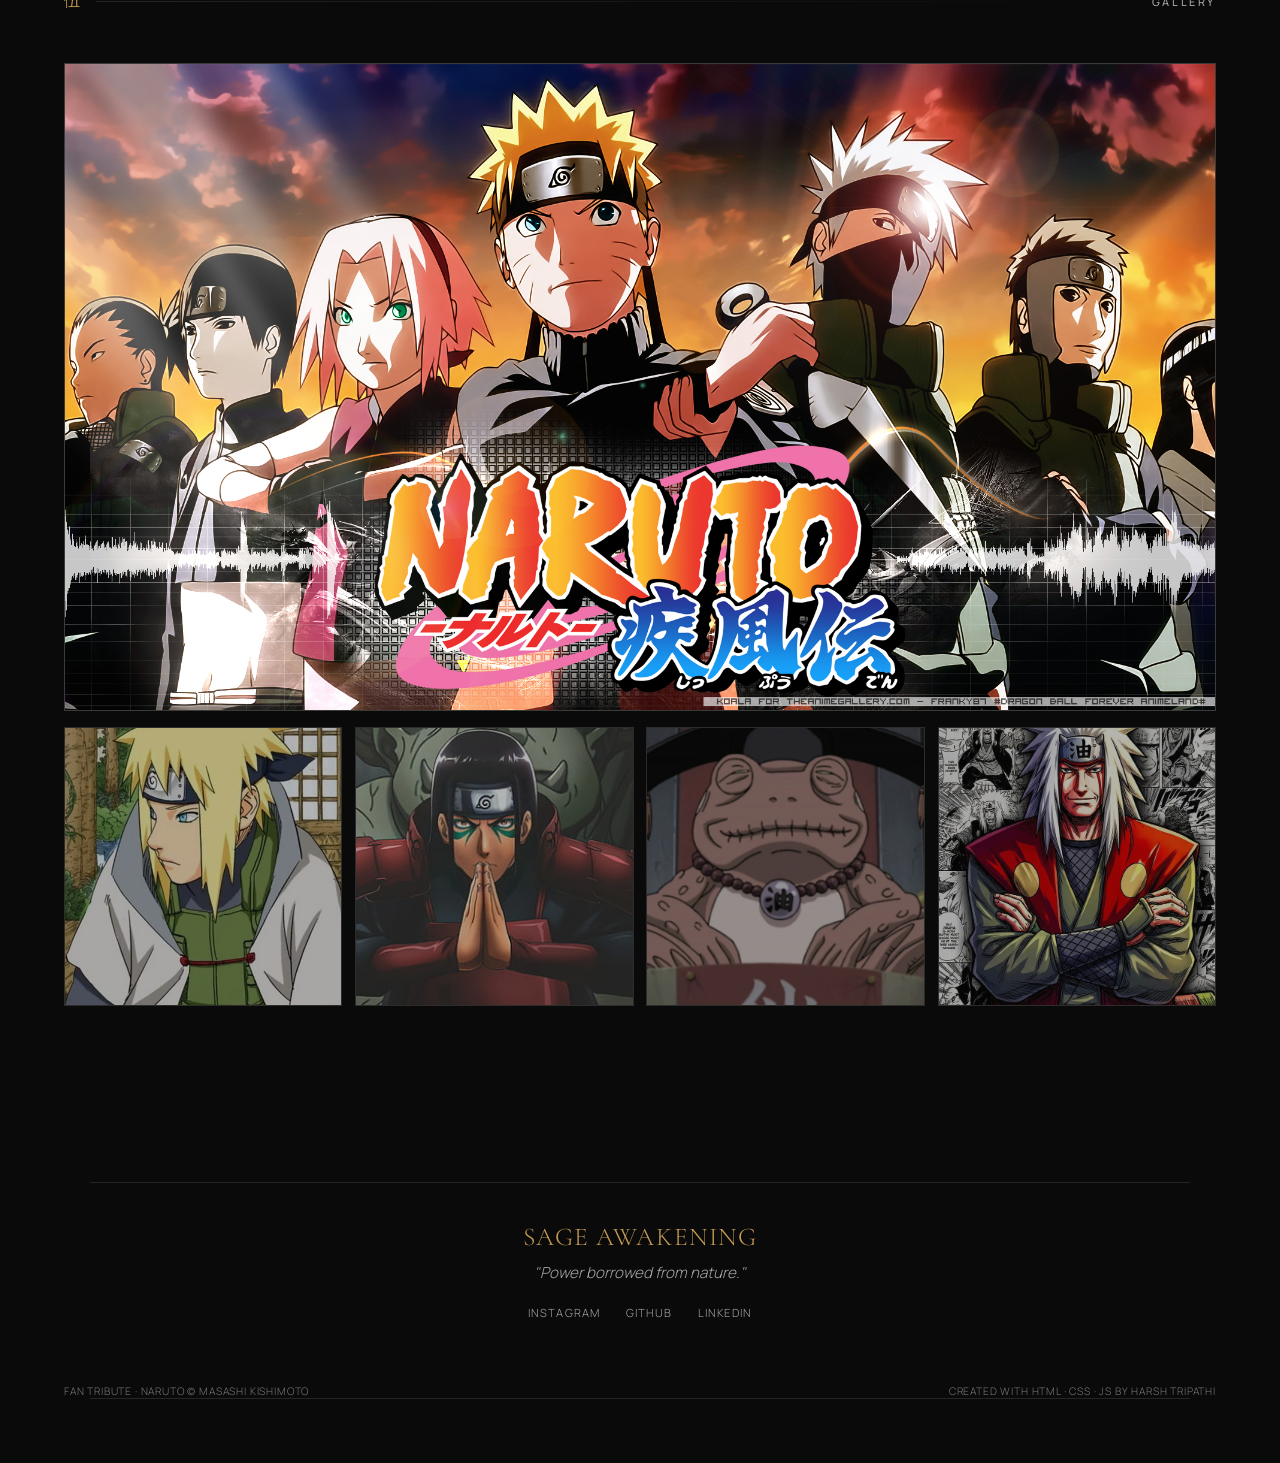
==== commit c6d40bb0: "Update index.html" ====
--- a/index.html
+++ b/index.html
@@ -153,7 +153,7 @@
         </div>
       </div>
       <div class="char-card tilt" data-reveal>
-        <img src="fukasaku_.webp" alt="Fukasaku" onerror="this.style.display='none'">
+        <img src="fukasaku_.jpg" alt="Fukasaku" onerror="this.style.display='none'">
         <div class="char-body">
           <h3>Fukasaku</h3>
           <div class="char-stat"><span>Power</span><div class="stars"><span style="--fill:60%"></span></div></div>
